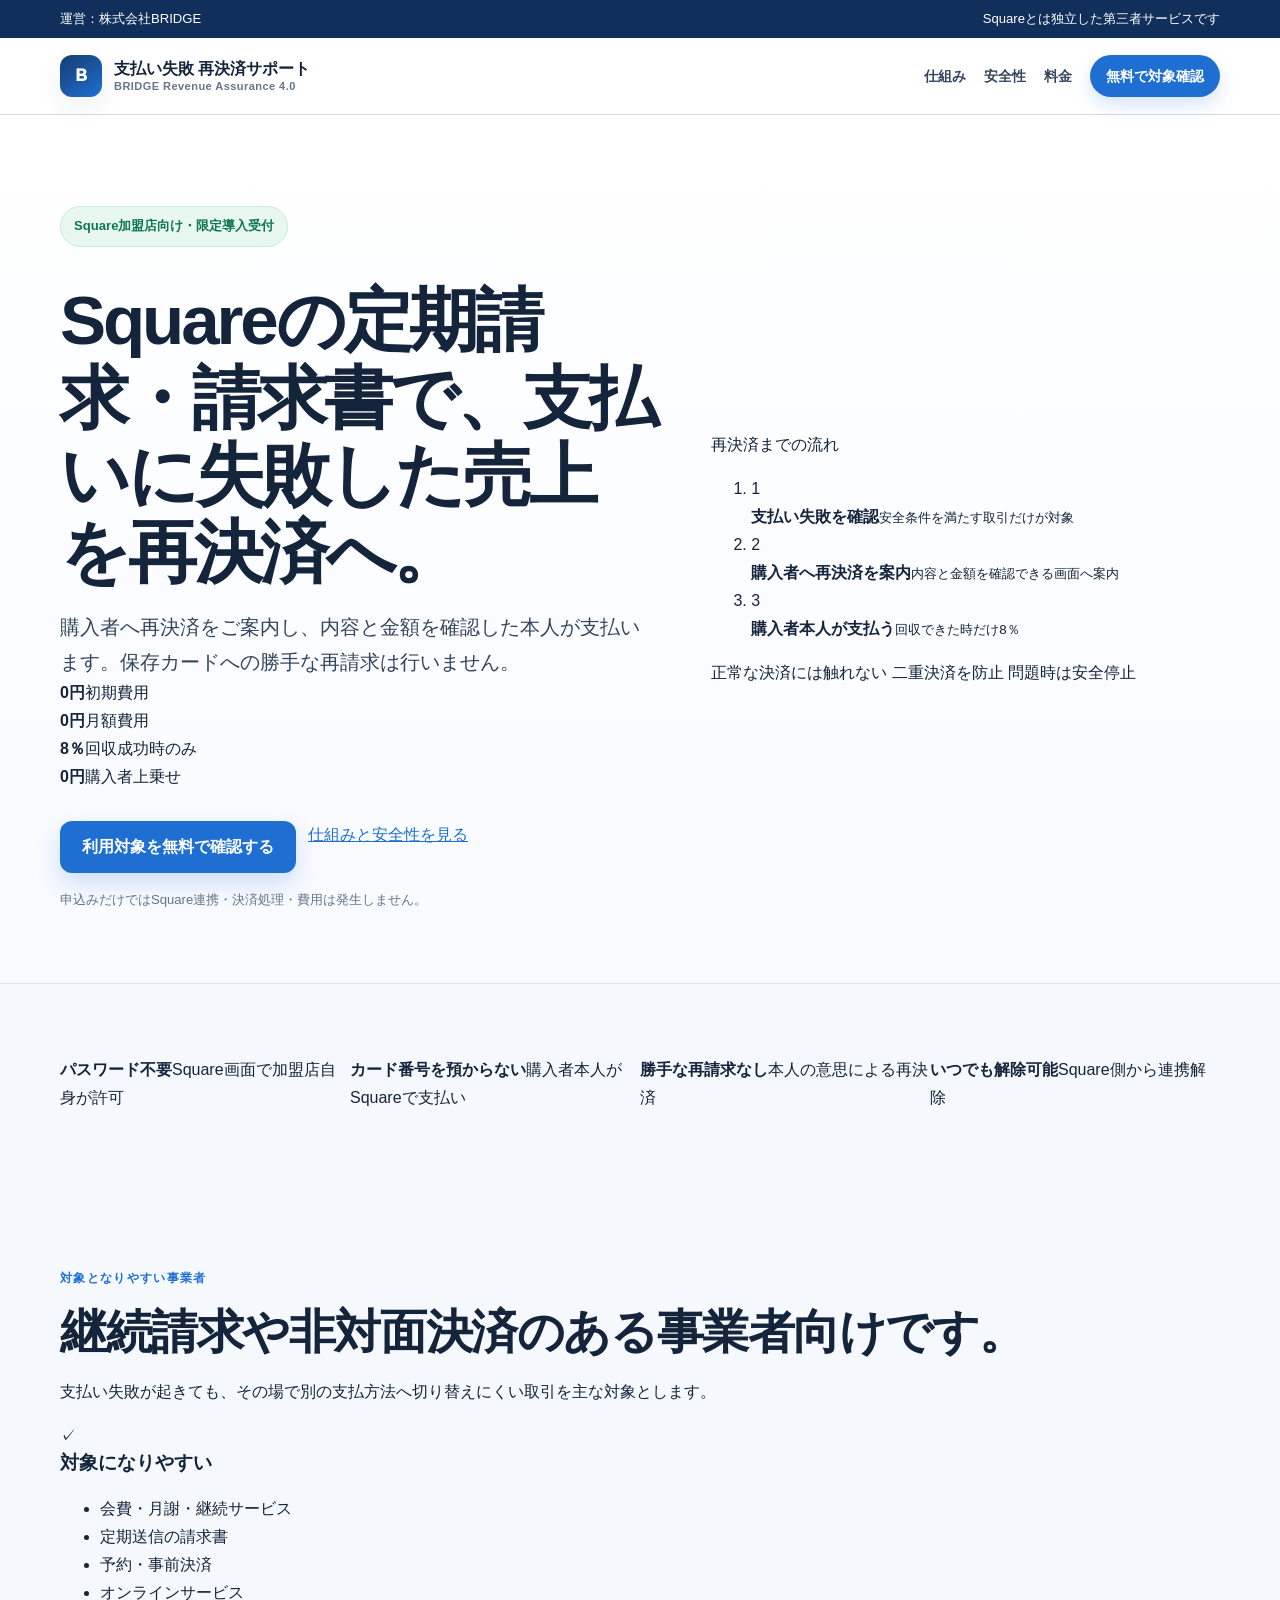
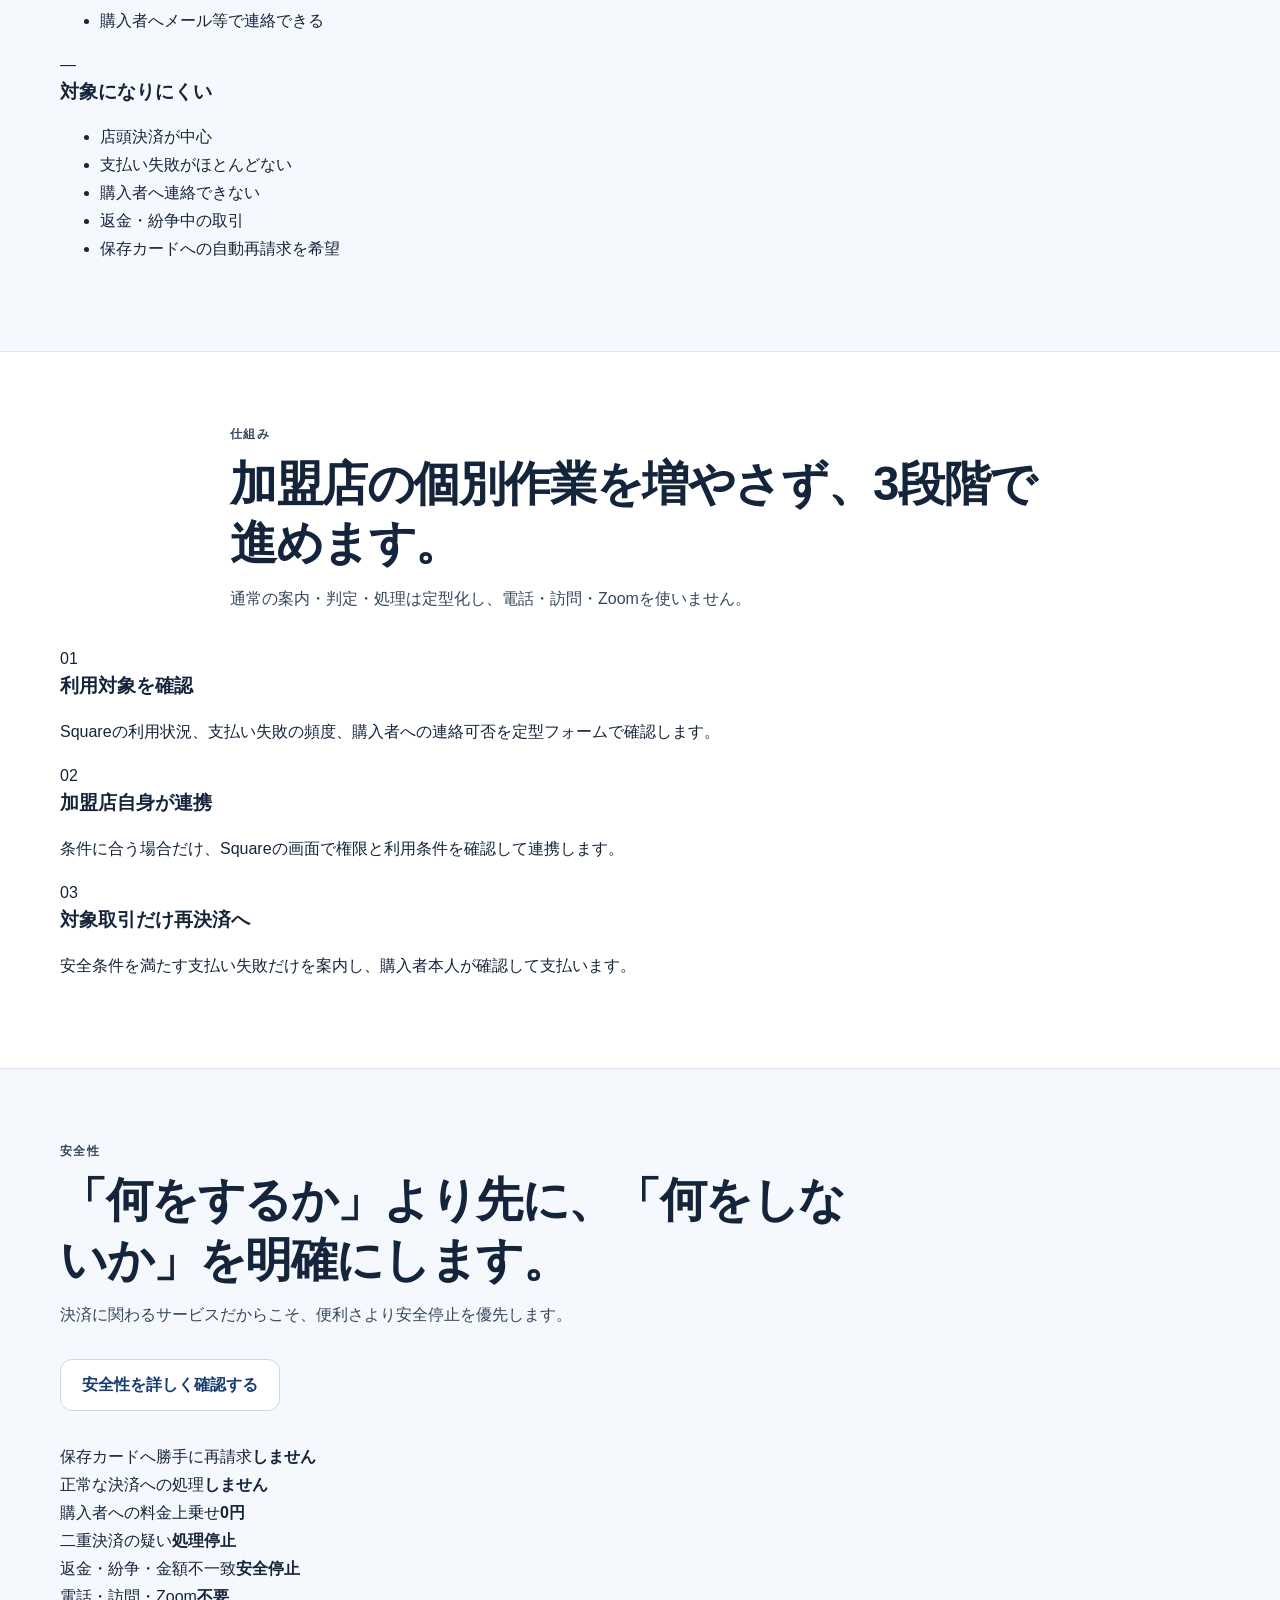
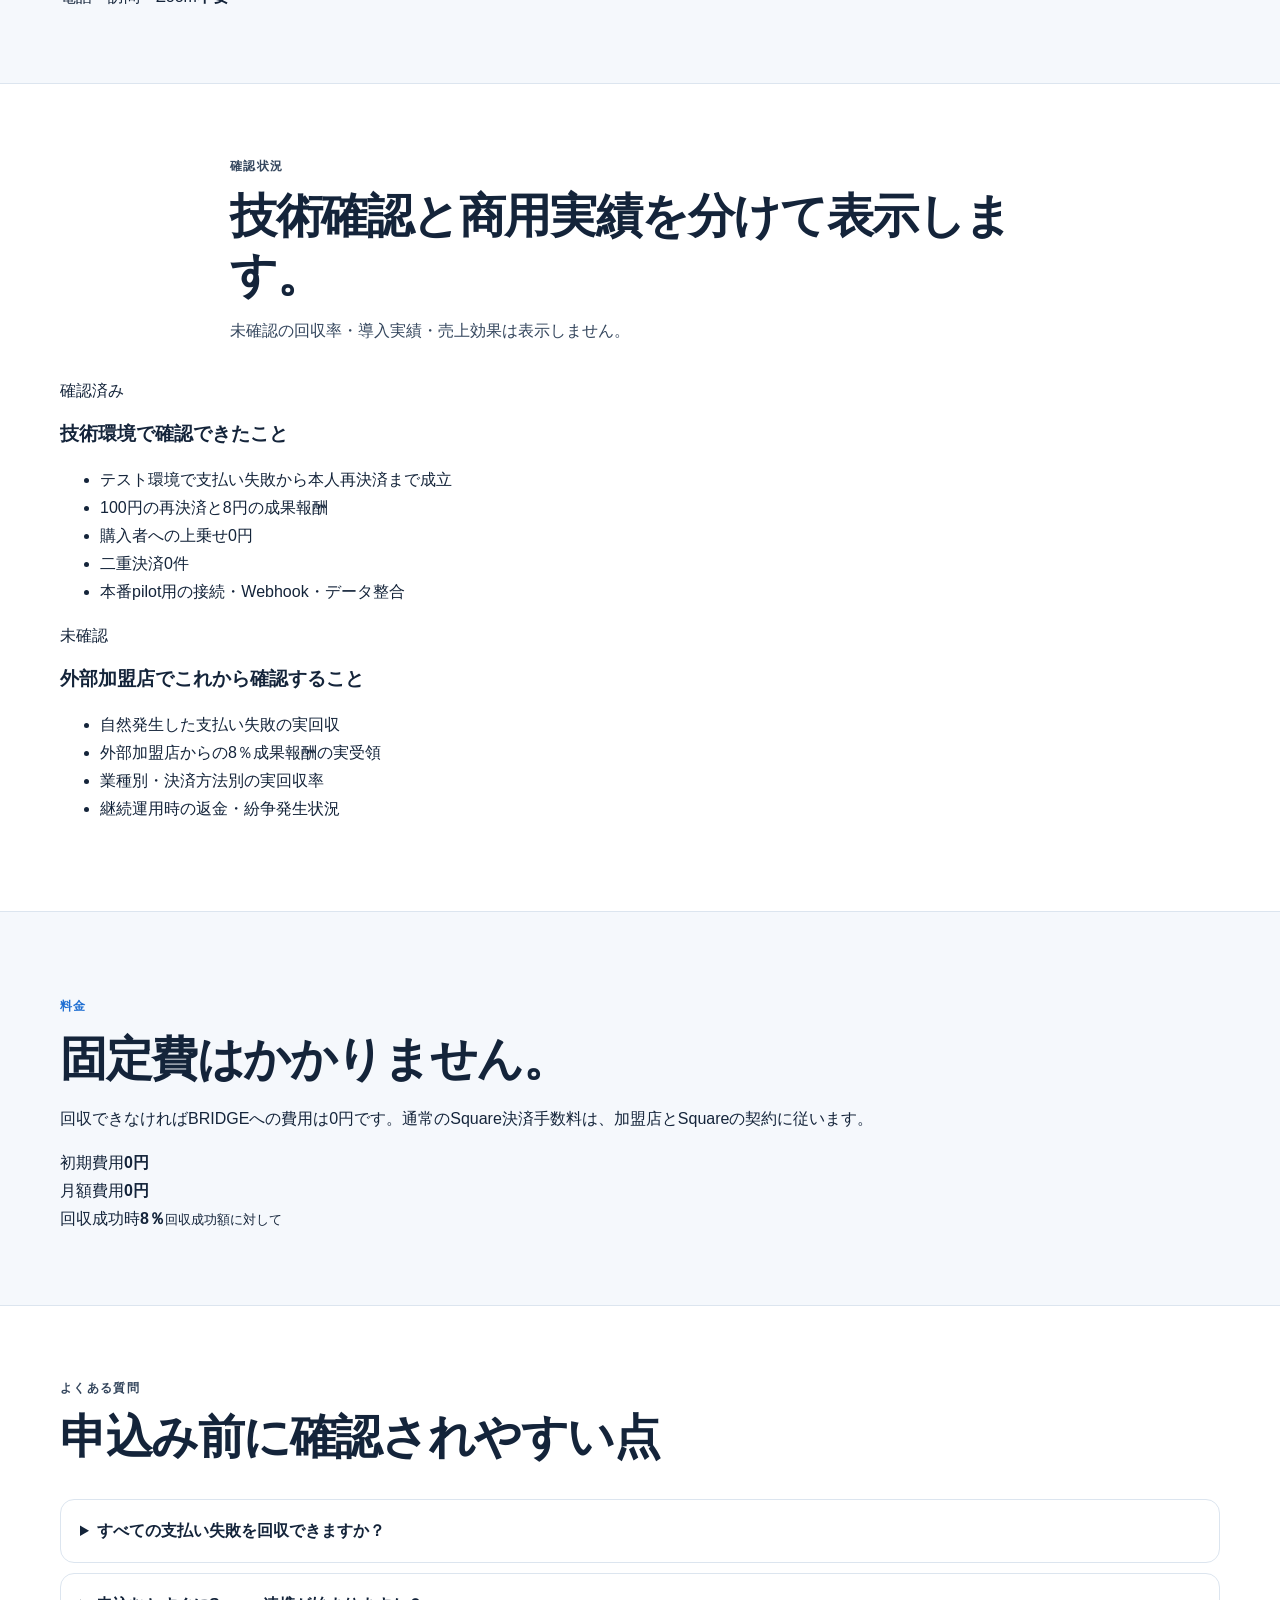
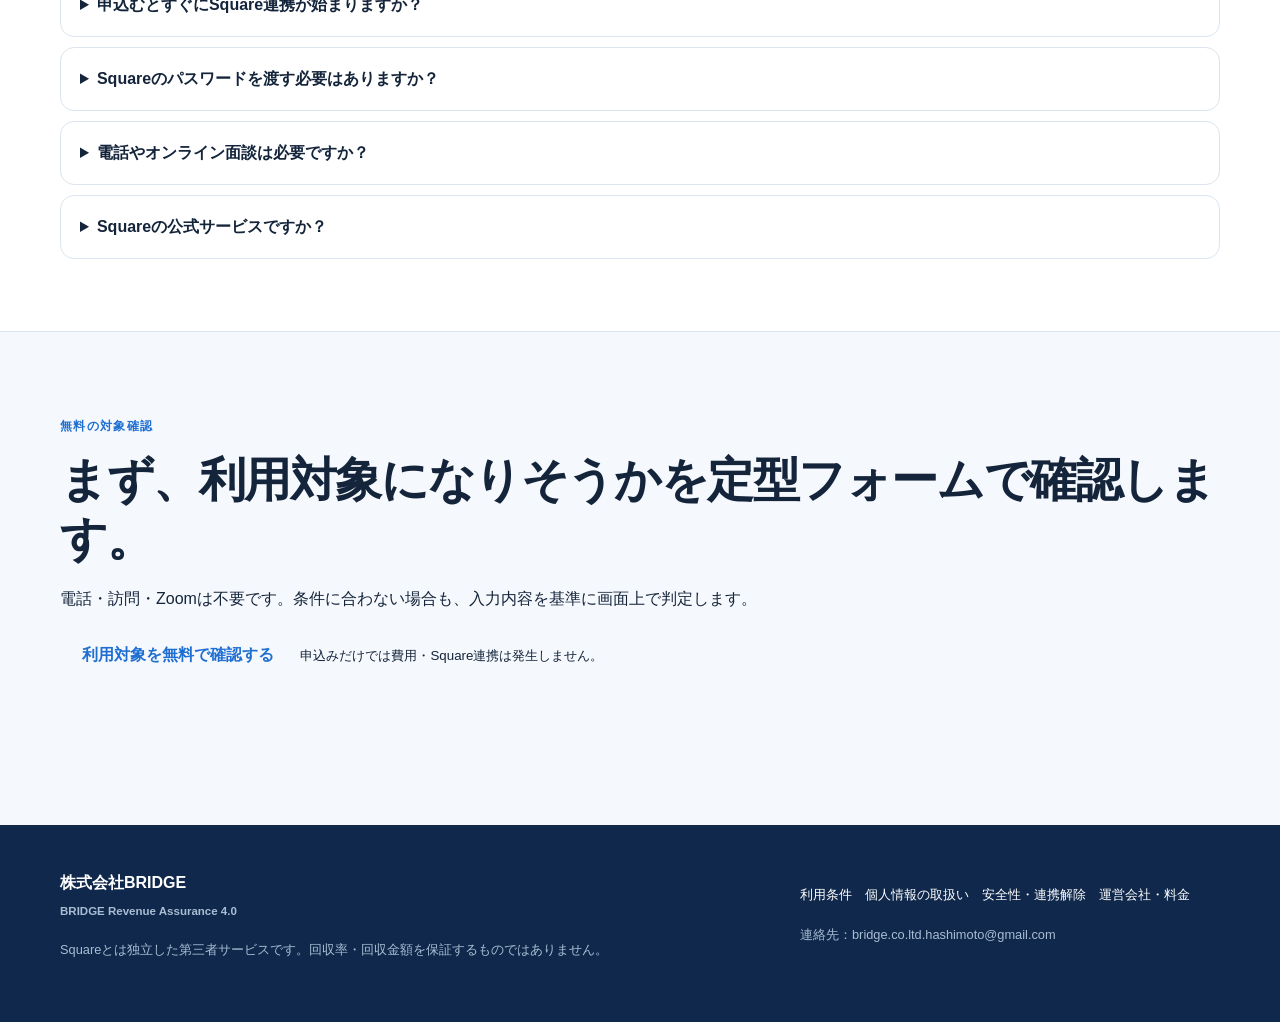
==== index.html @ 00354799 "Redesign revenue-focused landing page" ====
<!doctype html>
<html lang="ja">
<head>
<meta charset="utf-8">
<meta name="viewport" content="width=device-width,initial-scale=1">
<meta name="description" content="Squareの定期請求・請求書などで支払いに失敗した売上を、購入者本人の再決済につなげるサービス。初期費用・月額0円、回収できた時だけ8％。">
<meta name="theme-color" content="#173c70">
<meta property="og:title" content="Squareの支払い失敗を再決済へ｜株式会社BRIDGE">
<meta property="og:description" content="勝手な再請求なし。初期費用・月額0円。回収できた時だけ8％。">
<meta property="og:type" content="website">
<title>Squareの支払い失敗を再決済へ｜株式会社BRIDGE</title>
<link rel="stylesheet" href="style.css">
</head>
<body>
<a class="skip-link" href="#main">本文へ移動</a>

<div class="top-note">
  <div class="wrap top-note-inner">
    <span>運営：株式会社BRIDGE</span>
    <span>Squareとは独立した第三者サービスです</span>
  </div>
</div>

<header class="site-header">
  <div class="wrap nav">
    <a class="brand" href="index.html" aria-label="BRIDGE Revenue Assurance 4.0 トップ">
      <span class="brand-mark" aria-hidden="true">B</span>
      <span class="brand-copy">
        <strong>支払い失敗 再決済サポート</strong>
        <small>BRIDGE Revenue Assurance 4.0</small>
      </span>
    </a>
    <nav class="navlinks" aria-label="メインナビゲーション">
      <a href="#how">仕組み</a>
      <a href="#safety">安全性</a>
      <a href="#price">料金</a>
      <a class="pill" href="apply.html">無料で対象確認</a>
    </nav>
  </div>
</header>

<main id="main">
  <section class="hero">
    <div class="wrap hero-grid">
      <div class="hero-copy">
        <p class="kicker">Square加盟店向け・限定導入受付</p>
        <h1>Squareの定期請求・請求書で、<span>支払いに失敗した売上を再決済へ。</span></h1>
        <p class="lead">購入者へ再決済をご案内し、内容と金額を確認した本人が支払います。保存カードへの勝手な再請求は行いません。</p>

        <div class="price-summary" aria-label="料金概要">
          <div><strong>0円</strong><span>初期費用</span></div>
          <div><strong>0円</strong><span>月額費用</span></div>
          <div class="price-summary-main"><strong>8％</strong><span>回収成功時のみ</span></div>
          <div><strong>0円</strong><span>購入者上乗せ</span></div>
        </div>

        <div class="actions hero-actions">
          <a class="btn btn-primary" href="apply.html">利用対象を無料で確認する</a>
          <a class="text-link" href="#how">仕組みと安全性を見る</a>
        </div>
        <p class="hero-disclaimer">申込みだけではSquare連携・決済処理・費用は発生しません。</p>
      </div>

      <div class="recovery-visual" aria-label="再決済までの3段階">
        <div class="visual-label">再決済までの流れ</div>
        <ol class="recovery-steps">
          <li>
            <span class="step-number">1</span>
            <div><strong>支払い失敗を確認</strong><small>安全条件を満たす取引だけが対象</small></div>
          </li>
          <li>
            <span class="step-number">2</span>
            <div><strong>購入者へ再決済を案内</strong><small>内容と金額を確認できる画面へ案内</small></div>
          </li>
          <li>
            <span class="step-number">3</span>
            <div><strong>購入者本人が支払う</strong><small>回収できた時だけ8％</small></div>
          </li>
        </ol>
        <div class="visual-assurance">
          <span>正常な決済には触れない</span>
          <span>二重決済を防止</span>
          <span>問題時は安全停止</span>
        </div>
      </div>
    </div>
  </section>

  <section class="trust-band" aria-label="サービスの基本方針">
    <div class="wrap trust-grid">
      <div><strong>パスワード不要</strong><span>Square画面で加盟店自身が許可</span></div>
      <div><strong>カード番号を預からない</strong><span>購入者本人がSquareで支払い</span></div>
      <div><strong>勝手な再請求なし</strong><span>本人の意思による再決済</span></div>
      <div><strong>いつでも解除可能</strong><span>Square側から連携解除</span></div>
    </div>
  </section>

  <section id="fit" class="section">
    <div class="wrap split-head">
      <div>
        <p class="eyebrow">対象となりやすい事業者</p>
        <h2>継続請求や非対面決済のある事業者向けです。</h2>
      </div>
      <p>支払い失敗が起きても、その場で別の支払方法へ切り替えにくい取引を主な対象とします。</p>
    </div>
    <div class="wrap audience-grid">
      <article class="audience-card">
        <span class="audience-icon">✓</span>
        <h3>対象になりやすい</h3>
        <ul class="plain-list check-list">
          <li>会費・月謝・継続サービス</li>
          <li>定期送信の請求書</li>
          <li>予約・事前決済</li>
          <li>オンラインサービス</li>
          <li>購入者へメール等で連絡できる</li>
        </ul>
      </article>
      <article class="audience-card audience-card-muted">
        <span class="audience-icon">—</span>
        <h3>対象になりにくい</h3>
        <ul class="plain-list dash-list">
          <li>店頭決済が中心</li>
          <li>支払い失敗がほとんどない</li>
          <li>購入者へ連絡できない</li>
          <li>返金・紛争中の取引</li>
          <li>保存カードへの自動再請求を希望</li>
        </ul>
      </article>
    </div>
  </section>

  <section id="how" class="section section-soft">
    <div class="wrap section-head centered">
      <p class="eyebrow">仕組み</p>
      <h2>加盟店の個別作業を増やさず、3段階で進めます。</h2>
      <p>通常の案内・判定・処理は定型化し、電話・訪問・Zoomを使いません。</p>
    </div>
    <div class="wrap process-grid">
      <article class="process-card">
        <span>01</span>
        <h3>利用対象を確認</h3>
        <p>Squareの利用状況、支払い失敗の頻度、購入者への連絡可否を定型フォームで確認します。</p>
      </article>
      <article class="process-card">
        <span>02</span>
        <h3>加盟店自身が連携</h3>
        <p>条件に合う場合だけ、Squareの画面で権限と利用条件を確認して連携します。</p>
      </article>
      <article class="process-card">
        <span>03</span>
        <h3>対象取引だけ再決済へ</h3>
        <p>安全条件を満たす支払い失敗だけを案内し、購入者本人が確認して支払います。</p>
      </article>
    </div>
  </section>

  <section id="safety" class="section">
    <div class="wrap safety-layout">
      <div class="section-head">
        <p class="eyebrow">安全性</p>
        <h2>「何をするか」より先に、「何をしないか」を明確にします。</h2>
        <p>決済に関わるサービスだからこそ、便利さより安全停止を優先します。</p>
        <div class="actions">
          <a class="btn btn-secondary" href="security.html">安全性を詳しく確認する</a>
        </div>
      </div>
      <div class="safety-table" role="list">
        <div role="listitem"><span>保存カードへ勝手に再請求</span><strong>しません</strong></div>
        <div role="listitem"><span>正常な決済への処理</span><strong>しません</strong></div>
        <div role="listitem"><span>購入者への料金上乗せ</span><strong>0円</strong></div>
        <div role="listitem"><span>二重決済の疑い</span><strong>処理停止</strong></div>
        <div role="listitem"><span>返金・紛争・金額不一致</span><strong>安全停止</strong></div>
        <div role="listitem"><span>電話・訪問・Zoom</span><strong>不要</strong></div>
      </div>
    </div>
  </section>

  <section id="proof" class="section section-soft">
    <div class="wrap section-head centered">
      <p class="eyebrow">確認状況</p>
      <h2>技術確認と商用実績を分けて表示します。</h2>
      <p>未確認の回収率・導入実績・売上効果は表示しません。</p>
    </div>
    <div class="wrap proof-grid">
      <article class="proof-card proof-card-ok">
        <p class="proof-label">確認済み</p>
        <h3>技術環境で確認できたこと</h3>
        <ul class="plain-list check-list">
          <li>テスト環境で支払い失敗から本人再決済まで成立</li>
          <li>100円の再決済と8円の成果報酬</li>
          <li>購入者への上乗せ0円</li>
          <li>二重決済0件</li>
          <li>本番pilot用の接続・Webhook・データ整合</li>
        </ul>
      </article>
      <article class="proof-card">
        <p class="proof-label proof-label-pending">未確認</p>
        <h3>外部加盟店でこれから確認すること</h3>
        <ul class="plain-list dash-list">
          <li>自然発生した支払い失敗の実回収</li>
          <li>外部加盟店からの8％成果報酬の実受領</li>
          <li>業種別・決済方法別の実回収率</li>
          <li>継続運用時の返金・紛争発生状況</li>
        </ul>
      </article>
    </div>
  </section>

  <section id="price" class="section">
    <div class="wrap pricing-panel">
      <div>
        <p class="eyebrow">料金</p>
        <h2>固定費はかかりません。</h2>
        <p>回収できなければBRIDGEへの費用は0円です。通常のSquare決済手数料は、加盟店とSquareの契約に従います。</p>
      </div>
      <div class="pricing-main">
        <div><span>初期費用</span><strong>0円</strong></div>
        <div><span>月額費用</span><strong>0円</strong></div>
        <div class="pricing-success"><span>回収成功時</span><strong>8％</strong><small>回収成功額に対して</small></div>
      </div>
    </div>
  </section>

  <section id="faq" class="section section-soft">
    <div class="wrap faq-layout">
      <div class="section-head">
        <p class="eyebrow">よくある質問</p>
        <h2>申込み前に確認されやすい点</h2>
      </div>
      <div class="faq-list">
        <details><summary>すべての支払い失敗を回収できますか？</summary><p>できません。購入者へ連絡できること、正常決済・返金・紛争等と重複しないことなど、安全条件を満たす取引だけが対象です。</p></details>
        <details><summary>申込むとすぐにSquare連携が始まりますか？</summary><p>始まりません。最初は利用対象の確認だけです。条件に合う場合に限り、Square連携の手順をご案内します。</p></details>
        <details><summary>Squareのパスワードを渡す必要はありますか？</summary><p>ありません。加盟店自身がSquareの画面で権限を確認し、連携を許可します。</p></details>
        <details><summary>電話やオンライン面談は必要ですか？</summary><p>不要です。申込み、確認、同意、連携はオンラインで進めます。通常の個別相談や電話受付は行っていません。</p></details>
        <details><summary>Squareの公式サービスですか？</summary><p>いいえ。株式会社BRIDGEがSquareの仕組みを利用して提供する、Squareとは独立した第三者サービスです。</p></details>
      </div>
    </div>
  </section>

  <section class="section final-section">
    <div class="wrap final-cta">
      <div>
        <p class="eyebrow eyebrow-light">無料の対象確認</p>
        <h2>まず、利用対象になりそうかを定型フォームで確認します。</h2>
        <p>電話・訪問・Zoomは不要です。条件に合わない場合も、入力内容を基準に画面上で判定します。</p>
      </div>
      <div class="final-actions">
        <a class="btn btn-light" href="apply.html">利用対象を無料で確認する</a>
        <small>申込みだけでは費用・Square連携は発生しません。</small>
      </div>
    </div>
  </section>
</main>

<footer class="site-footer">
  <div class="wrap footer-grid">
    <div>
      <div class="footer-title">株式会社BRIDGE<small>BRIDGE Revenue Assurance 4.0</small></div>
      <p class="footer-note">Squareとは独立した第三者サービスです。回収率・回収金額を保証するものではありません。</p>
    </div>
    <div>
      <div class="footerlinks">
        <a href="terms.html">利用条件</a>
        <a href="privacy.html">個人情報の取扱い</a>
        <a href="security.html">安全性・連携解除</a>
        <a href="legal.html">運営会社・料金</a>
      </div>
      <p class="footer-note">連絡先：bridge.co.ltd.hashimoto@gmail.com</p>
    </div>
  </div>
</footer>
</body>
</html>
---- style.css ----
:root{
  --ink:#14243a;
  --ink-2:#34465d;
  --muted:#66758a;
  --navy:#173c70;
  --navy-dark:#102f5a;
  --blue:#1f6fd2;
  --blue-soft:#eaf3ff;
  --green:#15966a;
  --green-soft:#e8f8f1;
  --amber:#b66c00;
  --amber-soft:#fff6e5;
  --red:#b34a45;
  --red-soft:#fff0ef;
  --bg:#f5f8fc;
  --panel:#ffffff;
  --line:#dce5ef;
  --line-strong:#c9d7e6;
  --shadow:0 18px 50px rgba(24,57,93,.10);
  --shadow-sm:0 8px 24px rgba(24,57,93,.08);
  --radius:22px;
  --radius-sm:14px;
  --max:1160px;
}
*{box-sizing:border-box}
html{scroll-behavior:smooth}
body{margin:0;background:var(--bg);color:var(--ink);font-family:-apple-system,BlinkMacSystemFont,"Segoe UI","Hiragino Kaku Gothic ProN","Yu Gothic",Meiryo,sans-serif;line-height:1.75;-webkit-font-smoothing:antialiased}
a{color:var(--blue)}
img,svg{max-width:100%}
button,input,select,textarea{font:inherit}
.wrap{width:min(var(--max),calc(100% - 40px));margin-inline:auto}
.skip-link{position:absolute;left:-9999px;top:8px;background:#fff;padding:10px 14px;border-radius:8px;z-index:100}
.skip-link:focus{left:12px}
.top-note{background:var(--navy-dark);color:#fff;font-size:.82rem}
.top-note .wrap{min-height:38px;display:flex;align-items:center;justify-content:space-between;gap:16px}
.top-note a{color:#fff}
.site-header{position:sticky;top:0;z-index:40;background:rgba(255,255,255,.94);backdrop-filter:blur(14px);border-bottom:1px solid rgba(201,215,230,.9)}
.nav{min-height:76px;display:flex;align-items:center;justify-content:space-between;gap:24px}
.brand{display:flex;align-items:center;gap:12px;text-decoration:none;color:var(--ink);font-weight:900;line-height:1.2}
.brand-mark{width:42px;height:42px;border-radius:12px;background:linear-gradient(145deg,var(--navy),var(--blue));display:grid;place-items:center;color:#fff;font-weight:950;letter-spacing:-.04em;box-shadow:var(--shadow-sm)}
.brand-copy strong{display:block;font-size:1rem}
.brand-copy small{display:block;color:var(--muted);font-size:.69rem;letter-spacing:.04em;margin-top:2px}
.navlinks{display:flex;align-items:center;gap:18px}
.navlinks a{text-decoration:none;color:var(--ink-2);font-weight:800;font-size:.88rem}
.navlinks a:hover{color:var(--blue)}
.pill{display:inline-flex!important;align-items:center;justify-content:center;min-height:42px;padding:0 16px;border-radius:999px;background:var(--blue)!important;color:#fff!important;box-shadow:0 8px 18px rgba(31,111,210,.18)}
.hero{padding:78px 0 58px;background:linear-gradient(180deg,#fff 0%,#f7faff 100%);border-bottom:1px solid var(--line)}
.hero-grid{display:grid;grid-template-columns:minmax(0,1.08fr) minmax(360px,.92fr);gap:54px;align-items:center}
.kicker{display:inline-flex;align-items:center;gap:9px;padding:8px 13px;border-radius:999px;background:var(--green-soft);color:#0e7653;font-size:.82rem;font-weight:900;border:1px solid #c6eadb}
.kicker .dot{width:8px;height:8px;border-radius:50%;background:var(--green);box-shadow:0 0 0 5px rgba(21,150,106,.12)}
h1{font-size:clamp(2.25rem,5.4vw,4.55rem);line-height:1.12;letter-spacing:-.045em;margin:22px 0 18px;color:var(--ink);max-width:820px}
h1 .accent{color:var(--blue)}
.lead{font-size:clamp(1.02rem,1.8vw,1.24rem);color:var(--ink-2);max-width:780px;margin:0}
.hero-points{display:flex;flex-wrap:wrap;gap:10px;margin:25px 0 0;padding:0;list-style:none}
.hero-points li{padding:8px 12px;border:1px solid var(--line);border-radius:999px;background:#fff;color:var(--ink-2);font-weight:800;font-size:.82rem}
.actions{display:flex;flex-wrap:wrap;gap:12px;margin-top:30px}
.btn{display:inline-flex;align-items:center;justify-content:center;gap:8px;min-height:52px;padding:0 21px;border-radius:12px;text-decoration:none;font-weight:900;border:1px solid transparent;cursor:pointer;transition:.18s ease}
.btn:hover{transform:translateY(-1px)}
.btn-primary{background:var(--blue);color:#fff;box-shadow:0 10px 24px rgba(31,111,210,.20)}
.btn-primary:hover{background:#195fb3}
.btn-secondary{background:#fff;color:var(--navy);border-color:var(--line-strong)}
.btn-soft{background:var(--blue-soft);color:var(--navy);border-color:#cfe2fb}
.hero-disclaimer{margin-top:16px;color:var(--muted);font-size:.82rem}
.product-visual{position:relative;background:#fff;border:1px solid var(--line);border-radius:28px;padding:22px;box-shadow:var(--shadow)}
.product-visual::before{content:"";position:absolute;inset:-18px 22px auto auto;width:110px;height:110px;background:var(--blue-soft);border-radius:50%;z-index:-1}
.visual-head{display:flex;justify-content:space-between;align-items:center;gap:16px;padding-bottom:16px;border-bottom:1px solid var(--line)}
.visual-head strong{display:block}
.visual-head span{color:var(--muted);font-size:.8rem}
.status-chip{display:inline-flex;align-items:center;gap:7px;padding:7px 10px;border-radius:999px;background:var(--green-soft);color:#0d7652;font-size:.75rem;font-weight:900;white-space:nowrap}
.status-chip::before{content:"";width:7px;height:7px;background:var(--green);border-radius:50%}
.flow-card{display:grid;gap:12px;margin-top:18px}
.flow-row{display:grid;grid-template-columns:42px 1fr auto;gap:12px;align-items:center;padding:13px;border-radius:14px;background:#f8fbff;border:1px solid #e2ebf5}
.flow-icon{width:42px;height:42px;border-radius:12px;background:#fff;border:1px solid var(--line);display:grid;place-items:center;font-weight:950;color:var(--blue)}
.flow-row strong{display:block;font-size:.9rem}
.flow-row small{display:block;color:var(--muted);font-size:.76rem;margin-top:2px}
.flow-state{font-size:.74rem;font-weight:900;color:var(--green)}
.visual-foot{display:grid;grid-template-columns:repeat(3,1fr);gap:10px;margin-top:16px}
.visual-metric{background:#fff;border:1px solid var(--line);border-radius:13px;padding:12px;text-align:center}
.visual-metric strong{display:block;color:var(--navy);font-size:1.05rem}
.visual-metric span{display:block;color:var(--muted);font-size:.7rem;margin-top:2px}
.trust-strip{background:#fff;border-bottom:1px solid var(--line)}
.trust-grid{display:grid;grid-template-columns:repeat(4,1fr);gap:0}
.trust-item{padding:22px 18px;text-align:center;border-right:1px solid var(--line)}
.trust-item:last-child{border-right:0}
.trust-item strong{display:block;color:var(--navy);font-size:.95rem}
.trust-item span{display:block;color:var(--muted);font-size:.78rem;margin-top:3px}
section{padding:72px 0}
.section-soft{background:#fff;border-top:1px solid var(--line);border-bottom:1px solid var(--line)}
.section-head{max-width:820px;margin-bottom:32px}
.eyebrow{color:var(--blue);font-size:.76rem;font-weight:950;letter-spacing:.11em;text-transform:uppercase}
h2{font-size:clamp(1.75rem,3.7vw,3rem);line-height:1.26;letter-spacing:-.03em;margin:8px 0 12px;color:var(--ink)}
h3{line-height:1.4;margin-top:0}
.section-head p{margin:0;color:var(--ink-2)}
.grid-2,.grid-3,.grid-4{display:grid;gap:20px}
.grid-2{grid-template-columns:repeat(2,minmax(0,1fr))}
.grid-3{grid-template-columns:repeat(3,minmax(0,1fr))}
.grid-4{grid-template-columns:repeat(4,minmax(0,1fr))}
.card{background:#fff;border:1px solid var(--line);border-radius:var(--radius);padding:26px;box-shadow:var(--shadow-sm)}
.card p{color:var(--muted);margin-bottom:0}
.icon-badge{width:46px;height:46px;border-radius:14px;background:var(--blue-soft);color:var(--blue);display:grid;place-items:center;font-weight:950;margin-bottom:17px;border:1px solid #d6e7fb}
.card-green .icon-badge{background:var(--green-soft);color:var(--green);border-color:#ccecdf}
.card-amber .icon-badge{background:var(--amber-soft);color:var(--amber);border-color:#f2dfb9}
.checks,.crosses{list-style:none;padding:0;margin:18px 0 0;display:grid;gap:11px}
.checks li,.crosses li{position:relative;padding-left:29px;color:var(--ink-2)}
.checks li::before,.crosses li::before{position:absolute;left:0;top:.02em;font-weight:950}
.checks li::before{content:"✓";color:var(--green)}
.crosses li::before{content:"—";color:var(--red)}
.steps{counter-reset:step;display:grid;gap:14px}
.step{counter-increment:step;display:grid;grid-template-columns:52px 1fr;gap:16px;align-items:start;padding:20px;border:1px solid var(--line);border-radius:16px;background:#fff}
.step::before{content:counter(step);width:46px;height:46px;border-radius:13px;background:var(--navy);color:#fff;display:grid;place-items:center;font-weight:950}
.step h3{margin:1px 0 4px;font-size:1.05rem}
.step p{margin:0;color:var(--muted)}
.proof-panel{background:linear-gradient(135deg,#f1f7ff,#f9fcff);border:1px solid #cfe0f3;border-radius:var(--radius);padding:28px}
.proof-list{display:grid;gap:12px;margin-top:20px}
.proof-row{display:flex;justify-content:space-between;gap:18px;padding:13px 0;border-bottom:1px solid #d9e6f4}
.proof-row:last-child{border-bottom:0}
.proof-row span{color:var(--muted)}
.proof-row strong{color:var(--navy);text-align:right}
.notice{padding:18px 20px;border-radius:14px;border:1px solid #efd9a9;background:var(--amber-soft);color:#7b500a}
.notice.good{border-color:#c7e8dc;background:var(--green-soft);color:#0b6d4b}
.notice.info{border-color:#cfe2fb;background:var(--blue-soft);color:#1b4d84}
.notice.red{border-color:#efcecb;background:var(--red-soft);color:#8f3f3a}
.pricing-card{display:grid;grid-template-columns:1fr auto;gap:24px;align-items:center;background:#fff;border:1px solid var(--line);border-radius:var(--radius);padding:30px;box-shadow:var(--shadow-sm)}
.price-number{font-size:clamp(3.1rem,6vw,5rem);font-weight:950;color:var(--blue);line-height:1;letter-spacing:-.05em;white-space:nowrap}
.price-number small{font-size:.9rem;color:var(--muted);letter-spacing:0}
details{background:#fff;border:1px solid var(--line);border-radius:14px;padding:0 19px}
details+details{margin-top:10px}
summary{cursor:pointer;padding:17px 0;font-weight:850;color:var(--ink)}
details p{margin:0;padding:0 0 18px;color:var(--muted)}
.cta{background:linear-gradient(135deg,var(--navy-dark),var(--blue));color:#fff;border-radius:28px;padding:46px 34px;box-shadow:var(--shadow);text-align:center}
.cta h2{color:#fff;margin-top:0}
.cta p{color:#dce8f8;max-width:720px;margin:0 auto 24px}
.cta .btn-primary{background:#fff;color:var(--navy);box-shadow:none}
.site-footer{background:#0f284b;color:#d8e4f1;padding:44px 0 48px;margin-top:72px}
.site-footer a{color:#fff}
.footer-grid{display:grid;grid-template-columns:1.25fr .75fr;gap:40px}
.footer-title{font-weight:900;color:#fff}
.footer-title small{display:block;color:#a9bdd3;font-size:.72rem;margin-top:4px}
.footerlinks{display:flex;flex-wrap:wrap;gap:13px;margin-top:14px}
.footerlinks a{text-decoration:none;font-size:.84rem}
.footer-note{color:#a9bdd3;font-size:.8rem;margin-top:18px}
.page{padding:62px 0 20px}
.page-shell{max-width:900px}
.page-hero{margin-bottom:28px}
.page h1{font-size:clamp(2rem,5vw,3.6rem);margin-top:12px}
.prose{background:#fff;border:1px solid var(--line);border-radius:var(--radius);padding:34px;box-shadow:var(--shadow-sm)}
.prose h2{font-size:1.35rem;margin-top:34px}
.prose p,.prose li{color:var(--ink-2)}
.prose table{width:100%;border-collapse:collapse}
.prose th,.prose td{padding:14px 12px;border-bottom:1px solid var(--line);text-align:left;vertical-align:top}
.prose th{width:30%;color:var(--muted);font-weight:800;background:#f8fbff}
.form-shell{display:grid;grid-template-columns:minmax(0,1.2fr) minmax(300px,.8fr);gap:24px;align-items:start}
.form-card{background:#fff;border:1px solid var(--line);border-radius:var(--radius);padding:28px;box-shadow:var(--shadow-sm)}
.form{display:grid;grid-template-columns:repeat(2,minmax(0,1fr));gap:18px}
.form .full{grid-column:1/-1}
label{font-weight:800;color:var(--ink)}
.label-help{display:block;color:var(--muted);font-weight:500;font-size:.76rem;margin-top:2px}
input,select,textarea{width:100%;margin-top:7px;padding:13px 14px;border:1px solid var(--line-strong);border-radius:11px;background:#fff;color:var(--ink);outline:none;transition:.15s ease}
input:focus,select:focus,textarea:focus{border-color:var(--blue);box-shadow:0 0 0 4px rgba(31,111,210,.10)}
textarea{min-height:118px;resize:vertical}
.inline-check{display:flex;align-items:flex-start;gap:10px;font-weight:600;color:var(--ink-2)}
.inline-check input{width:auto;margin-top:6px}
.form-actions{display:flex;flex-wrap:wrap;gap:10px;align-items:center}
.status{min-height:26px;color:var(--green);font-weight:850}
.preview{display:none;margin-top:24px;padding:22px;border:1px solid #cfe0f3;background:#f7fbff;border-radius:16px}
.preview.is-visible{display:block}
.preview pre{white-space:pre-wrap;word-break:break-word;background:#fff;border:1px solid var(--line);border-radius:12px;padding:16px;max-height:340px;overflow:auto;color:var(--ink-2)}
.side-sticky{position:sticky;top:108px}
.mini-steps{display:grid;gap:12px;margin-top:18px}
.mini-step{display:grid;grid-template-columns:34px 1fr;gap:10px;align-items:start}
.mini-step span{width:30px;height:30px;border-radius:50%;background:var(--blue-soft);color:var(--blue);display:grid;place-items:center;font-weight:950}
.mini-step strong{display:block;font-size:.9rem}
.mini-step small{display:block;color:var(--muted);margin-top:2px}
.help{font-size:.8rem;color:var(--muted)}
.mobile-menu{display:none}
@media(max-width:960px){
  .hero-grid{grid-template-columns:1fr;gap:36px}
  .product-visual{max-width:680px}
  .trust-grid{grid-template-columns:repeat(2,1fr)}
  .trust-item:nth-child(2){border-right:0}
  .trust-item:nth-child(-n+2){border-bottom:1px solid var(--line)}
  .grid-4{grid-template-columns:repeat(2,1fr)}
  .form-shell{grid-template-columns:1fr}
  .side-sticky{position:static}
}
@media(max-width:760px){
  .wrap{width:min(100% - 28px,var(--max))}
  .top-note .wrap{min-height:44px;align-items:flex-start;justify-content:center;flex-direction:column;gap:1px;padding:7px 0}
  .nav{min-height:68px}
  .brand-mark{width:38px;height:38px}
  .brand-copy strong{font-size:.9rem}
  .brand-copy small{font-size:.62rem}
  .navlinks a:not(.pill){display:none}
  .pill{min-height:38px;padding:0 12px;font-size:.78rem!important}
  .hero{padding:54px 0 42px}
  h1{font-size:clamp(2.15rem,12vw,3.55rem)}
  .hero-grid{gap:30px}
  .visual-foot{grid-template-columns:1fr}
  .grid-2,.grid-3,.grid-4{grid-template-columns:1fr}
  .trust-grid{grid-template-columns:1fr}
  .trust-item{border-right:0;border-bottom:1px solid var(--line)}
  .trust-item:last-child{border-bottom:0}
  section{padding:56px 0}
  .pricing-card{grid-template-columns:1fr}
  .price-number{font-size:3.4rem}
  .footer-grid{grid-template-columns:1fr}
  .prose{padding:24px 20px}
  .prose th,.prose td{display:block;width:100%}
  .prose th{border-bottom:0;padding-bottom:4px}
  .prose td{padding-top:4px}
  .form{grid-template-columns:1fr}
  .form .full{grid-column:auto}
  .form-card{padding:22px 18px}
  .cta{padding:36px 20px}
}
@media(prefers-reduced-motion:reduce){*{scroll-behavior:auto!important;transition:none!important}}
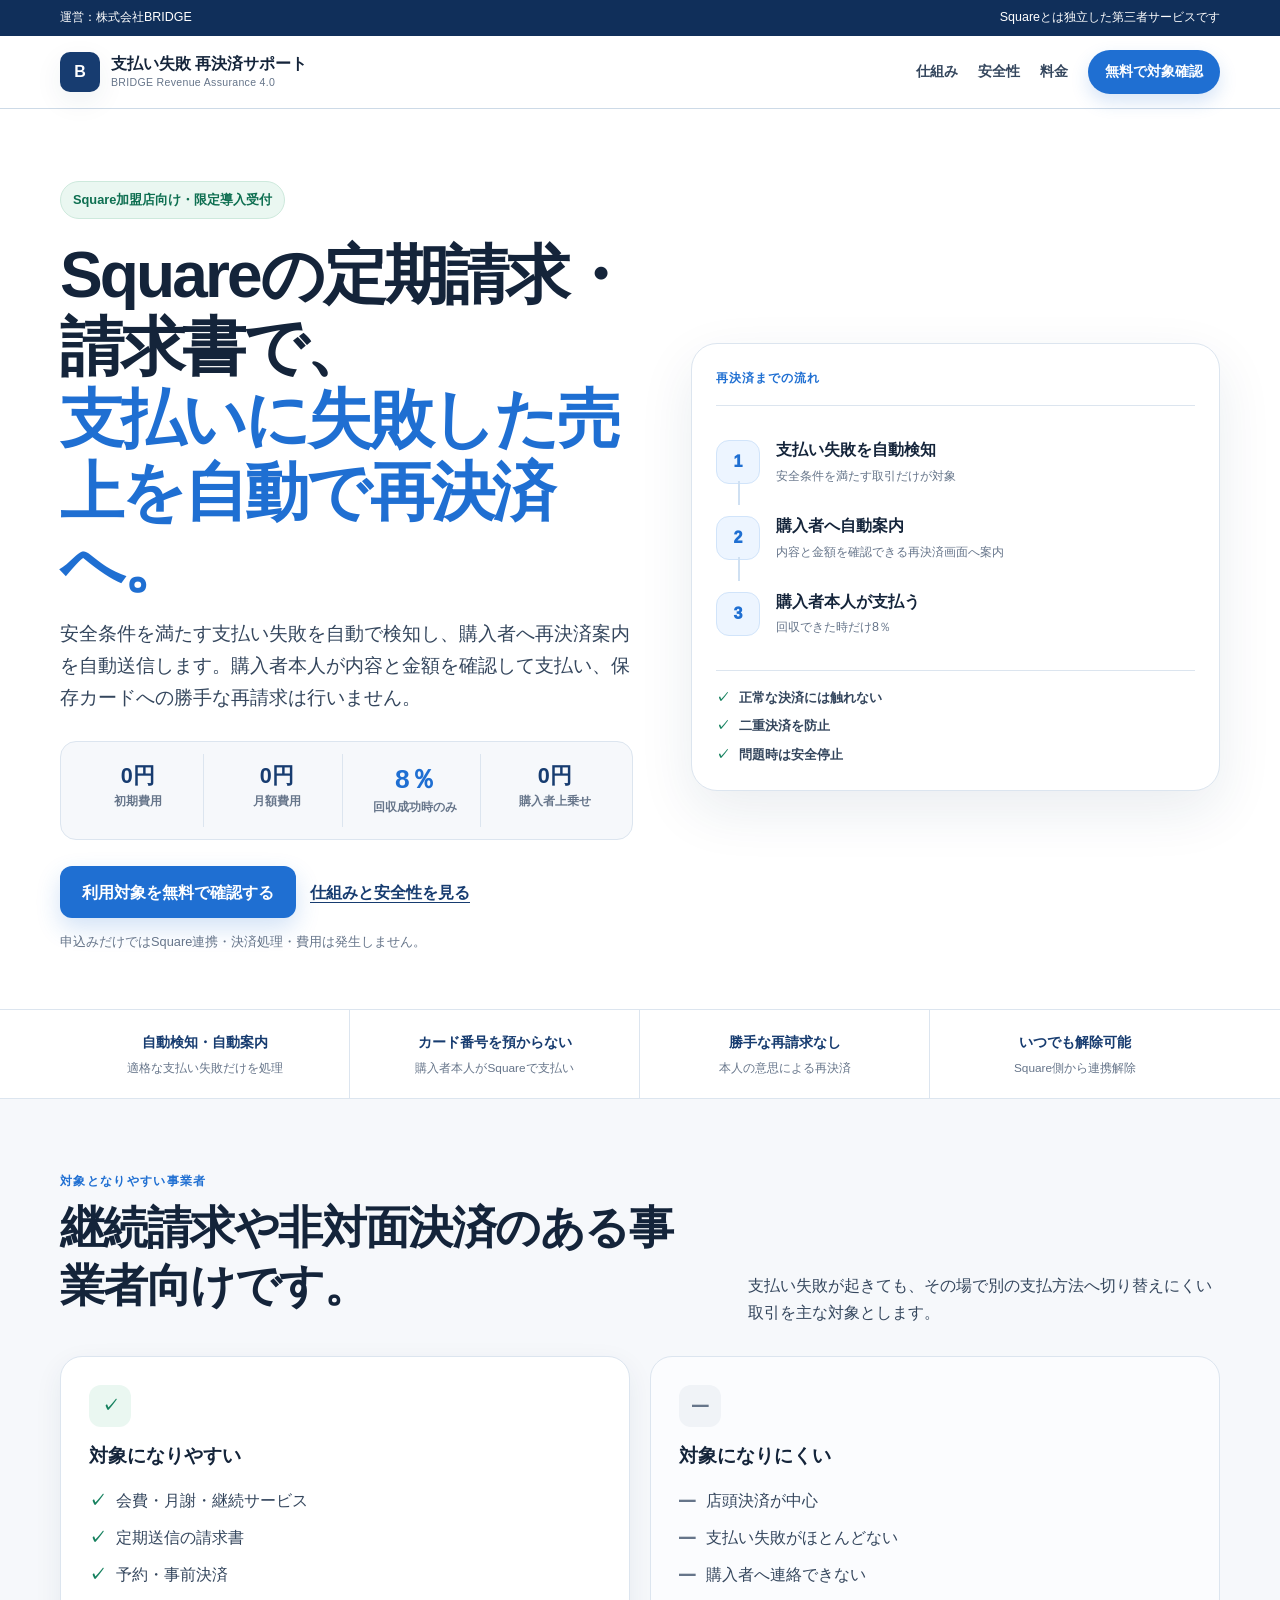
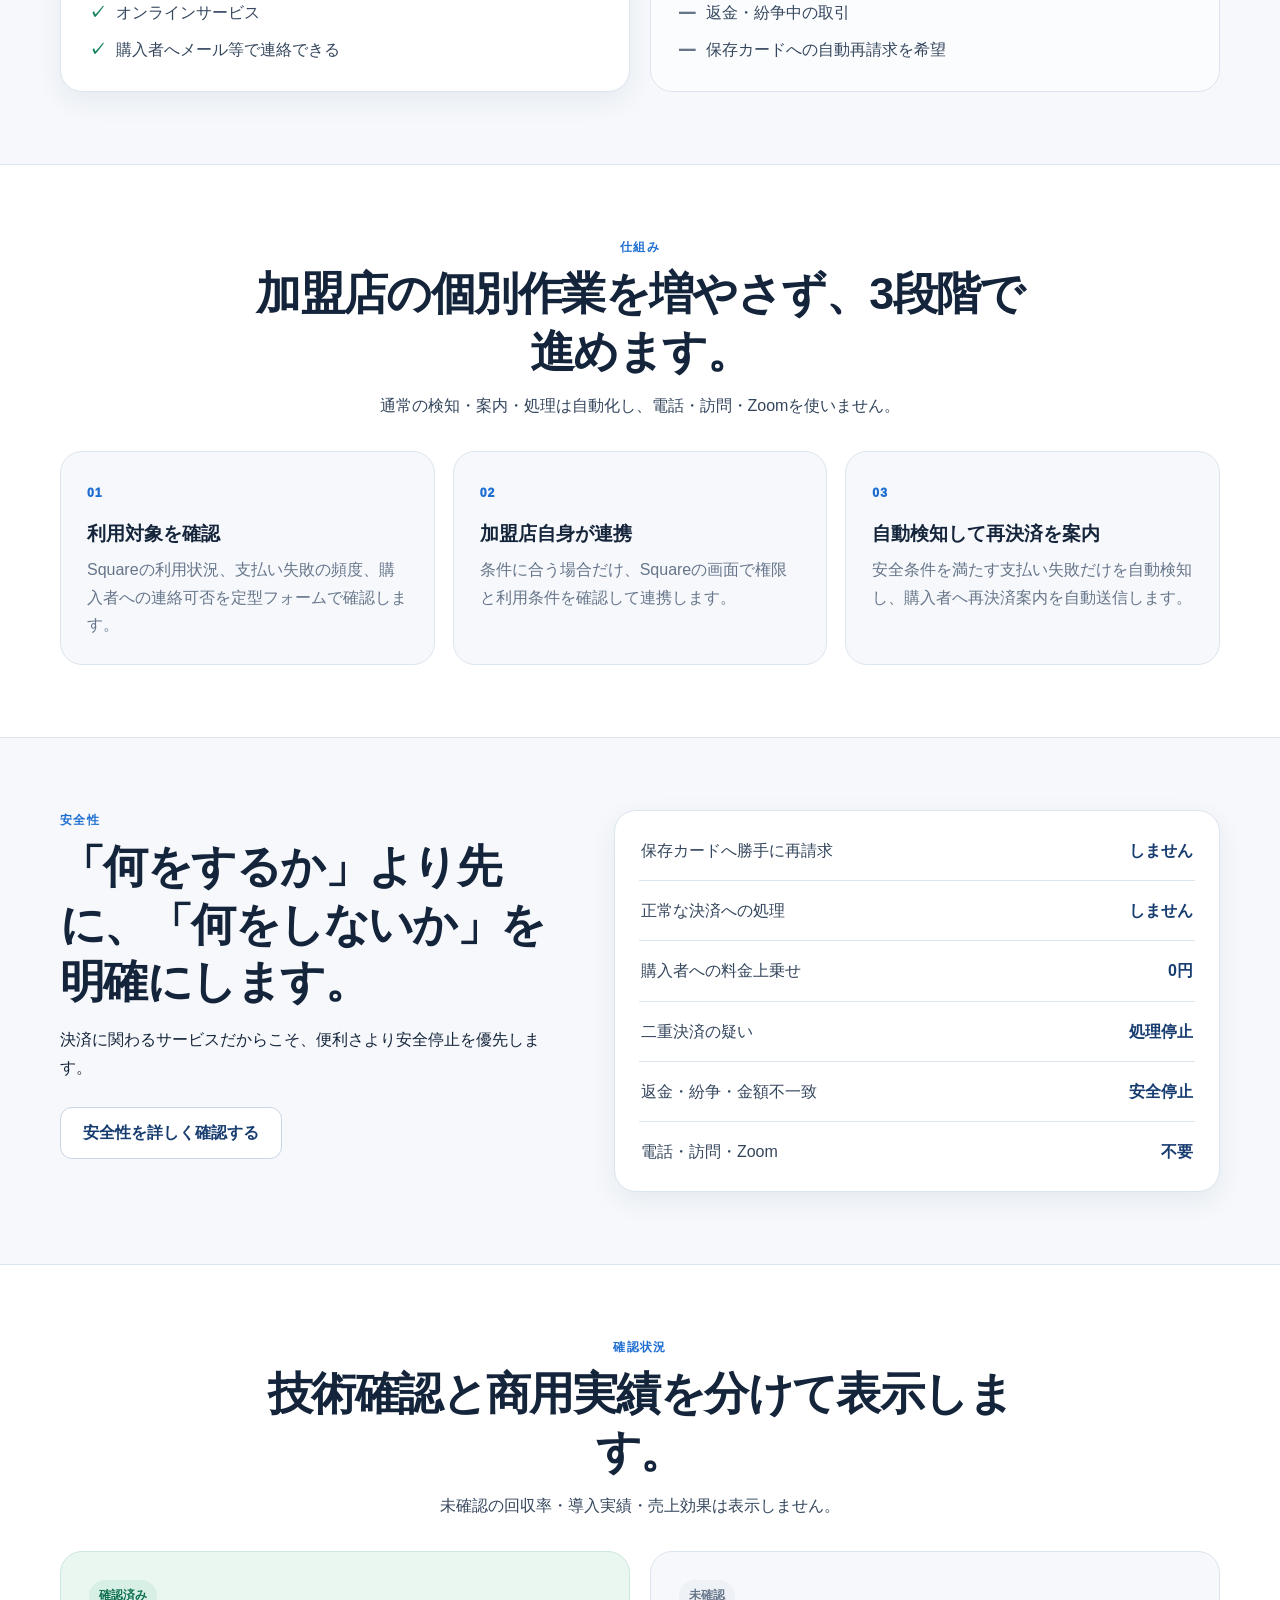
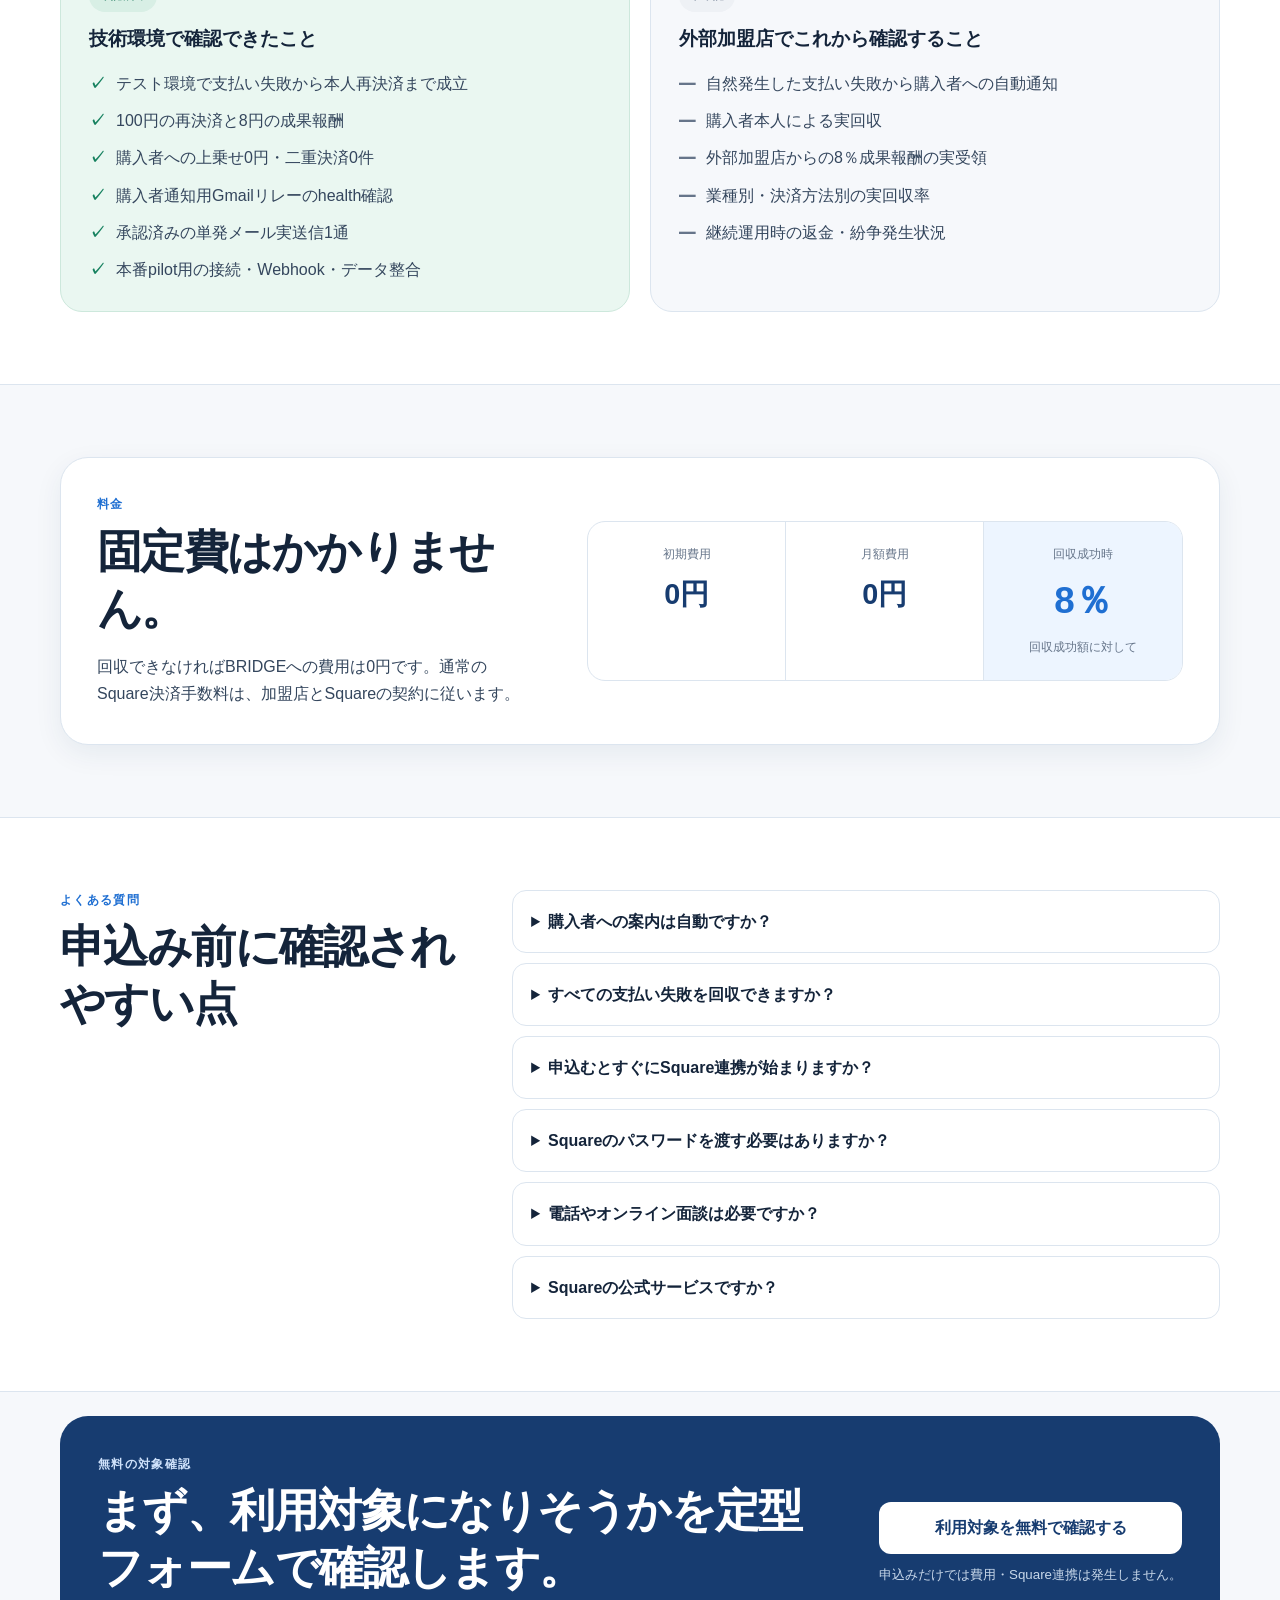
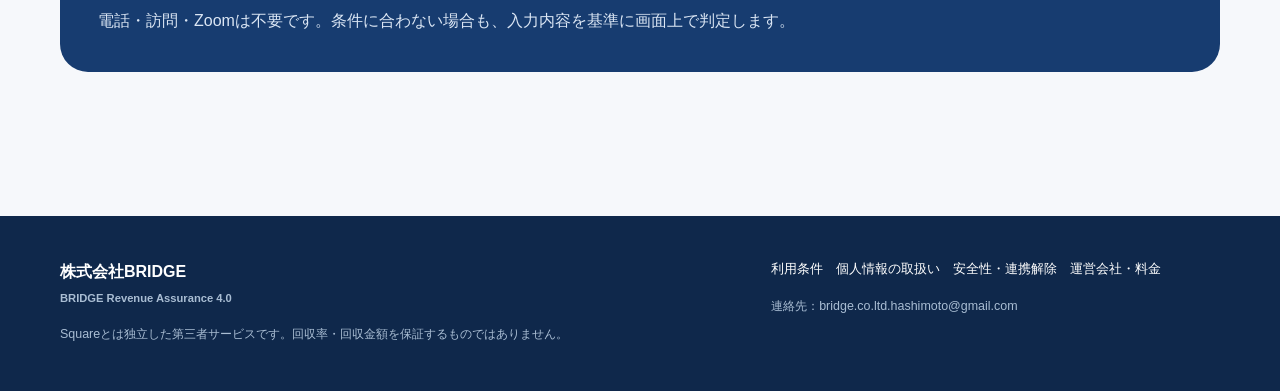
==== commit 4dc5124e: "Clarify automatic failed-payment detection and buyer notification" ====
--- a/index.html
+++ b/index.html
@@ -3,12 +3,12 @@
 <head>
 <meta charset="utf-8">
 <meta name="viewport" content="width=device-width,initial-scale=1">
-<meta name="description" content="Squareの定期請求・請求書などで支払いに失敗した売上を、購入者本人の再決済につなげるサービス。初期費用・月額0円、回収できた時だけ8％。">
+<meta name="description" content="Squareの定期請求・請求書などで発生した適格な支払い失敗を自動検知し、購入者へ再決済案内を自動送信するサービス。初期費用・月額0円、回収できた時だけ8％。">
 <meta name="theme-color" content="#173c70">
-<meta property="og:title" content="Squareの支払い失敗を再決済へ｜株式会社BRIDGE">
-<meta property="og:description" content="勝手な再請求なし。初期費用・月額0円。回収できた時だけ8％。">
+<meta property="og:title" content="Squareの支払い失敗を自動で再決済へ｜株式会社BRIDGE">
+<meta property="og:description" content="適格な支払い失敗を自動検知・自動案内。勝手な再請求なし。初期費用・月額0円、回収できた時だけ8％。">
 <meta property="og:type" content="website">
-<title>Squareの支払い失敗を再決済へ｜株式会社BRIDGE</title>
+<title>Squareの支払い失敗を自動で再決済へ｜株式会社BRIDGE</title>
 <link rel="stylesheet" href="style.css">
 </head>
 <body>
@@ -44,8 +44,8 @@
     <div class="wrap hero-grid">
       <div class="hero-copy">
         <p class="kicker">Square加盟店向け・限定導入受付</p>
-        <h1>Squareの定期請求・請求書で、<span>支払いに失敗した売上を再決済へ。</span></h1>
-        <p class="lead">購入者へ再決済をご案内し、内容と金額を確認した本人が支払います。保存カードへの勝手な再請求は行いません。</p>
+        <h1>Squareの定期請求・請求書で、<span>支払いに失敗した売上を自動で再決済へ。</span></h1>
+        <p class="lead">安全条件を満たす支払い失敗を自動で検知し、購入者へ再決済案内を自動送信します。購入者本人が内容と金額を確認して支払い、保存カードへの勝手な再請求は行いません。</p>
 
         <div class="price-summary" aria-label="料金概要">
           <div><strong>0円</strong><span>初期費用</span></div>
@@ -66,11 +66,11 @@
         <ol class="recovery-steps">
           <li>
             <span class="step-number">1</span>
-            <div><strong>支払い失敗を確認</strong><small>安全条件を満たす取引だけが対象</small></div>
+            <div><strong>支払い失敗を自動検知</strong><small>安全条件を満たす取引だけが対象</small></div>
           </li>
           <li>
             <span class="step-number">2</span>
-            <div><strong>購入者へ再決済を案内</strong><small>内容と金額を確認できる画面へ案内</small></div>
+            <div><strong>購入者へ自動案内</strong><small>内容と金額を確認できる再決済画面へ案内</small></div>
           </li>
           <li>
             <span class="step-number">3</span>
@@ -88,7 +88,7 @@
 
   <section class="trust-band" aria-label="サービスの基本方針">
     <div class="wrap trust-grid">
-      <div><strong>パスワード不要</strong><span>Square画面で加盟店自身が許可</span></div>
+      <div><strong>自動検知・自動案内</strong><span>適格な支払い失敗だけを処理</span></div>
       <div><strong>カード番号を預からない</strong><span>購入者本人がSquareで支払い</span></div>
       <div><strong>勝手な再請求なし</strong><span>本人の意思による再決済</span></div>
       <div><strong>いつでも解除可能</strong><span>Square側から連携解除</span></div>
@@ -133,7 +133,7 @@
     <div class="wrap section-head centered">
       <p class="eyebrow">仕組み</p>
       <h2>加盟店の個別作業を増やさず、3段階で進めます。</h2>
-      <p>通常の案内・判定・処理は定型化し、電話・訪問・Zoomを使いません。</p>
+      <p>通常の検知・案内・処理は自動化し、電話・訪問・Zoomを使いません。</p>
     </div>
     <div class="wrap process-grid">
       <article class="process-card">
@@ -148,8 +148,8 @@
       </article>
       <article class="process-card">
         <span>03</span>
-        <h3>対象取引だけ再決済へ</h3>
-        <p>安全条件を満たす支払い失敗だけを案内し、購入者本人が確認して支払います。</p>
+        <h3>自動検知して再決済を案内</h3>
+        <p>安全条件を満たす支払い失敗だけを自動検知し、購入者へ再決済案内を自動送信します。</p>
       </article>
     </div>
   </section>
@@ -188,8 +188,9 @@
         <ul class="plain-list check-list">
           <li>テスト環境で支払い失敗から本人再決済まで成立</li>
           <li>100円の再決済と8円の成果報酬</li>
-          <li>購入者への上乗せ0円</li>
-          <li>二重決済0件</li>
+          <li>購入者への上乗せ0円・二重決済0件</li>
+          <li>購入者通知用Gmailリレーのhealth確認</li>
+          <li>承認済みの単発メール実送信1通</li>
           <li>本番pilot用の接続・Webhook・データ整合</li>
         </ul>
       </article>
@@ -197,7 +198,8 @@
         <p class="proof-label proof-label-pending">未確認</p>
         <h3>外部加盟店でこれから確認すること</h3>
         <ul class="plain-list dash-list">
-          <li>自然発生した支払い失敗の実回収</li>
+          <li>自然発生した支払い失敗から購入者への自動通知</li>
+          <li>購入者本人による実回収</li>
           <li>外部加盟店からの8％成果報酬の実受領</li>
           <li>業種別・決済方法別の実回収率</li>
           <li>継続運用時の返金・紛争発生状況</li>
@@ -228,6 +230,7 @@
         <h2>申込み前に確認されやすい点</h2>
       </div>
       <div class="faq-list">
+        <details><summary>購入者への案内は自動ですか？</summary><p>はい。安全条件を満たす支払い失敗を自動検知し、購入者へ再決済案内を自動送信する設計です。外部加盟店の自然発生取引での自動通知と実回収は、限定導入でこれから確認します。</p></details>
         <details><summary>すべての支払い失敗を回収できますか？</summary><p>できません。購入者へ連絡できること、正常決済・返金・紛争等と重複しないことなど、安全条件を満たす取引だけが対象です。</p></details>
         <details><summary>申込むとすぐにSquare連携が始まりますか？</summary><p>始まりません。最初は利用対象の確認だけです。条件に合う場合に限り、Square連携の手順をご案内します。</p></details>
         <details><summary>Squareのパスワードを渡す必要はありますか？</summary><p>ありません。加盟店自身がSquareの画面で権限を確認し、連携を許可します。</p></details>
@@ -270,4 +273,4 @@
   </div>
 </footer>
 </body>
-</html>
+</html>
--- a/style.css
+++ b/style.css
@@ -5,212 +5,278 @@
   --navy:#173c70;
   --navy-dark:#102f5a;
   --blue:#1f6fd2;
-  --blue-soft:#eaf3ff;
-  --green:#15966a;
-  --green-soft:#e8f8f1;
-  --amber:#b66c00;
-  --amber-soft:#fff6e5;
-  --red:#b34a45;
-  --red-soft:#fff0ef;
-  --bg:#f5f8fc;
-  --panel:#ffffff;
+  --blue-dark:#195fb3;
+  --blue-soft:#edf5ff;
+  --green:#16815f;
+  --green-soft:#eaf7f1;
+  --amber:#9b6514;
+  --amber-soft:#fff8e9;
+  --bg:#f6f8fb;
+  --panel:#fff;
   --line:#dce5ef;
-  --line-strong:#c9d7e6;
-  --shadow:0 18px 50px rgba(24,57,93,.10);
-  --shadow-sm:0 8px 24px rgba(24,57,93,.08);
+  --line-strong:#c8d6e5;
+  --shadow:0 20px 55px rgba(21,54,91,.09);
+  --shadow-sm:0 9px 28px rgba(21,54,91,.07);
   --radius:22px;
   --radius-sm:14px;
   --max:1160px;
 }
 *{box-sizing:border-box}
 html{scroll-behavior:smooth}
-body{margin:0;background:var(--bg);color:var(--ink);font-family:-apple-system,BlinkMacSystemFont,"Segoe UI","Hiragino Kaku Gothic ProN","Yu Gothic",Meiryo,sans-serif;line-height:1.75;-webkit-font-smoothing:antialiased}
+body{margin:0;background:var(--bg);color:var(--ink);font-family:-apple-system,BlinkMacSystemFont,"Segoe UI","Hiragino Kaku Gothic ProN","Yu Gothic",Meiryo,sans-serif;line-height:1.7;-webkit-font-smoothing:antialiased}
 a{color:var(--blue)}
-img,svg{max-width:100%}
 button,input,select,textarea{font:inherit}
+button{border:0}
 .wrap{width:min(var(--max),calc(100% - 40px));margin-inline:auto}
 .skip-link{position:absolute;left:-9999px;top:8px;background:#fff;padding:10px 14px;border-radius:8px;z-index:100}
 .skip-link:focus{left:12px}
-.top-note{background:var(--navy-dark);color:#fff;font-size:.82rem}
-.top-note .wrap{min-height:38px;display:flex;align-items:center;justify-content:space-between;gap:16px}
-.top-note a{color:#fff}
-.site-header{position:sticky;top:0;z-index:40;background:rgba(255,255,255,.94);backdrop-filter:blur(14px);border-bottom:1px solid rgba(201,215,230,.9)}
-.nav{min-height:76px;display:flex;align-items:center;justify-content:space-between;gap:24px}
-.brand{display:flex;align-items:center;gap:12px;text-decoration:none;color:var(--ink);font-weight:900;line-height:1.2}
-.brand-mark{width:42px;height:42px;border-radius:12px;background:linear-gradient(145deg,var(--navy),var(--blue));display:grid;place-items:center;color:#fff;font-weight:950;letter-spacing:-.04em;box-shadow:var(--shadow-sm)}
-.brand-copy strong{display:block;font-size:1rem}
-.brand-copy small{display:block;color:var(--muted);font-size:.69rem;letter-spacing:.04em;margin-top:2px}
-.navlinks{display:flex;align-items:center;gap:18px}
-.navlinks a{text-decoration:none;color:var(--ink-2);font-weight:800;font-size:.88rem}
+.top-note{background:var(--navy-dark);color:#fff;font-size:.78rem}
+.top-note-inner{min-height:36px;display:flex;align-items:center;justify-content:space-between;gap:18px}
+.site-header{position:sticky;top:0;z-index:40;background:rgba(255,255,255,.96);backdrop-filter:blur(12px);border-bottom:1px solid rgba(200,214,229,.9)}
+.nav{min-height:72px;display:flex;align-items:center;justify-content:space-between;gap:22px}
+.brand{display:flex;align-items:center;gap:11px;color:var(--ink);text-decoration:none;line-height:1.2}
+.brand-mark{width:40px;height:40px;border-radius:10px;background:var(--navy);display:grid;place-items:center;color:#fff;font-weight:900;box-shadow:var(--shadow-sm)}
+.brand-copy strong{display:block;font-size:.98rem;font-weight:900}
+.brand-copy small{display:block;margin-top:2px;color:var(--muted);font-size:.66rem;letter-spacing:.03em}
+.navlinks{display:flex;align-items:center;gap:20px}
+.navlinks a{color:var(--ink-2);text-decoration:none;font-weight:800;font-size:.86rem}
 .navlinks a:hover{color:var(--blue)}
-.pill{display:inline-flex!important;align-items:center;justify-content:center;min-height:42px;padding:0 16px;border-radius:999px;background:var(--blue)!important;color:#fff!important;box-shadow:0 8px 18px rgba(31,111,210,.18)}
-.hero{padding:78px 0 58px;background:linear-gradient(180deg,#fff 0%,#f7faff 100%);border-bottom:1px solid var(--line)}
-.hero-grid{display:grid;grid-template-columns:minmax(0,1.08fr) minmax(360px,.92fr);gap:54px;align-items:center}
-.kicker{display:inline-flex;align-items:center;gap:9px;padding:8px 13px;border-radius:999px;background:var(--green-soft);color:#0e7653;font-size:.82rem;font-weight:900;border:1px solid #c6eadb}
-.kicker .dot{width:8px;height:8px;border-radius:50%;background:var(--green);box-shadow:0 0 0 5px rgba(21,150,106,.12)}
-h1{font-size:clamp(2.25rem,5.4vw,4.55rem);line-height:1.12;letter-spacing:-.045em;margin:22px 0 18px;color:var(--ink);max-width:820px}
-h1 .accent{color:var(--blue)}
-.lead{font-size:clamp(1.02rem,1.8vw,1.24rem);color:var(--ink-2);max-width:780px;margin:0}
-.hero-points{display:flex;flex-wrap:wrap;gap:10px;margin:25px 0 0;padding:0;list-style:none}
-.hero-points li{padding:8px 12px;border:1px solid var(--line);border-radius:999px;background:#fff;color:var(--ink-2);font-weight:800;font-size:.82rem}
-.actions{display:flex;flex-wrap:wrap;gap:12px;margin-top:30px}
-.btn{display:inline-flex;align-items:center;justify-content:center;gap:8px;min-height:52px;padding:0 21px;border-radius:12px;text-decoration:none;font-weight:900;border:1px solid transparent;cursor:pointer;transition:.18s ease}
+.pill{display:inline-flex!important;min-height:44px;padding:0 17px;align-items:center;justify-content:center;border-radius:999px;background:var(--blue);color:#fff!important;box-shadow:0 8px 18px rgba(31,111,210,.18)}
+.pill-secondary{background:#fff;color:var(--navy)!important;border:1px solid var(--line-strong);box-shadow:none}
+.hero{padding:72px 0 56px;background:#fff;border-bottom:1px solid var(--line)}
+.hero-grid{display:grid;grid-template-columns:minmax(0,1.04fr) minmax(360px,.96fr);gap:58px;align-items:center}
+.kicker{display:inline-flex;margin:0;padding:7px 12px;border-radius:999px;background:var(--green-soft);border:1px solid #cde9dc;color:#0e6f51;font-size:.8rem;font-weight:900}
+h1{font-size:clamp(2.35rem,5vw,4.35rem);line-height:1.13;letter-spacing:-.045em;margin:20px 0 18px;max-width:780px}
+h1 span{display:block;color:var(--blue)}
+.lead{font-size:clamp(1.02rem,1.7vw,1.18rem);color:var(--ink-2);margin:0;max-width:760px}
+.price-summary{display:grid;grid-template-columns:repeat(4,minmax(0,1fr));gap:8px;margin-top:26px;padding:12px;background:var(--bg);border:1px solid var(--line);border-radius:16px;max-width:730px}
+.price-summary>div{min-height:72px;padding:10px 8px;text-align:center;border-right:1px solid var(--line)}
+.price-summary>div:last-child{border-right:0}
+.price-summary strong{display:block;color:var(--navy);font-size:1.35rem;line-height:1.15}
+.price-summary span{display:block;margin-top:4px;color:var(--muted);font-size:.72rem;font-weight:700}
+.price-summary .price-summary-main strong{color:var(--blue);font-size:1.65rem}
+.actions{display:flex;align-items:center;flex-wrap:wrap;gap:14px;margin-top:26px}
+.btn{display:inline-flex;align-items:center;justify-content:center;min-height:52px;padding:0 22px;border-radius:12px;text-decoration:none;font-weight:900;cursor:pointer;transition:transform .16s ease,background .16s ease}
 .btn:hover{transform:translateY(-1px)}
-.btn-primary{background:var(--blue);color:#fff;box-shadow:0 10px 24px rgba(31,111,210,.20)}
-.btn-primary:hover{background:#195fb3}
-.btn-secondary{background:#fff;color:var(--navy);border-color:var(--line-strong)}
-.btn-soft{background:var(--blue-soft);color:var(--navy);border-color:#cfe2fb}
-.hero-disclaimer{margin-top:16px;color:var(--muted);font-size:.82rem}
-.product-visual{position:relative;background:#fff;border:1px solid var(--line);border-radius:28px;padding:22px;box-shadow:var(--shadow)}
-.product-visual::before{content:"";position:absolute;inset:-18px 22px auto auto;width:110px;height:110px;background:var(--blue-soft);border-radius:50%;z-index:-1}
-.visual-head{display:flex;justify-content:space-between;align-items:center;gap:16px;padding-bottom:16px;border-bottom:1px solid var(--line)}
-.visual-head strong{display:block}
-.visual-head span{color:var(--muted);font-size:.8rem}
-.status-chip{display:inline-flex;align-items:center;gap:7px;padding:7px 10px;border-radius:999px;background:var(--green-soft);color:#0d7652;font-size:.75rem;font-weight:900;white-space:nowrap}
-.status-chip::before{content:"";width:7px;height:7px;background:var(--green);border-radius:50%}
-.flow-card{display:grid;gap:12px;margin-top:18px}
-.flow-row{display:grid;grid-template-columns:42px 1fr auto;gap:12px;align-items:center;padding:13px;border-radius:14px;background:#f8fbff;border:1px solid #e2ebf5}
-.flow-icon{width:42px;height:42px;border-radius:12px;background:#fff;border:1px solid var(--line);display:grid;place-items:center;font-weight:950;color:var(--blue)}
-.flow-row strong{display:block;font-size:.9rem}
-.flow-row small{display:block;color:var(--muted);font-size:.76rem;margin-top:2px}
-.flow-state{font-size:.74rem;font-weight:900;color:var(--green)}
-.visual-foot{display:grid;grid-template-columns:repeat(3,1fr);gap:10px;margin-top:16px}
-.visual-metric{background:#fff;border:1px solid var(--line);border-radius:13px;padding:12px;text-align:center}
-.visual-metric strong{display:block;color:var(--navy);font-size:1.05rem}
-.visual-metric span{display:block;color:var(--muted);font-size:.7rem;margin-top:2px}
-.trust-strip{background:#fff;border-bottom:1px solid var(--line)}
-.trust-grid{display:grid;grid-template-columns:repeat(4,1fr);gap:0}
-.trust-item{padding:22px 18px;text-align:center;border-right:1px solid var(--line)}
-.trust-item:last-child{border-right:0}
-.trust-item strong{display:block;color:var(--navy);font-size:.95rem}
-.trust-item span{display:block;color:var(--muted);font-size:.78rem;margin-top:3px}
-section{padding:72px 0}
+.btn-primary{background:var(--blue);color:#fff;box-shadow:0 10px 24px rgba(31,111,210,.2)}
+.btn-primary:hover{background:var(--blue-dark)}
+.btn-secondary{background:#fff;color:var(--navy);border:1px solid var(--line-strong)}
+.btn-light{background:#fff;color:var(--navy)}
+.btn-wide{width:100%}
+.text-link{font-weight:850;color:var(--navy);text-underline-offset:4px}
+.hero-disclaimer{margin:13px 0 0;color:var(--muted);font-size:.8rem}
+.recovery-visual{background:#fff;border:1px solid var(--line);border-radius:26px;padding:24px;box-shadow:var(--shadow)}
+.visual-label{font-size:.76rem;font-weight:900;color:var(--blue);letter-spacing:.08em;padding-bottom:16px;border-bottom:1px solid var(--line)}
+.recovery-steps{list-style:none;margin:0;padding:18px 0;display:grid;gap:0}
+.recovery-steps li{position:relative;display:grid;grid-template-columns:46px 1fr;gap:14px;align-items:center;padding:13px 0}
+.recovery-steps li:not(:last-child)::after{content:"";position:absolute;left:22px;top:57px;width:2px;height:24px;background:#cfe0f2}
+.step-number{width:44px;height:44px;border-radius:13px;background:var(--blue-soft);border:1px solid #d1e4fa;color:var(--blue);display:grid;place-items:center;font-weight:950}
+.recovery-steps strong{display:block;font-size:.98rem}
+.recovery-steps small{display:block;color:var(--muted);font-size:.78rem;margin-top:2px}
+.visual-assurance{display:grid;grid-template-columns:1fr;gap:7px;padding-top:16px;border-top:1px solid var(--line)}
+.visual-assurance span{position:relative;padding-left:23px;color:var(--ink-2);font-size:.8rem;font-weight:750}
+.visual-assurance span::before{content:"✓";position:absolute;left:0;color:var(--green);font-weight:950}
+.trust-band{background:#fff;border-bottom:1px solid var(--line)}
+.trust-grid{display:grid;grid-template-columns:repeat(4,1fr)}
+.trust-grid>div{padding:20px 18px;text-align:center;border-right:1px solid var(--line)}
+.trust-grid>div:last-child{border-right:0}
+.trust-grid strong{display:block;color:var(--navy);font-size:.9rem}
+.trust-grid span{display:block;margin-top:3px;color:var(--muted);font-size:.74rem}
+.section{padding:72px 0}
 .section-soft{background:#fff;border-top:1px solid var(--line);border-bottom:1px solid var(--line)}
-.section-head{max-width:820px;margin-bottom:32px}
-.eyebrow{color:var(--blue);font-size:.76rem;font-weight:950;letter-spacing:.11em;text-transform:uppercase}
-h2{font-size:clamp(1.75rem,3.7vw,3rem);line-height:1.26;letter-spacing:-.03em;margin:8px 0 12px;color:var(--ink)}
-h3{line-height:1.4;margin-top:0}
-.section-head p{margin:0;color:var(--ink-2)}
-.grid-2,.grid-3,.grid-4{display:grid;gap:20px}
-.grid-2{grid-template-columns:repeat(2,minmax(0,1fr))}
-.grid-3{grid-template-columns:repeat(3,minmax(0,1fr))}
-.grid-4{grid-template-columns:repeat(4,minmax(0,1fr))}
-.card{background:#fff;border:1px solid var(--line);border-radius:var(--radius);padding:26px;box-shadow:var(--shadow-sm)}
-.card p{color:var(--muted);margin-bottom:0}
-.icon-badge{width:46px;height:46px;border-radius:14px;background:var(--blue-soft);color:var(--blue);display:grid;place-items:center;font-weight:950;margin-bottom:17px;border:1px solid #d6e7fb}
-.card-green .icon-badge{background:var(--green-soft);color:var(--green);border-color:#ccecdf}
-.card-amber .icon-badge{background:var(--amber-soft);color:var(--amber);border-color:#f2dfb9}
-.checks,.crosses{list-style:none;padding:0;margin:18px 0 0;display:grid;gap:11px}
-.checks li,.crosses li{position:relative;padding-left:29px;color:var(--ink-2)}
-.checks li::before,.crosses li::before{position:absolute;left:0;top:.02em;font-weight:950}
-.checks li::before{content:"✓";color:var(--green)}
-.crosses li::before{content:"—";color:var(--red)}
-.steps{counter-reset:step;display:grid;gap:14px}
-.step{counter-increment:step;display:grid;grid-template-columns:52px 1fr;gap:16px;align-items:start;padding:20px;border:1px solid var(--line);border-radius:16px;background:#fff}
-.step::before{content:counter(step);width:46px;height:46px;border-radius:13px;background:var(--navy);color:#fff;display:grid;place-items:center;font-weight:950}
-.step h3{margin:1px 0 4px;font-size:1.05rem}
-.step p{margin:0;color:var(--muted)}
-.proof-panel{background:linear-gradient(135deg,#f1f7ff,#f9fcff);border:1px solid #cfe0f3;border-radius:var(--radius);padding:28px}
-.proof-list{display:grid;gap:12px;margin-top:20px}
-.proof-row{display:flex;justify-content:space-between;gap:18px;padding:13px 0;border-bottom:1px solid #d9e6f4}
-.proof-row:last-child{border-bottom:0}
-.proof-row span{color:var(--muted)}
-.proof-row strong{color:var(--navy);text-align:right}
-.notice{padding:18px 20px;border-radius:14px;border:1px solid #efd9a9;background:var(--amber-soft);color:#7b500a}
-.notice.good{border-color:#c7e8dc;background:var(--green-soft);color:#0b6d4b}
-.notice.info{border-color:#cfe2fb;background:var(--blue-soft);color:#1b4d84}
-.notice.red{border-color:#efcecb;background:var(--red-soft);color:#8f3f3a}
-.pricing-card{display:grid;grid-template-columns:1fr auto;gap:24px;align-items:center;background:#fff;border:1px solid var(--line);border-radius:var(--radius);padding:30px;box-shadow:var(--shadow-sm)}
-.price-number{font-size:clamp(3.1rem,6vw,5rem);font-weight:950;color:var(--blue);line-height:1;letter-spacing:-.05em;white-space:nowrap}
-.price-number small{font-size:.9rem;color:var(--muted);letter-spacing:0}
-details{background:#fff;border:1px solid var(--line);border-radius:14px;padding:0 19px}
-details+details{margin-top:10px}
-summary{cursor:pointer;padding:17px 0;font-weight:850;color:var(--ink)}
-details p{margin:0;padding:0 0 18px;color:var(--muted)}
-.cta{background:linear-gradient(135deg,var(--navy-dark),var(--blue));color:#fff;border-radius:28px;padding:46px 34px;box-shadow:var(--shadow);text-align:center}
-.cta h2{color:#fff;margin-top:0}
-.cta p{color:#dce8f8;max-width:720px;margin:0 auto 24px}
-.cta .btn-primary{background:#fff;color:var(--navy);box-shadow:none}
-.site-footer{background:#0f284b;color:#d8e4f1;padding:44px 0 48px;margin-top:72px}
+.section-head{max-width:790px}
+.section-head.centered{text-align:center;margin:0 auto 32px}
+.eyebrow{margin:0;color:var(--blue);font-size:.75rem;font-weight:950;letter-spacing:.11em;text-transform:uppercase}
+.eyebrow-light{color:#cfe2fb}
+h2{font-size:clamp(1.75rem,3.5vw,2.85rem);line-height:1.28;letter-spacing:-.035em;margin:8px 0 12px}
+h3{margin:0;line-height:1.4}
+.section-head p:last-child,.split-head>p{color:var(--ink-2);margin:0}
+.split-head{display:grid;grid-template-columns:1.15fr .85fr;gap:50px;align-items:end;margin-bottom:30px}
+.audience-grid{display:grid;grid-template-columns:1fr 1fr;gap:20px}
+.audience-card{background:#fff;border:1px solid var(--line);border-radius:var(--radius);padding:28px;box-shadow:var(--shadow-sm)}
+.audience-card-muted{box-shadow:none;background:#fbfcfe}
+.audience-icon{width:42px;height:42px;border-radius:12px;background:var(--green-soft);color:var(--green);display:grid;place-items:center;font-weight:950;margin-bottom:16px}
+.audience-card-muted .audience-icon{background:#f0f3f7;color:var(--muted)}
+.plain-list{list-style:none;margin:18px 0 0;padding:0;display:grid;gap:10px}
+.plain-list li{position:relative;padding-left:27px;color:var(--ink-2)}
+.check-list li::before,.dash-list li::before{position:absolute;left:0;font-weight:950}
+.check-list li::before{content:"✓";color:var(--green)}
+.dash-list li::before{content:"—";color:var(--muted)}
+.process-grid{display:grid;grid-template-columns:repeat(3,1fr);gap:18px}
+.process-card{background:var(--bg);border:1px solid var(--line);border-radius:var(--radius);padding:26px}
+.process-card>span{display:inline-block;color:var(--blue);font-size:.77rem;font-weight:950;letter-spacing:.08em;margin-bottom:17px}
+.process-card p{color:var(--muted);margin:9px 0 0}
+.safety-layout{display:grid;grid-template-columns:.9fr 1.1fr;gap:58px;align-items:start}
+.safety-table{background:#fff;border:1px solid var(--line);border-radius:var(--radius);padding:10px 24px;box-shadow:var(--shadow-sm)}
+.safety-table>div{display:flex;justify-content:space-between;gap:24px;padding:16px 2px;border-bottom:1px solid var(--line)}
+.safety-table>div:last-child{border-bottom:0}
+.safety-table span{color:var(--ink-2)}
+.safety-table strong{color:var(--navy);white-space:nowrap}
+.proof-grid{display:grid;grid-template-columns:1fr 1fr;gap:20px}
+.proof-card{background:var(--bg);border:1px solid var(--line);border-radius:var(--radius);padding:28px}
+.proof-card-ok{background:var(--green-soft);border-color:#cde8dc}
+.proof-label{display:inline-flex;margin:0 0 14px;padding:6px 10px;border-radius:999px;background:#d8efe5;color:#0d6e50;font-size:.72rem;font-weight:950}
+.proof-label-pending{background:#eef1f5;color:var(--muted)}
+.pricing-panel{display:grid;grid-template-columns:.85fr 1.15fr;gap:50px;align-items:center;background:#fff;border:1px solid var(--line);border-radius:28px;padding:36px;box-shadow:var(--shadow-sm)}
+.pricing-panel p:last-child{color:var(--ink-2);margin-bottom:0}
+.pricing-main{display:grid;grid-template-columns:repeat(3,1fr);border:1px solid var(--line);border-radius:18px;overflow:hidden}
+.pricing-main>div{padding:22px 14px;text-align:center;border-right:1px solid var(--line)}
+.pricing-main>div:last-child{border-right:0}
+.pricing-main span,.pricing-main small{display:block;color:var(--muted);font-size:.75rem}
+.pricing-main strong{display:block;margin:5px 0;color:var(--navy);font-size:1.8rem}
+.pricing-main .pricing-success{background:var(--blue-soft)}
+.pricing-main .pricing-success strong{color:var(--blue);font-size:2.3rem}
+.faq-layout{display:grid;grid-template-columns:.72fr 1.28fr;gap:54px;align-items:start}
+.faq-list details{background:#fff;border:1px solid var(--line);border-radius:14px;padding:0 18px}
+.faq-list details+details{margin-top:10px}
+.faq-list summary{cursor:pointer;padding:17px 0;font-weight:850}
+.faq-list details p{margin:0;padding:0 0 18px;color:var(--muted)}
+.final-section{padding-top:24px}
+.final-cta{display:grid;grid-template-columns:1fr auto;gap:42px;align-items:center;background:var(--navy);color:#fff;border-radius:28px;padding:38px}
+.final-cta h2{margin-bottom:10px}
+.final-cta p:last-child{color:#dbe6f4;margin:0}
+.final-actions{display:flex;flex-direction:column;align-items:stretch;gap:10px;min-width:300px;text-align:center}
+.final-actions small{color:#c8d8ea}
+.site-footer{background:#0f284b;color:#d8e4f1;padding:42px 0 46px;margin-top:72px}
+.compact-footer{margin-top:0}
 .site-footer a{color:#fff}
-.footer-grid{display:grid;grid-template-columns:1.25fr .75fr;gap:40px}
+.footer-grid{display:grid;grid-template-columns:1.2fr .8fr;gap:38px}
 .footer-title{font-weight:900;color:#fff}
-.footer-title small{display:block;color:#a9bdd3;font-size:.72rem;margin-top:4px}
-.footerlinks{display:flex;flex-wrap:wrap;gap:13px;margin-top:14px}
-.footerlinks a{text-decoration:none;font-size:.84rem}
-.footer-note{color:#a9bdd3;font-size:.8rem;margin-top:18px}
-.page{padding:62px 0 20px}
+.footer-title small{display:block;color:#a9bdd3;font-size:.7rem;margin-top:4px}
+.footerlinks{display:flex;flex-wrap:wrap;gap:13px}
+.footerlinks a{text-decoration:none;font-size:.82rem}
+.footer-note{color:#a9bdd3;font-size:.78rem;margin:16px 0 0}
+
+.application-page{background:var(--bg)}
+.application-hero{padding:52px 0 36px;background:#fff;border-bottom:1px solid var(--line)}
+.application-hero-inner{display:grid;grid-template-columns:1fr auto;gap:40px;align-items:end}
+.application-hero h1{font-size:clamp(2rem,4.6vw,3.7rem);margin:10px 0 14px;max-width:800px}
+.application-promise{display:grid;grid-template-columns:repeat(2,auto);gap:8px;min-width:310px;padding:18px;background:var(--bg);border:1px solid var(--line);border-radius:16px}
+.application-promise strong{grid-column:1/-1;color:var(--navy);font-size:.82rem;margin-bottom:3px}
+.application-promise span{padding:7px 9px;border-radius:9px;background:#fff;border:1px solid var(--line);text-align:center;color:var(--muted);font-size:.72rem;font-weight:800}
+.application-section{padding:40px 0 72px}
+.application-layout{display:grid;grid-template-columns:minmax(0,1.22fr) minmax(300px,.78fr);gap:24px;align-items:start}
+.form-card,.side-card{background:#fff;border:1px solid var(--line);border-radius:var(--radius);box-shadow:var(--shadow-sm)}
+.form-card{padding:28px}
+.form-intro{display:flex;justify-content:space-between;gap:20px;align-items:flex-start;margin-bottom:22px}
+.form-intro h2{font-size:1.55rem;margin:5px 0 0}
+.form-time{padding:6px 10px;border-radius:999px;background:var(--green-soft);color:var(--green);font-size:.72rem;font-weight:900;white-space:nowrap}
+.form{display:grid;grid-template-columns:repeat(2,minmax(0,1fr));gap:18px}
+.form .full{grid-column:1/-1}
+label{font-weight:800;color:var(--ink)}
+.label-help{display:block;color:var(--muted);font-weight:500;font-size:.75rem;margin-top:2px}
+input,select,textarea{width:100%;margin-top:7px;padding:13px 14px;border:1px solid var(--line-strong);border-radius:11px;background:#fff;color:var(--ink);outline:none;transition:border-color .15s ease,box-shadow .15s ease}
+input:focus,select:focus,textarea:focus{border-color:var(--blue);box-shadow:0 0 0 4px rgba(31,111,210,.1)}
+.inline-check{display:flex;align-items:flex-start;gap:10px;font-weight:600;color:var(--ink-2);font-size:.86rem}
+.inline-check input{width:auto;margin-top:5px;flex:0 0 auto}
+.form-actions{display:flex;flex-direction:column;align-items:stretch;gap:9px}
+.form-note{margin:0;color:var(--muted);font-size:.76rem;text-align:center}
+.status{min-height:22px;color:#a24b42;font-weight:850;font-size:.86rem}
+.application-side{position:sticky;top:104px;display:grid;gap:14px}
+.side-card{padding:24px}
+.side-card h2{font-size:1.35rem;margin-top:6px}
+.side-card-soft{background:var(--blue-soft);box-shadow:none;border-color:#cfe2f8}
+.side-card-soft p{color:var(--ink-2);margin-bottom:0}
+.side-links{display:flex;flex-wrap:wrap;gap:12px;padding:2px 4px}
+.side-links a{font-size:.8rem;font-weight:800}
+.eligibility-result{display:none;margin-top:26px;padding:25px;border:1px solid var(--line);border-radius:18px;background:var(--bg);outline:none}
+.eligibility-result.is-visible{display:block}
+.eligibility-result.grade-a{background:var(--green-soft);border-color:#bfe2d3}
+.eligibility-result.grade-b{background:var(--amber-soft);border-color:#ecd9ad}
+.eligibility-result.grade-c{background:#f3f5f8;border-color:#d8e0e9}
+.result-badge{display:inline-flex;margin:0 0 10px;padding:6px 10px;border-radius:999px;background:#fff;font-size:.72rem;font-weight:950;color:var(--navy)}
+.eligibility-result h2{font-size:1.65rem;margin:0 0 8px}
+.eligibility-result>p:not(.result-badge){color:var(--ink-2)}
+.result-reasons{margin-bottom:20px}
+.result-reasons li::before{position:absolute;left:0;font-weight:950}
+.reason-positive::before{content:"✓";color:var(--green)}
+.reason-concern::before{content:"—";color:var(--amber)}
+.result-actions{display:flex;flex-wrap:wrap;gap:10px;margin-top:19px}
+.result-actions[hidden]{display:none}
+
+.page{padding:58px 0 20px}
 .page-shell{max-width:900px}
-.page-hero{margin-bottom:28px}
-.page h1{font-size:clamp(2rem,5vw,3.6rem);margin-top:12px}
+.page-hero{margin-bottom:26px}
+.page h1{font-size:clamp(2rem,5vw,3.5rem);margin-top:10px}
 .prose{background:#fff;border:1px solid var(--line);border-radius:var(--radius);padding:34px;box-shadow:var(--shadow-sm)}
-.prose h2{font-size:1.35rem;margin-top:34px}
+.prose h2{font-size:1.3rem;margin-top:32px}
 .prose p,.prose li{color:var(--ink-2)}
 .prose table{width:100%;border-collapse:collapse}
 .prose th,.prose td{padding:14px 12px;border-bottom:1px solid var(--line);text-align:left;vertical-align:top}
 .prose th{width:30%;color:var(--muted);font-weight:800;background:#f8fbff}
-.form-shell{display:grid;grid-template-columns:minmax(0,1.2fr) minmax(300px,.8fr);gap:24px;align-items:start}
-.form-card{background:#fff;border:1px solid var(--line);border-radius:var(--radius);padding:28px;box-shadow:var(--shadow-sm)}
-.form{display:grid;grid-template-columns:repeat(2,minmax(0,1fr));gap:18px}
-.form .full{grid-column:1/-1}
-label{font-weight:800;color:var(--ink)}
-.label-help{display:block;color:var(--muted);font-weight:500;font-size:.76rem;margin-top:2px}
-input,select,textarea{width:100%;margin-top:7px;padding:13px 14px;border:1px solid var(--line-strong);border-radius:11px;background:#fff;color:var(--ink);outline:none;transition:.15s ease}
-input:focus,select:focus,textarea:focus{border-color:var(--blue);box-shadow:0 0 0 4px rgba(31,111,210,.10)}
-textarea{min-height:118px;resize:vertical}
-.inline-check{display:flex;align-items:flex-start;gap:10px;font-weight:600;color:var(--ink-2)}
-.inline-check input{width:auto;margin-top:6px}
-.form-actions{display:flex;flex-wrap:wrap;gap:10px;align-items:center}
-.status{min-height:26px;color:var(--green);font-weight:850}
-.preview{display:none;margin-top:24px;padding:22px;border:1px solid #cfe0f3;background:#f7fbff;border-radius:16px}
-.preview.is-visible{display:block}
-.preview pre{white-space:pre-wrap;word-break:break-word;background:#fff;border:1px solid var(--line);border-radius:12px;padding:16px;max-height:340px;overflow:auto;color:var(--ink-2)}
-.side-sticky{position:sticky;top:108px}
-.mini-steps{display:grid;gap:12px;margin-top:18px}
-.mini-step{display:grid;grid-template-columns:34px 1fr;gap:10px;align-items:start}
-.mini-step span{width:30px;height:30px;border-radius:50%;background:var(--blue-soft);color:var(--blue);display:grid;place-items:center;font-weight:950}
-.mini-step strong{display:block;font-size:.9rem}
-.mini-step small{display:block;color:var(--muted);margin-top:2px}
-.help{font-size:.8rem;color:var(--muted)}
-.mobile-menu{display:none}
+.notice{padding:17px 19px;border-radius:14px;border:1px solid #ecd9ad;background:var(--amber-soft);color:#74500f}
+.notice.good{border-color:#c7e8dc;background:var(--green-soft);color:#0b6d4b}
+.notice.info{border-color:#cfe2fb;background:var(--blue-soft);color:#1b4d84}
+.help{font-size:.78rem;color:var(--muted)}
+
 @media(max-width:960px){
-  .hero-grid{grid-template-columns:1fr;gap:36px}
-  .product-visual{max-width:680px}
-  .trust-grid{grid-template-columns:repeat(2,1fr)}
-  .trust-item:nth-child(2){border-right:0}
-  .trust-item:nth-child(-n+2){border-bottom:1px solid var(--line)}
-  .grid-4{grid-template-columns:repeat(2,1fr)}
-  .form-shell{grid-template-columns:1fr}
-  .side-sticky{position:static}
+  .hero-grid,.safety-layout,.pricing-panel,.faq-layout,.application-layout{grid-template-columns:1fr}
+  .hero-grid{gap:38px}
+  .recovery-visual{max-width:700px}
+  .process-grid{grid-template-columns:1fr}
+  .application-side{position:static;grid-template-columns:1fr 1fr}
+  .side-links{grid-column:1/-1}
+  .application-hero-inner{grid-template-columns:1fr}
+  .application-promise{max-width:540px}
 }
 @media(max-width:760px){
   .wrap{width:min(100% - 28px,var(--max))}
-  .top-note .wrap{min-height:44px;align-items:flex-start;justify-content:center;flex-direction:column;gap:1px;padding:7px 0}
-  .nav{min-height:68px}
-  .brand-mark{width:38px;height:38px}
-  .brand-copy strong{font-size:.9rem}
-  .brand-copy small{font-size:.62rem}
+  .top-note-inner{min-height:38px;justify-content:center}
+  .top-note-inner span:last-child{display:none}
+  .nav{min-height:66px;gap:10px}
+  .brand-mark{width:36px;height:36px}
+  .brand-copy strong{font-size:.82rem}
+  .brand-copy small{font-size:.56rem}
   .navlinks a:not(.pill){display:none}
-  .pill{min-height:38px;padding:0 12px;font-size:.78rem!important}
-  .hero{padding:54px 0 42px}
-  h1{font-size:clamp(2.15rem,12vw,3.55rem)}
-  .hero-grid{gap:30px}
-  .visual-foot{grid-template-columns:1fr}
-  .grid-2,.grid-3,.grid-4{grid-template-columns:1fr}
-  .trust-grid{grid-template-columns:1fr}
-  .trust-item{border-right:0;border-bottom:1px solid var(--line)}
-  .trust-item:last-child{border-bottom:0}
-  section{padding:56px 0}
-  .pricing-card{grid-template-columns:1fr}
-  .price-number{font-size:3.4rem}
-  .footer-grid{grid-template-columns:1fr}
+  .pill{min-height:44px;padding:0 13px;font-size:.76rem!important}
+  .hero{padding:46px 0 38px}
+  h1{font-size:clamp(2rem,10.6vw,3.2rem);margin-top:16px}
+  .lead{font-size:1rem}
+  .price-summary{grid-template-columns:repeat(2,1fr)}
+  .price-summary>div{border-right:0;border-bottom:1px solid var(--line)}
+  .price-summary>div:nth-last-child(-n+2){border-bottom:0}
+  .hero-actions{align-items:stretch;flex-direction:column}
+  .hero-actions .btn{width:100%}
+  .hero-actions .text-link{text-align:center;padding:7px 0}
+  .recovery-visual{padding:20px 18px}
+  .trust-grid{grid-template-columns:1fr 1fr}
+  .trust-grid>div{border-bottom:1px solid var(--line)}
+  .trust-grid>div:nth-child(2n){border-right:0}
+  .trust-grid>div:nth-last-child(-n+2){border-bottom:0}
+  .section{padding:54px 0}
+  .split-head,.audience-grid,.proof-grid,.pricing-main,.final-cta,.footer-grid{grid-template-columns:1fr}
+  .split-head{gap:12px;align-items:start}
+  .pricing-panel{padding:25px 20px;gap:28px}
+  .pricing-main>div{border-right:0;border-bottom:1px solid var(--line)}
+  .pricing-main>div:last-child{border-bottom:0}
+  .safety-table{padding:8px 18px}
+  .safety-table>div{gap:16px}
+  .final-cta{padding:30px 22px;gap:24px}
+  .final-actions{min-width:0}
+  .site-footer{margin-top:54px}
+  .application-hero{padding:38px 0 28px}
+  .application-hero h1{font-size:clamp(1.9rem,9.5vw,2.8rem)}
+  .application-promise{grid-template-columns:1fr 1fr;min-width:0}
+  .application-section{padding:28px 0 54px}
+  .form-card{padding:22px 18px}
+  .form{grid-template-columns:1fr}
+  .form .full{grid-column:auto}
+  .application-side{grid-template-columns:1fr}
+  .side-links{grid-column:auto}
+  .result-actions{flex-direction:column}
+  .result-actions .btn{width:100%}
   .prose{padding:24px 20px}
   .prose th,.prose td{display:block;width:100%}
   .prose th{border-bottom:0;padding-bottom:4px}
   .prose td{padding-top:4px}
-  .form{grid-template-columns:1fr}
-  .form .full{grid-column:auto}
-  .form-card{padding:22px 18px}
-  .cta{padding:36px 20px}
+}
+@media(max-width:390px){
+  .brand-copy small{display:none}
+  .pill{padding:0 11px;font-size:.72rem!important}
+  .trust-grid{grid-template-columns:1fr}
+  .trust-grid>div{border-right:0!important;border-bottom:1px solid var(--line)!important}
+  .trust-grid>div:last-child{border-bottom:0!important}
+  .price-summary{grid-template-columns:1fr 1fr}
+  .safety-table>div{align-items:flex-start;flex-direction:column;gap:3px}
 }
 @media(prefers-reduced-motion:reduce){*{scroll-behavior:auto!important;transition:none!important}}
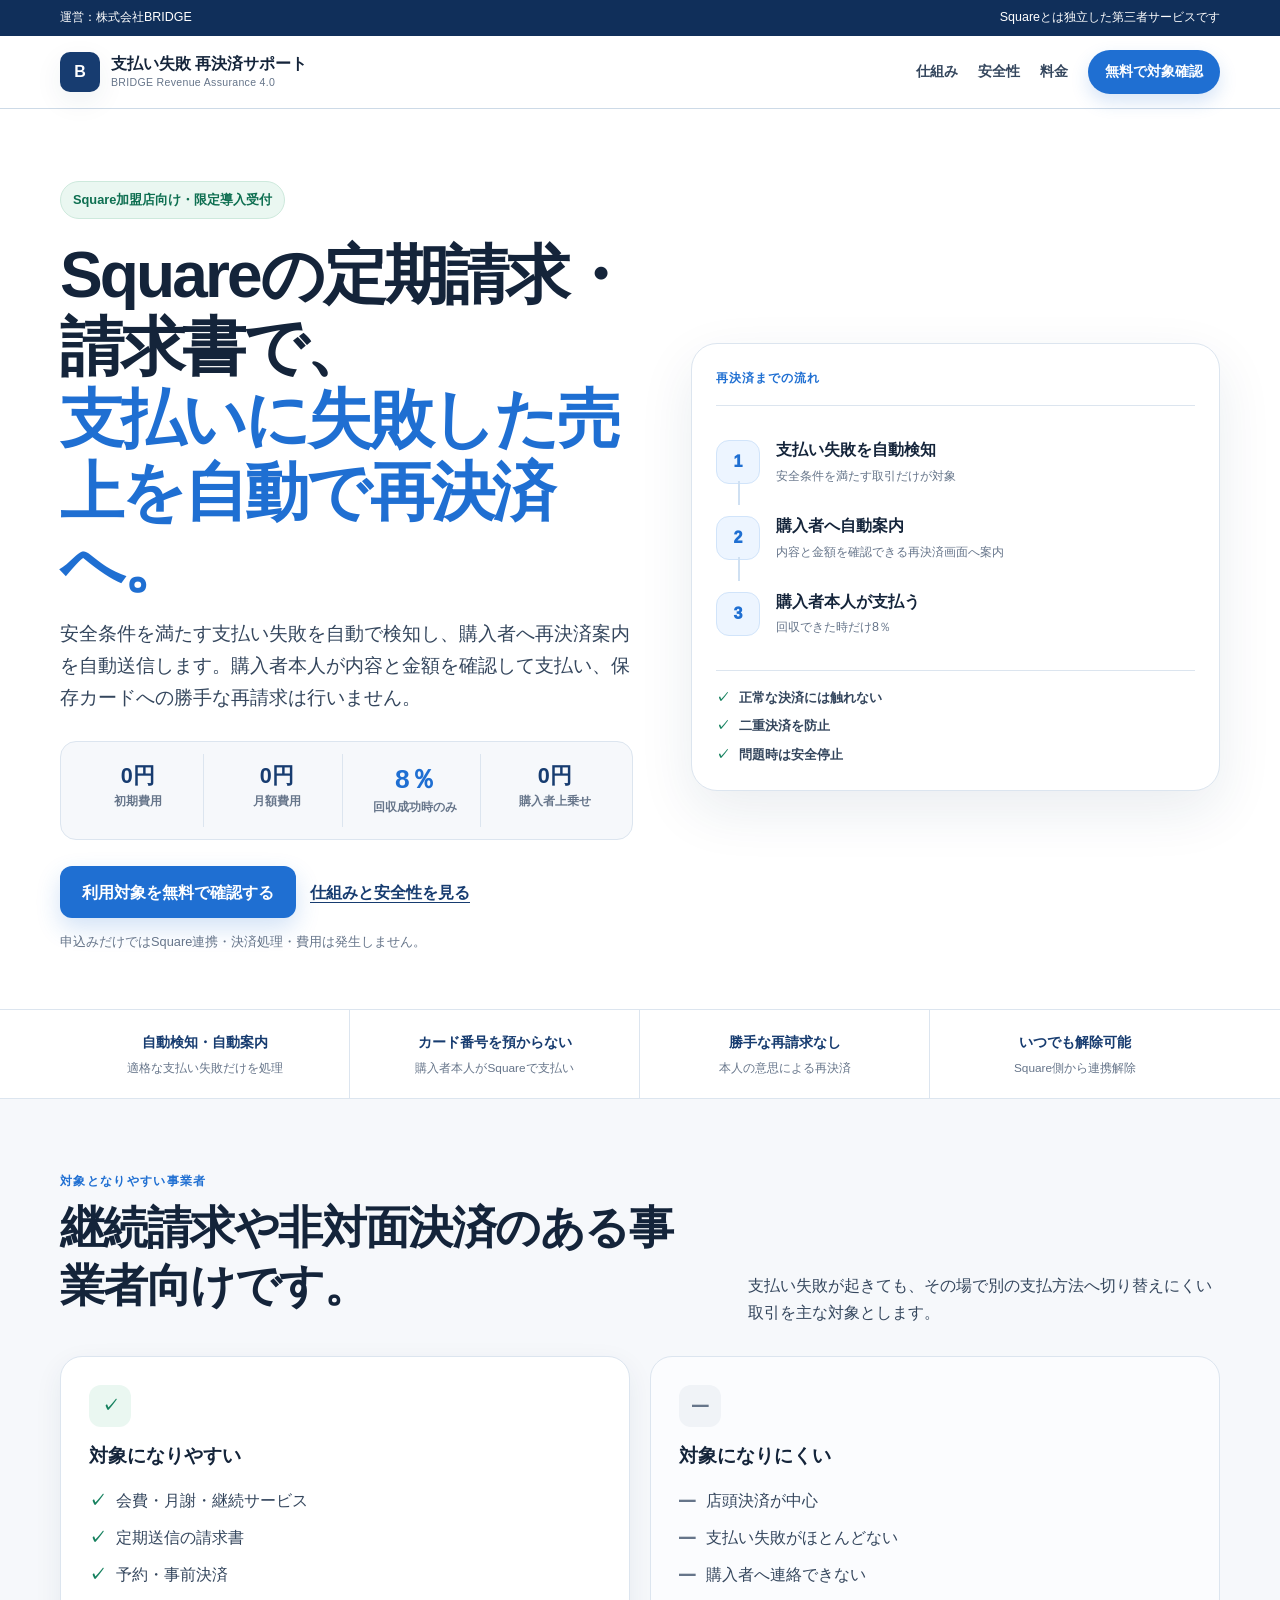
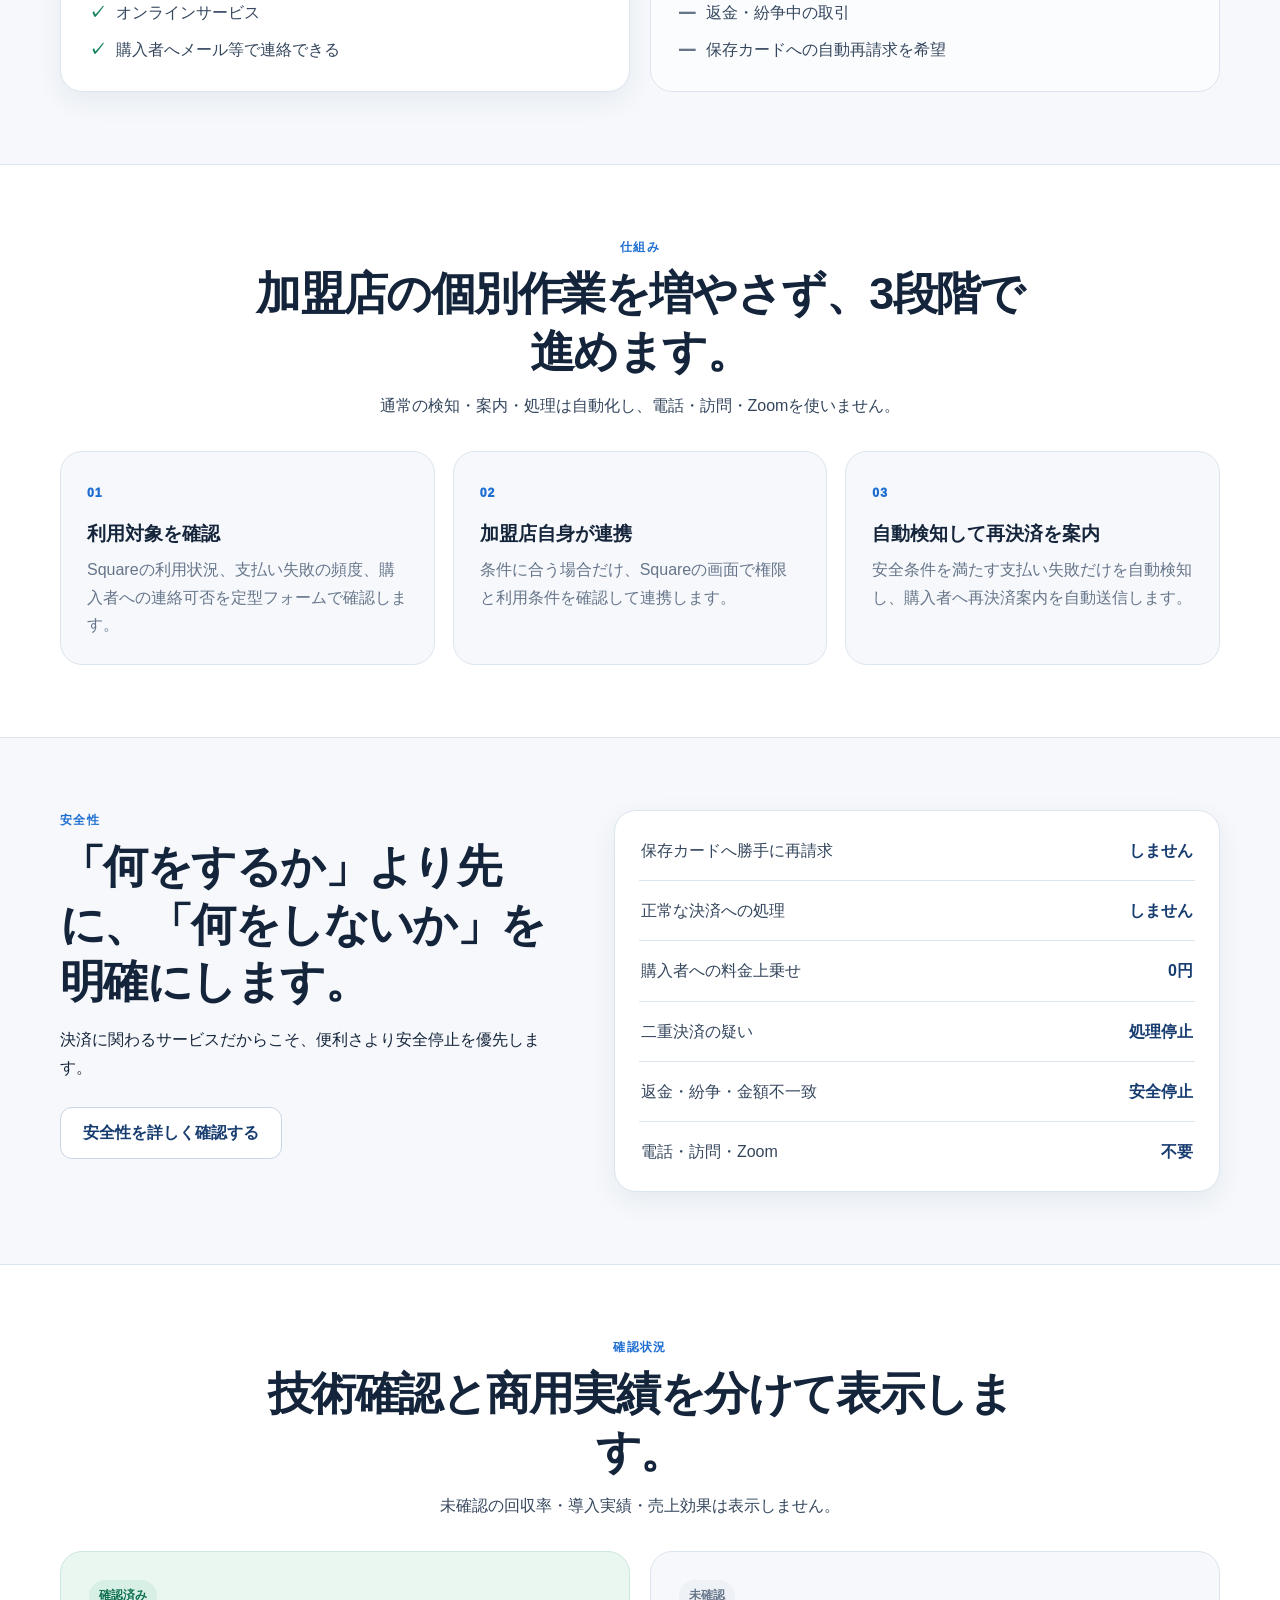
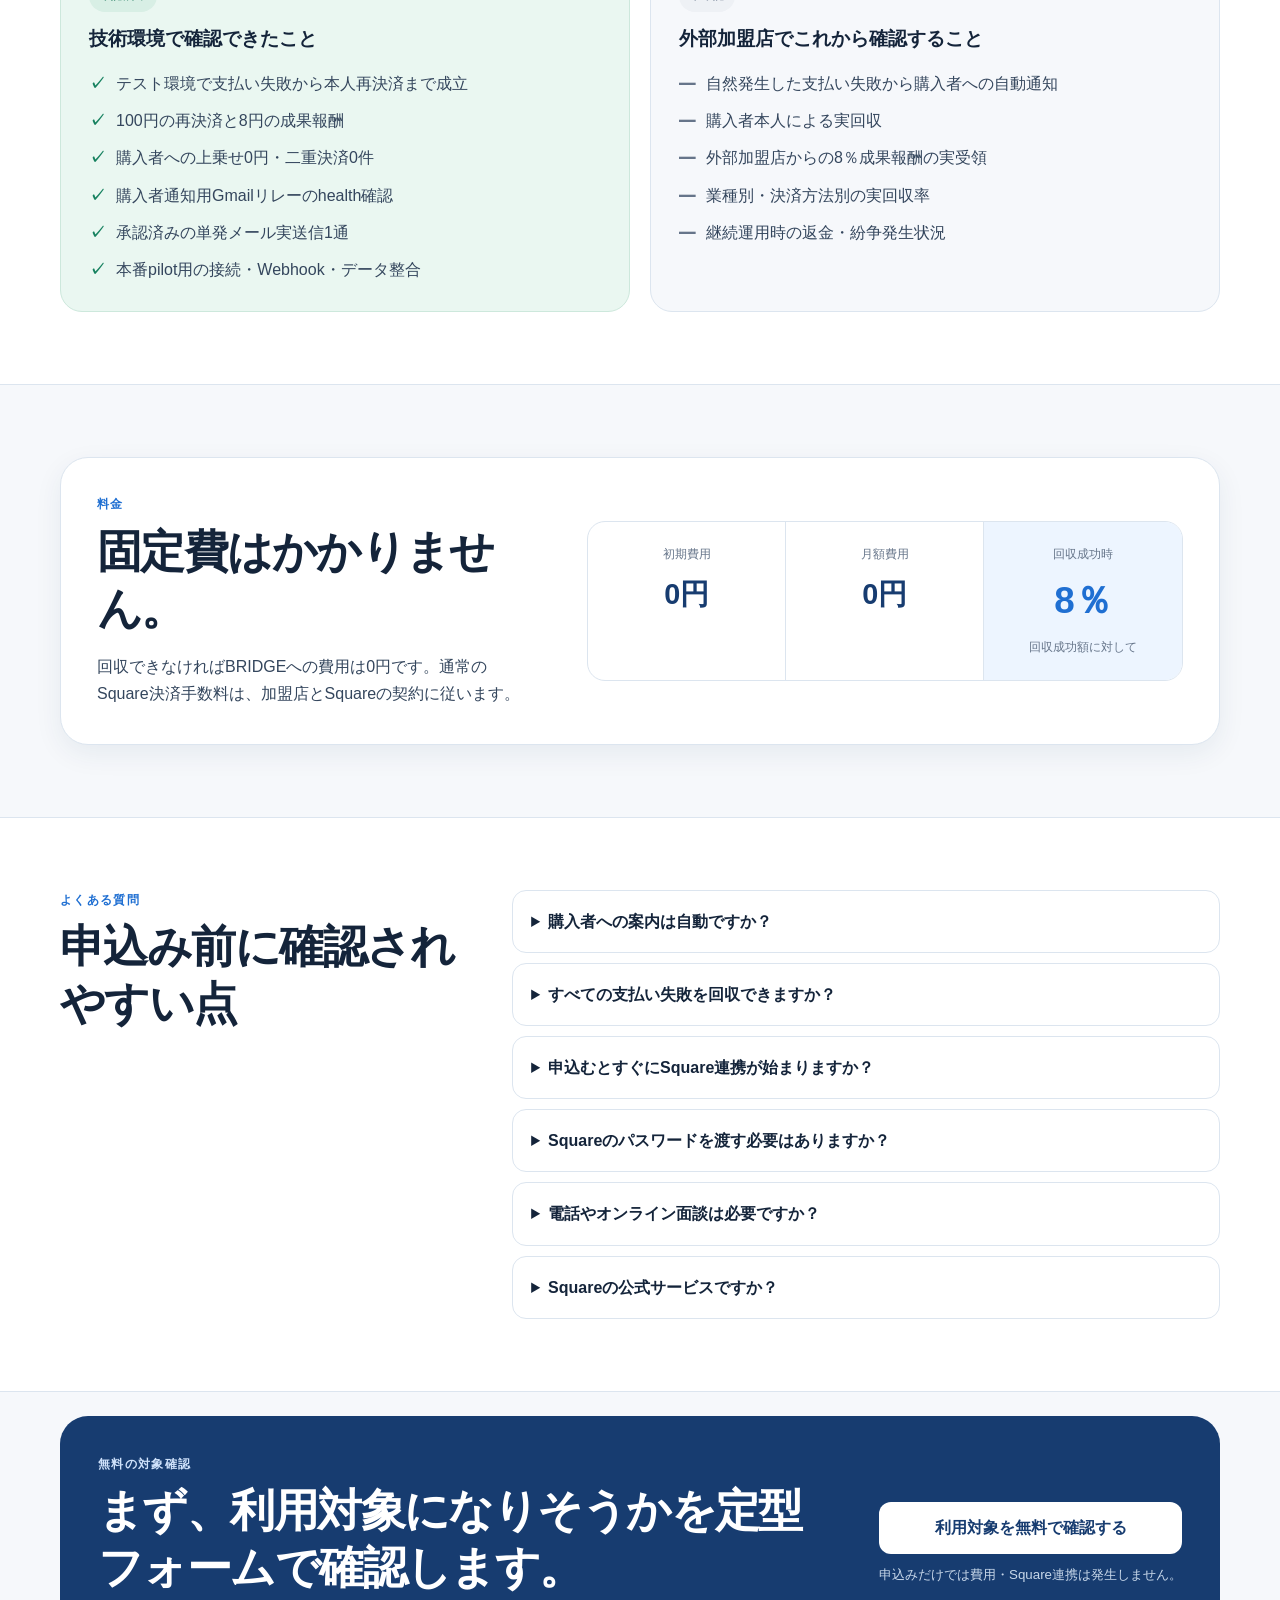
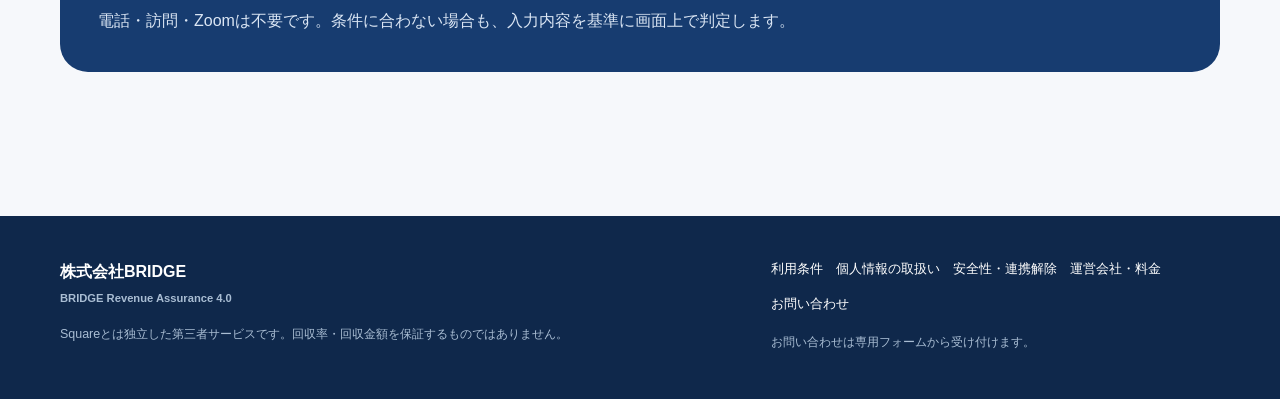
==== commit 8c0ffd6f: "Replace public email in site footer with contact form" ====
--- a/index.html
+++ b/index.html
@@ -267,8 +267,9 @@
         <a href="privacy.html">個人情報の取扱い</a>
         <a href="security.html">安全性・連携解除</a>
         <a href="legal.html">運営会社・料金</a>
-      </div>
-      <p class="footer-note">連絡先：bridge.co.ltd.hashimoto@gmail.com</p>
+        <a href="contact.html">お問い合わせ</a>
+      </div>
+      <p class="footer-note">お問い合わせは専用フォームから受け付けます。</p>
     </div>
   </div>
 </footer>
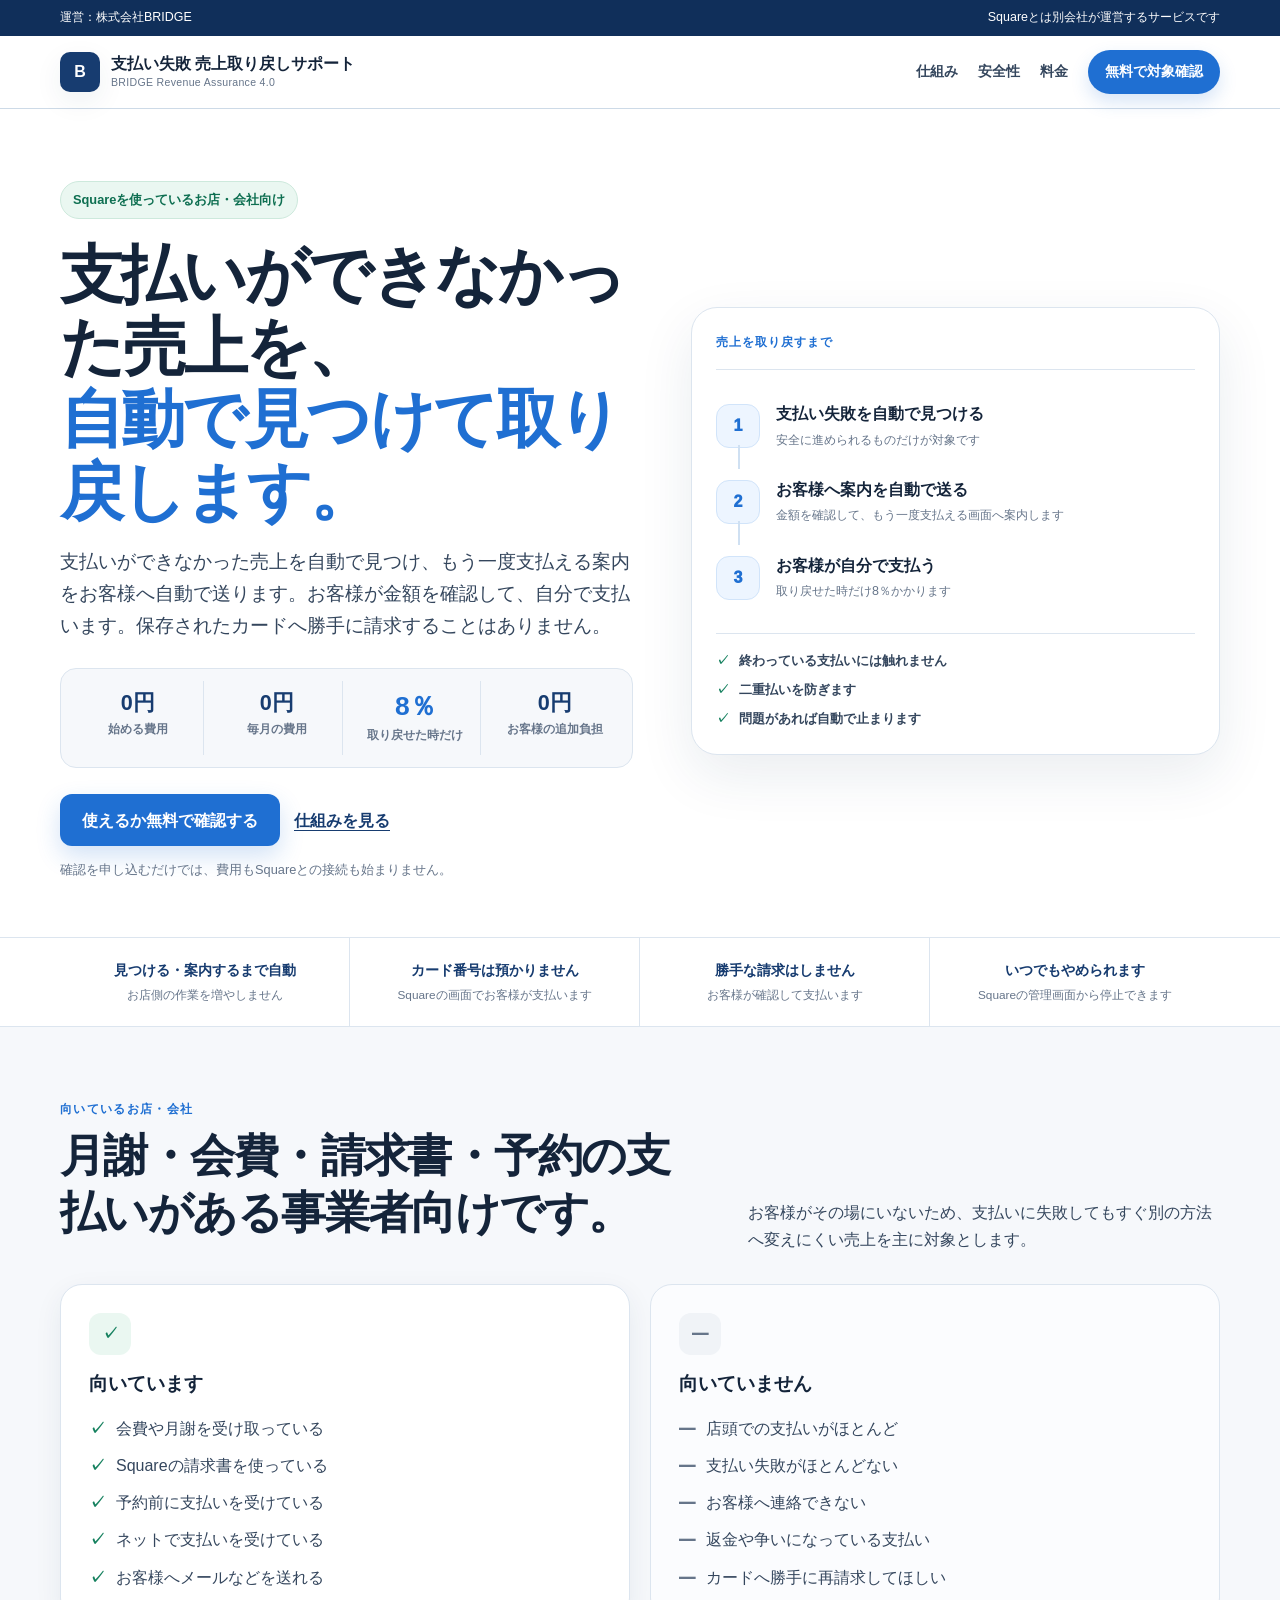
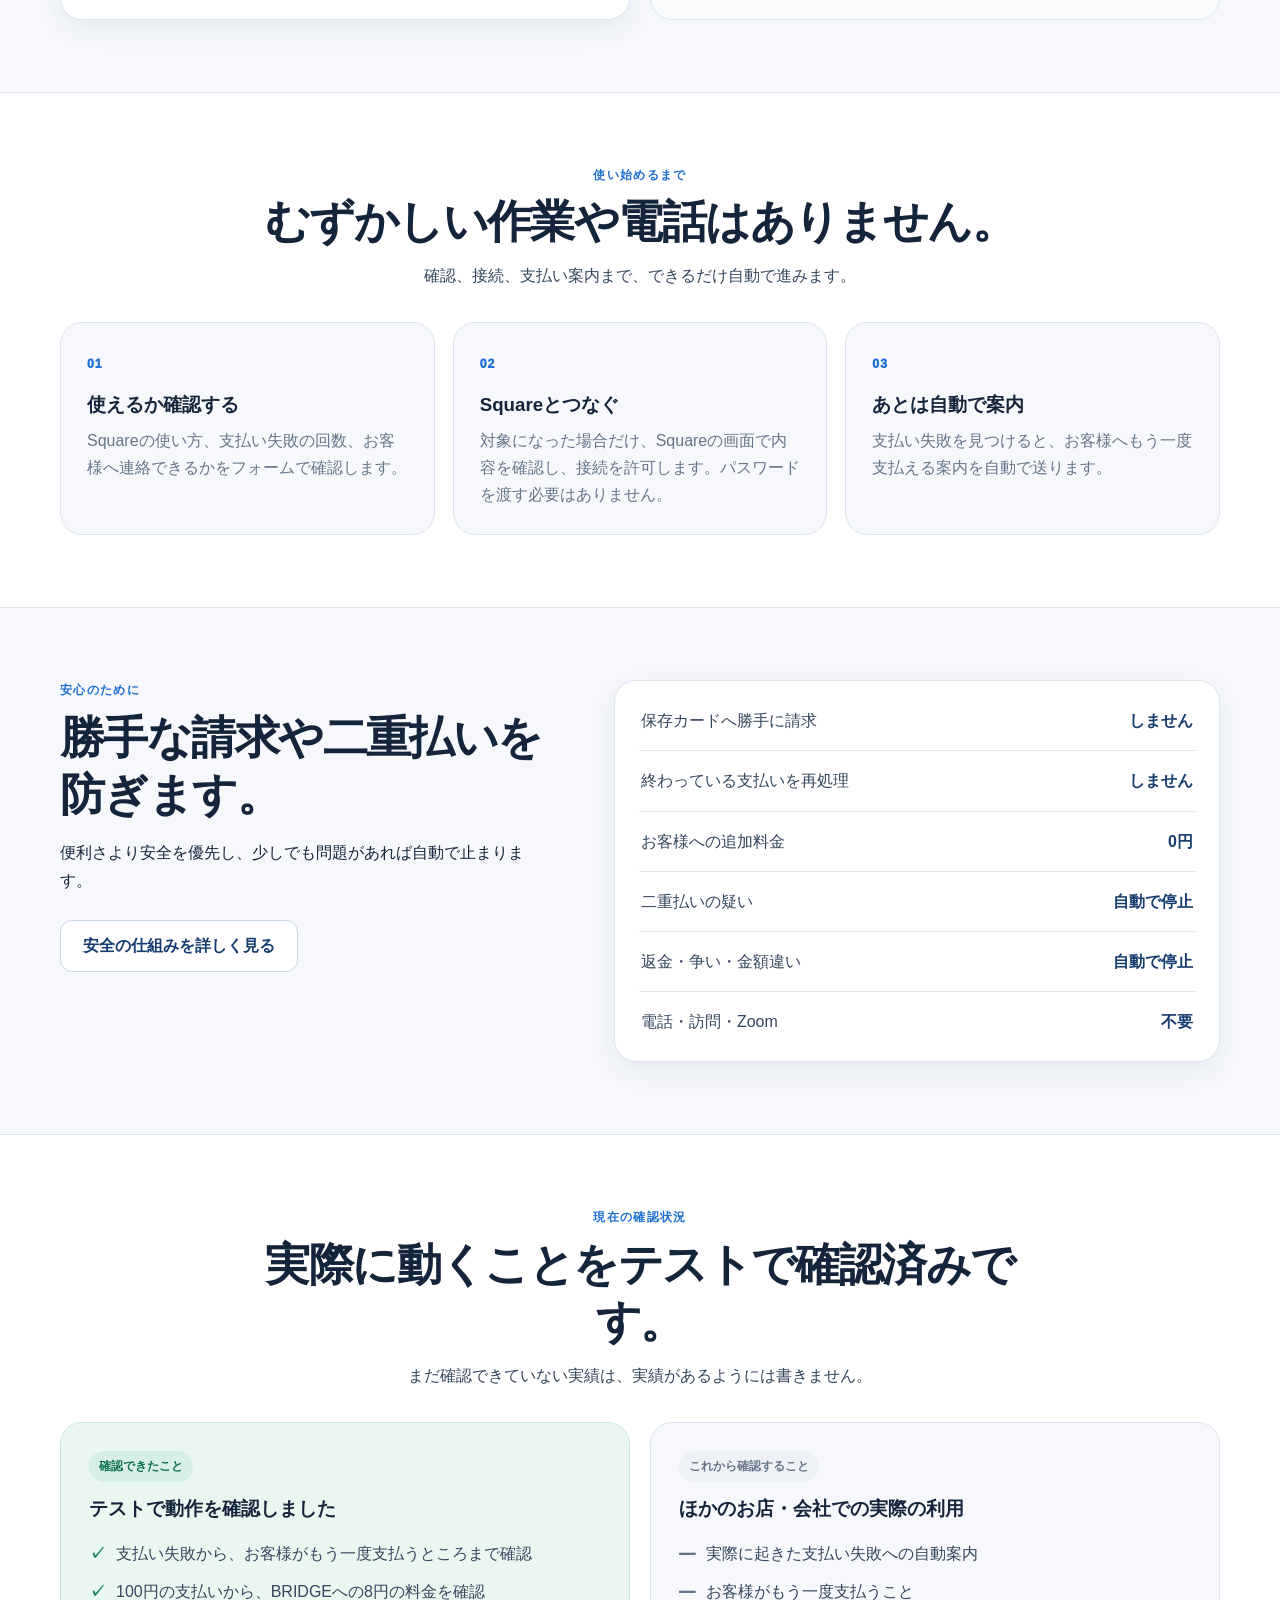
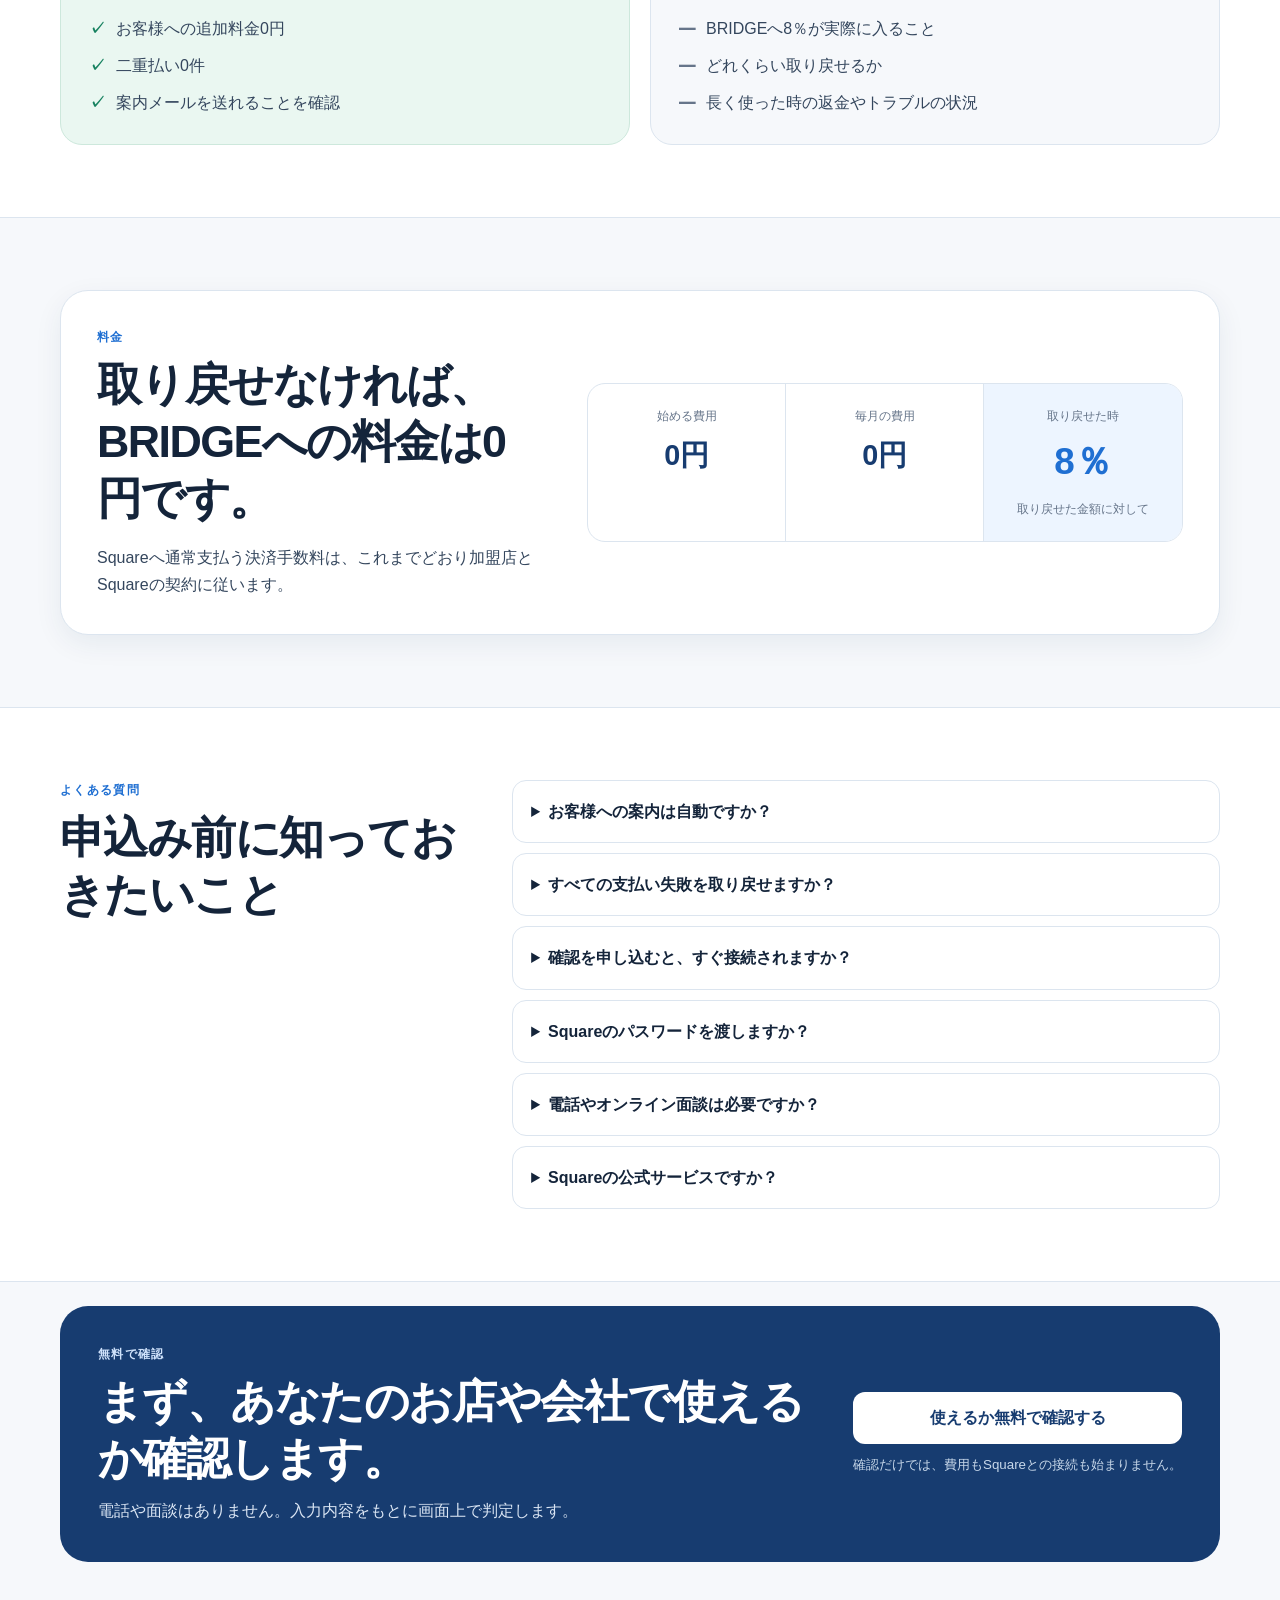
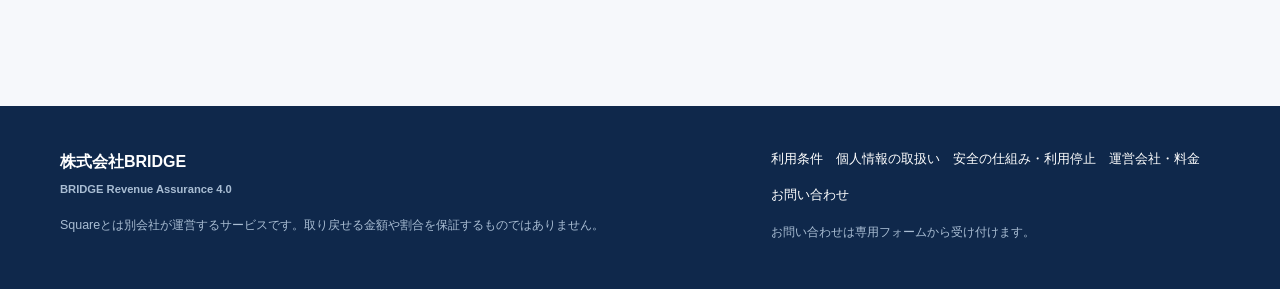
==== commit df6ba0bd: "Rewrite public copy in plain Japanese" ====
--- a/index.html
+++ b/index.html
@@ -3,275 +3,29 @@
 <head>
 <meta charset="utf-8">
 <meta name="viewport" content="width=device-width,initial-scale=1">
-<meta name="description" content="Squareの定期請求・請求書などで発生した適格な支払い失敗を自動検知し、購入者へ再決済案内を自動送信するサービス。初期費用・月額0円、回収できた時だけ8％。">
+<meta name="description" content="Squareで支払いができなかった売上を自動で見つけ、もう一度支払える案内をお客様へ自動で送るサービスです。初期費用・月額0円、取り戻せた時だけ8％。">
 <meta name="theme-color" content="#173c70">
-<meta property="og:title" content="Squareの支払い失敗を自動で再決済へ｜株式会社BRIDGE">
-<meta property="og:description" content="適格な支払い失敗を自動検知・自動案内。勝手な再請求なし。初期費用・月額0円、回収できた時だけ8％。">
+<meta property="og:title" content="Squareで支払いができなかった売上を取り戻す｜株式会社BRIDGE">
+<meta property="og:description" content="支払いができなかった売上を自動で見つけ、お客様へ支払い案内を自動送信。初期費用・月額0円、取り戻せた時だけ8％。">
 <meta property="og:type" content="website">
-<title>Squareの支払い失敗を自動で再決済へ｜株式会社BRIDGE</title>
+<title>Squareで支払いができなかった売上を取り戻す｜株式会社BRIDGE</title>
 <link rel="stylesheet" href="style.css">
 </head>
 <body>
 <a class="skip-link" href="#main">本文へ移動</a>
-
-<div class="top-note">
-  <div class="wrap top-note-inner">
-    <span>運営：株式会社BRIDGE</span>
-    <span>Squareとは独立した第三者サービスです</span>
-  </div>
-</div>
-
-<header class="site-header">
-  <div class="wrap nav">
-    <a class="brand" href="index.html" aria-label="BRIDGE Revenue Assurance 4.0 トップ">
-      <span class="brand-mark" aria-hidden="true">B</span>
-      <span class="brand-copy">
-        <strong>支払い失敗 再決済サポート</strong>
-        <small>BRIDGE Revenue Assurance 4.0</small>
-      </span>
-    </a>
-    <nav class="navlinks" aria-label="メインナビゲーション">
-      <a href="#how">仕組み</a>
-      <a href="#safety">安全性</a>
-      <a href="#price">料金</a>
-      <a class="pill" href="apply.html">無料で対象確認</a>
-    </nav>
-  </div>
-</header>
-
+<div class="top-note"><div class="wrap top-note-inner"><span>運営：株式会社BRIDGE</span><span>Squareとは別会社が運営するサービスです</span></div></div>
+<header class="site-header"><div class="wrap nav"><a class="brand" href="index.html" aria-label="トップページ"><span class="brand-mark" aria-hidden="true">B</span><span class="brand-copy"><strong>支払い失敗 売上取り戻しサポート</strong><small>BRIDGE Revenue Assurance 4.0</small></span></a><nav class="navlinks" aria-label="メインメニュー"><a href="#how">仕組み</a><a href="#safety">安全性</a><a href="#price">料金</a><a class="pill" href="apply.html">無料で対象確認</a></nav></div></header>
 <main id="main">
-  <section class="hero">
-    <div class="wrap hero-grid">
-      <div class="hero-copy">
-        <p class="kicker">Square加盟店向け・限定導入受付</p>
-        <h1>Squareの定期請求・請求書で、<span>支払いに失敗した売上を自動で再決済へ。</span></h1>
-        <p class="lead">安全条件を満たす支払い失敗を自動で検知し、購入者へ再決済案内を自動送信します。購入者本人が内容と金額を確認して支払い、保存カードへの勝手な再請求は行いません。</p>
-
-        <div class="price-summary" aria-label="料金概要">
-          <div><strong>0円</strong><span>初期費用</span></div>
-          <div><strong>0円</strong><span>月額費用</span></div>
-          <div class="price-summary-main"><strong>8％</strong><span>回収成功時のみ</span></div>
-          <div><strong>0円</strong><span>購入者上乗せ</span></div>
-        </div>
-
-        <div class="actions hero-actions">
-          <a class="btn btn-primary" href="apply.html">利用対象を無料で確認する</a>
-          <a class="text-link" href="#how">仕組みと安全性を見る</a>
-        </div>
-        <p class="hero-disclaimer">申込みだけではSquare連携・決済処理・費用は発生しません。</p>
-      </div>
-
-      <div class="recovery-visual" aria-label="再決済までの3段階">
-        <div class="visual-label">再決済までの流れ</div>
-        <ol class="recovery-steps">
-          <li>
-            <span class="step-number">1</span>
-            <div><strong>支払い失敗を自動検知</strong><small>安全条件を満たす取引だけが対象</small></div>
-          </li>
-          <li>
-            <span class="step-number">2</span>
-            <div><strong>購入者へ自動案内</strong><small>内容と金額を確認できる再決済画面へ案内</small></div>
-          </li>
-          <li>
-            <span class="step-number">3</span>
-            <div><strong>購入者本人が支払う</strong><small>回収できた時だけ8％</small></div>
-          </li>
-        </ol>
-        <div class="visual-assurance">
-          <span>正常な決済には触れない</span>
-          <span>二重決済を防止</span>
-          <span>問題時は安全停止</span>
-        </div>
-      </div>
-    </div>
-  </section>
-
-  <section class="trust-band" aria-label="サービスの基本方針">
-    <div class="wrap trust-grid">
-      <div><strong>自動検知・自動案内</strong><span>適格な支払い失敗だけを処理</span></div>
-      <div><strong>カード番号を預からない</strong><span>購入者本人がSquareで支払い</span></div>
-      <div><strong>勝手な再請求なし</strong><span>本人の意思による再決済</span></div>
-      <div><strong>いつでも解除可能</strong><span>Square側から連携解除</span></div>
-    </div>
-  </section>
-
-  <section id="fit" class="section">
-    <div class="wrap split-head">
-      <div>
-        <p class="eyebrow">対象となりやすい事業者</p>
-        <h2>継続請求や非対面決済のある事業者向けです。</h2>
-      </div>
-      <p>支払い失敗が起きても、その場で別の支払方法へ切り替えにくい取引を主な対象とします。</p>
-    </div>
-    <div class="wrap audience-grid">
-      <article class="audience-card">
-        <span class="audience-icon">✓</span>
-        <h3>対象になりやすい</h3>
-        <ul class="plain-list check-list">
-          <li>会費・月謝・継続サービス</li>
-          <li>定期送信の請求書</li>
-          <li>予約・事前決済</li>
-          <li>オンラインサービス</li>
-          <li>購入者へメール等で連絡できる</li>
-        </ul>
-      </article>
-      <article class="audience-card audience-card-muted">
-        <span class="audience-icon">—</span>
-        <h3>対象になりにくい</h3>
-        <ul class="plain-list dash-list">
-          <li>店頭決済が中心</li>
-          <li>支払い失敗がほとんどない</li>
-          <li>購入者へ連絡できない</li>
-          <li>返金・紛争中の取引</li>
-          <li>保存カードへの自動再請求を希望</li>
-        </ul>
-      </article>
-    </div>
-  </section>
-
-  <section id="how" class="section section-soft">
-    <div class="wrap section-head centered">
-      <p class="eyebrow">仕組み</p>
-      <h2>加盟店の個別作業を増やさず、3段階で進めます。</h2>
-      <p>通常の検知・案内・処理は自動化し、電話・訪問・Zoomを使いません。</p>
-    </div>
-    <div class="wrap process-grid">
-      <article class="process-card">
-        <span>01</span>
-        <h3>利用対象を確認</h3>
-        <p>Squareの利用状況、支払い失敗の頻度、購入者への連絡可否を定型フォームで確認します。</p>
-      </article>
-      <article class="process-card">
-        <span>02</span>
-        <h3>加盟店自身が連携</h3>
-        <p>条件に合う場合だけ、Squareの画面で権限と利用条件を確認して連携します。</p>
-      </article>
-      <article class="process-card">
-        <span>03</span>
-        <h3>自動検知して再決済を案内</h3>
-        <p>安全条件を満たす支払い失敗だけを自動検知し、購入者へ再決済案内を自動送信します。</p>
-      </article>
-    </div>
-  </section>
-
-  <section id="safety" class="section">
-    <div class="wrap safety-layout">
-      <div class="section-head">
-        <p class="eyebrow">安全性</p>
-        <h2>「何をするか」より先に、「何をしないか」を明確にします。</h2>
-        <p>決済に関わるサービスだからこそ、便利さより安全停止を優先します。</p>
-        <div class="actions">
-          <a class="btn btn-secondary" href="security.html">安全性を詳しく確認する</a>
-        </div>
-      </div>
-      <div class="safety-table" role="list">
-        <div role="listitem"><span>保存カードへ勝手に再請求</span><strong>しません</strong></div>
-        <div role="listitem"><span>正常な決済への処理</span><strong>しません</strong></div>
-        <div role="listitem"><span>購入者への料金上乗せ</span><strong>0円</strong></div>
-        <div role="listitem"><span>二重決済の疑い</span><strong>処理停止</strong></div>
-        <div role="listitem"><span>返金・紛争・金額不一致</span><strong>安全停止</strong></div>
-        <div role="listitem"><span>電話・訪問・Zoom</span><strong>不要</strong></div>
-      </div>
-    </div>
-  </section>
-
-  <section id="proof" class="section section-soft">
-    <div class="wrap section-head centered">
-      <p class="eyebrow">確認状況</p>
-      <h2>技術確認と商用実績を分けて表示します。</h2>
-      <p>未確認の回収率・導入実績・売上効果は表示しません。</p>
-    </div>
-    <div class="wrap proof-grid">
-      <article class="proof-card proof-card-ok">
-        <p class="proof-label">確認済み</p>
-        <h3>技術環境で確認できたこと</h3>
-        <ul class="plain-list check-list">
-          <li>テスト環境で支払い失敗から本人再決済まで成立</li>
-          <li>100円の再決済と8円の成果報酬</li>
-          <li>購入者への上乗せ0円・二重決済0件</li>
-          <li>購入者通知用Gmailリレーのhealth確認</li>
-          <li>承認済みの単発メール実送信1通</li>
-          <li>本番pilot用の接続・Webhook・データ整合</li>
-        </ul>
-      </article>
-      <article class="proof-card">
-        <p class="proof-label proof-label-pending">未確認</p>
-        <h3>外部加盟店でこれから確認すること</h3>
-        <ul class="plain-list dash-list">
-          <li>自然発生した支払い失敗から購入者への自動通知</li>
-          <li>購入者本人による実回収</li>
-          <li>外部加盟店からの8％成果報酬の実受領</li>
-          <li>業種別・決済方法別の実回収率</li>
-          <li>継続運用時の返金・紛争発生状況</li>
-        </ul>
-      </article>
-    </div>
-  </section>
-
-  <section id="price" class="section">
-    <div class="wrap pricing-panel">
-      <div>
-        <p class="eyebrow">料金</p>
-        <h2>固定費はかかりません。</h2>
-        <p>回収できなければBRIDGEへの費用は0円です。通常のSquare決済手数料は、加盟店とSquareの契約に従います。</p>
-      </div>
-      <div class="pricing-main">
-        <div><span>初期費用</span><strong>0円</strong></div>
-        <div><span>月額費用</span><strong>0円</strong></div>
-        <div class="pricing-success"><span>回収成功時</span><strong>8％</strong><small>回収成功額に対して</small></div>
-      </div>
-    </div>
-  </section>
-
-  <section id="faq" class="section section-soft">
-    <div class="wrap faq-layout">
-      <div class="section-head">
-        <p class="eyebrow">よくある質問</p>
-        <h2>申込み前に確認されやすい点</h2>
-      </div>
-      <div class="faq-list">
-        <details><summary>購入者への案内は自動ですか？</summary><p>はい。安全条件を満たす支払い失敗を自動検知し、購入者へ再決済案内を自動送信する設計です。外部加盟店の自然発生取引での自動通知と実回収は、限定導入でこれから確認します。</p></details>
-        <details><summary>すべての支払い失敗を回収できますか？</summary><p>できません。購入者へ連絡できること、正常決済・返金・紛争等と重複しないことなど、安全条件を満たす取引だけが対象です。</p></details>
-        <details><summary>申込むとすぐにSquare連携が始まりますか？</summary><p>始まりません。最初は利用対象の確認だけです。条件に合う場合に限り、Square連携の手順をご案内します。</p></details>
-        <details><summary>Squareのパスワードを渡す必要はありますか？</summary><p>ありません。加盟店自身がSquareの画面で権限を確認し、連携を許可します。</p></details>
-        <details><summary>電話やオンライン面談は必要ですか？</summary><p>不要です。申込み、確認、同意、連携はオンラインで進めます。通常の個別相談や電話受付は行っていません。</p></details>
-        <details><summary>Squareの公式サービスですか？</summary><p>いいえ。株式会社BRIDGEがSquareの仕組みを利用して提供する、Squareとは独立した第三者サービスです。</p></details>
-      </div>
-    </div>
-  </section>
-
-  <section class="section final-section">
-    <div class="wrap final-cta">
-      <div>
-        <p class="eyebrow eyebrow-light">無料の対象確認</p>
-        <h2>まず、利用対象になりそうかを定型フォームで確認します。</h2>
-        <p>電話・訪問・Zoomは不要です。条件に合わない場合も、入力内容を基準に画面上で判定します。</p>
-      </div>
-      <div class="final-actions">
-        <a class="btn btn-light" href="apply.html">利用対象を無料で確認する</a>
-        <small>申込みだけでは費用・Square連携は発生しません。</small>
-      </div>
-    </div>
-  </section>
+<section class="hero"><div class="wrap hero-grid"><div class="hero-copy"><p class="kicker">Squareを使っているお店・会社向け</p><h1>支払いができなかった売上を、<span>自動で見つけて取り戻します。</span></h1><p class="lead">支払いができなかった売上を自動で見つけ、もう一度支払える案内をお客様へ自動で送ります。お客様が金額を確認して、自分で支払います。保存されたカードへ勝手に請求することはありません。</p><div class="price-summary" aria-label="料金"><div><strong>0円</strong><span>始める費用</span></div><div><strong>0円</strong><span>毎月の費用</span></div><div class="price-summary-main"><strong>8％</strong><span>取り戻せた時だけ</span></div><div><strong>0円</strong><span>お客様の追加負担</span></div></div><div class="actions hero-actions"><a class="btn btn-primary" href="apply.html">使えるか無料で確認する</a><a class="text-link" href="#how">仕組みを見る</a></div><p class="hero-disclaimer">確認を申し込むだけでは、費用もSquareとの接続も始まりません。</p></div><div class="recovery-visual" aria-label="売上を取り戻すまでの流れ"><div class="visual-label">売上を取り戻すまで</div><ol class="recovery-steps"><li><span class="step-number">1</span><div><strong>支払い失敗を自動で見つける</strong><small>安全に進められるものだけが対象です</small></div></li><li><span class="step-number">2</span><div><strong>お客様へ案内を自動で送る</strong><small>金額を確認して、もう一度支払える画面へ案内します</small></div></li><li><span class="step-number">3</span><div><strong>お客様が自分で支払う</strong><small>取り戻せた時だけ8％かかります</small></div></li></ol><div class="visual-assurance"><span>終わっている支払いには触れません</span><span>二重払いを防ぎます</span><span>問題があれば自動で止まります</span></div></div></div></section>
+<section class="trust-band" aria-label="安心のための約束"><div class="wrap trust-grid"><div><strong>見つける・案内するまで自動</strong><span>お店側の作業を増やしません</span></div><div><strong>カード番号は預かりません</strong><span>Squareの画面でお客様が支払います</span></div><div><strong>勝手な請求はしません</strong><span>お客様が確認して支払います</span></div><div><strong>いつでもやめられます</strong><span>Squareの管理画面から停止できます</span></div></div></section>
+<section id="fit" class="section"><div class="wrap split-head"><div><p class="eyebrow">向いているお店・会社</p><h2>月謝・会費・請求書・予約の支払いがある事業者向けです。</h2></div><p>お客様がその場にいないため、支払いに失敗してもすぐ別の方法へ変えにくい売上を主に対象とします。</p></div><div class="wrap audience-grid"><article class="audience-card"><span class="audience-icon">✓</span><h3>向いています</h3><ul class="plain-list check-list"><li>会費や月謝を受け取っている</li><li>Squareの請求書を使っている</li><li>予約前に支払いを受けている</li><li>ネットで支払いを受けている</li><li>お客様へメールなどを送れる</li></ul></article><article class="audience-card audience-card-muted"><span class="audience-icon">—</span><h3>向いていません</h3><ul class="plain-list dash-list"><li>店頭での支払いがほとんど</li><li>支払い失敗がほとんどない</li><li>お客様へ連絡できない</li><li>返金や争いになっている支払い</li><li>カードへ勝手に再請求してほしい</li></ul></article></div></section>
+<section id="how" class="section section-soft"><div class="wrap section-head centered"><p class="eyebrow">使い始めるまで</p><h2>むずかしい作業や電話はありません。</h2><p>確認、接続、支払い案内まで、できるだけ自動で進みます。</p></div><div class="wrap process-grid"><article class="process-card"><span>01</span><h3>使えるか確認する</h3><p>Squareの使い方、支払い失敗の回数、お客様へ連絡できるかをフォームで確認します。</p></article><article class="process-card"><span>02</span><h3>Squareとつなぐ</h3><p>対象になった場合だけ、Squareの画面で内容を確認し、接続を許可します。パスワードを渡す必要はありません。</p></article><article class="process-card"><span>03</span><h3>あとは自動で案内</h3><p>支払い失敗を見つけると、お客様へもう一度支払える案内を自動で送ります。</p></article></div></section>
+<section id="safety" class="section"><div class="wrap safety-layout"><div class="section-head"><p class="eyebrow">安心のために</p><h2>勝手な請求や二重払いを防ぎます。</h2><p>便利さより安全を優先し、少しでも問題があれば自動で止まります。</p><div class="actions"><a class="btn btn-secondary" href="security.html">安全の仕組みを詳しく見る</a></div></div><div class="safety-table" role="list"><div role="listitem"><span>保存カードへ勝手に請求</span><strong>しません</strong></div><div role="listitem"><span>終わっている支払いを再処理</span><strong>しません</strong></div><div role="listitem"><span>お客様への追加料金</span><strong>0円</strong></div><div role="listitem"><span>二重払いの疑い</span><strong>自動で停止</strong></div><div role="listitem"><span>返金・争い・金額違い</span><strong>自動で停止</strong></div><div role="listitem"><span>電話・訪問・Zoom</span><strong>不要</strong></div></div></div></section>
+<section id="proof" class="section section-soft"><div class="wrap section-head centered"><p class="eyebrow">現在の確認状況</p><h2>実際に動くことをテストで確認済みです。</h2><p>まだ確認できていない実績は、実績があるようには書きません。</p></div><div class="wrap proof-grid"><article class="proof-card proof-card-ok"><p class="proof-label">確認できたこと</p><h3>テストで動作を確認しました</h3><ul class="plain-list check-list"><li>支払い失敗から、お客様がもう一度支払うところまで確認</li><li>100円の支払いから、BRIDGEへの8円の料金を確認</li><li>お客様への追加料金0円</li><li>二重払い0件</li><li>案内メールを送れることを確認</li></ul></article><article class="proof-card"><p class="proof-label proof-label-pending">これから確認すること</p><h3>ほかのお店・会社での実際の利用</h3><ul class="plain-list dash-list"><li>実際に起きた支払い失敗への自動案内</li><li>お客様がもう一度支払うこと</li><li>BRIDGEへ8％が実際に入ること</li><li>どれくらい取り戻せるか</li><li>長く使った時の返金やトラブルの状況</li></ul></article></div></section>
+<section id="price" class="section"><div class="wrap pricing-panel"><div><p class="eyebrow">料金</p><h2>取り戻せなければ、BRIDGEへの料金は0円です。</h2><p>Squareへ通常支払う決済手数料は、これまでどおり加盟店とSquareの契約に従います。</p></div><div class="pricing-main"><div><span>始める費用</span><strong>0円</strong></div><div><span>毎月の費用</span><strong>0円</strong></div><div class="pricing-success"><span>取り戻せた時</span><strong>8％</strong><small>取り戻せた金額に対して</small></div></div></div></section>
+<section id="faq" class="section section-soft"><div class="wrap faq-layout"><div class="section-head"><p class="eyebrow">よくある質問</p><h2>申込み前に知っておきたいこと</h2></div><div class="faq-list"><details><summary>お客様への案内は自動ですか？</summary><p>はい。支払いができなかった売上を自動で見つけ、もう一度支払える案内を自動で送ります。</p></details><details><summary>すべての支払い失敗を取り戻せますか？</summary><p>いいえ。お客様へ連絡できること、すでに支払い済み・返金済み・争いになっている支払いではないことなど、安全に進められるものだけが対象です。</p></details><details><summary>確認を申し込むと、すぐ接続されますか？</summary><p>いいえ。最初は使えるかを確認するだけです。対象になった場合だけ、Squareとの接続方法をご案内します。</p></details><details><summary>Squareのパスワードを渡しますか？</summary><p>渡しません。加盟店自身がSquareの画面で内容を確認し、接続を許可します。</p></details><details><summary>電話やオンライン面談は必要ですか？</summary><p>不要です。申込みから接続までオンラインで進めます。</p></details><details><summary>Squareの公式サービスですか？</summary><p>いいえ。株式会社BRIDGEが運営する、Squareとは別のサービスです。</p></details></div></div></section>
+<section class="section final-section"><div class="wrap final-cta"><div><p class="eyebrow eyebrow-light">無料で確認</p><h2>まず、あなたのお店や会社で使えるか確認します。</h2><p>電話や面談はありません。入力内容をもとに画面上で判定します。</p></div><div class="final-actions"><a class="btn btn-light" href="apply.html">使えるか無料で確認する</a><small>確認だけでは、費用もSquareとの接続も始まりません。</small></div></div></section>
 </main>
-
-<footer class="site-footer">
-  <div class="wrap footer-grid">
-    <div>
-      <div class="footer-title">株式会社BRIDGE<small>BRIDGE Revenue Assurance 4.0</small></div>
-      <p class="footer-note">Squareとは独立した第三者サービスです。回収率・回収金額を保証するものではありません。</p>
-    </div>
-    <div>
-      <div class="footerlinks">
-        <a href="terms.html">利用条件</a>
-        <a href="privacy.html">個人情報の取扱い</a>
-        <a href="security.html">安全性・連携解除</a>
-        <a href="legal.html">運営会社・料金</a>
-        <a href="contact.html">お問い合わせ</a>
-      </div>
-      <p class="footer-note">お問い合わせは専用フォームから受け付けます。</p>
-    </div>
-  </div>
-</footer>
+<footer class="site-footer"><div class="wrap footer-grid"><div><div class="footer-title">株式会社BRIDGE<small>BRIDGE Revenue Assurance 4.0</small></div><p class="footer-note">Squareとは別会社が運営するサービスです。取り戻せる金額や割合を保証するものではありません。</p></div><div><div class="footerlinks"><a href="terms.html">利用条件</a><a href="privacy.html">個人情報の取扱い</a><a href="security.html">安全の仕組み・利用停止</a><a href="legal.html">運営会社・料金</a><a href="contact.html">お問い合わせ</a></div><p class="footer-note">お問い合わせは専用フォームから受け付けます。</p></div></div></footer>
 </body>
 </html>
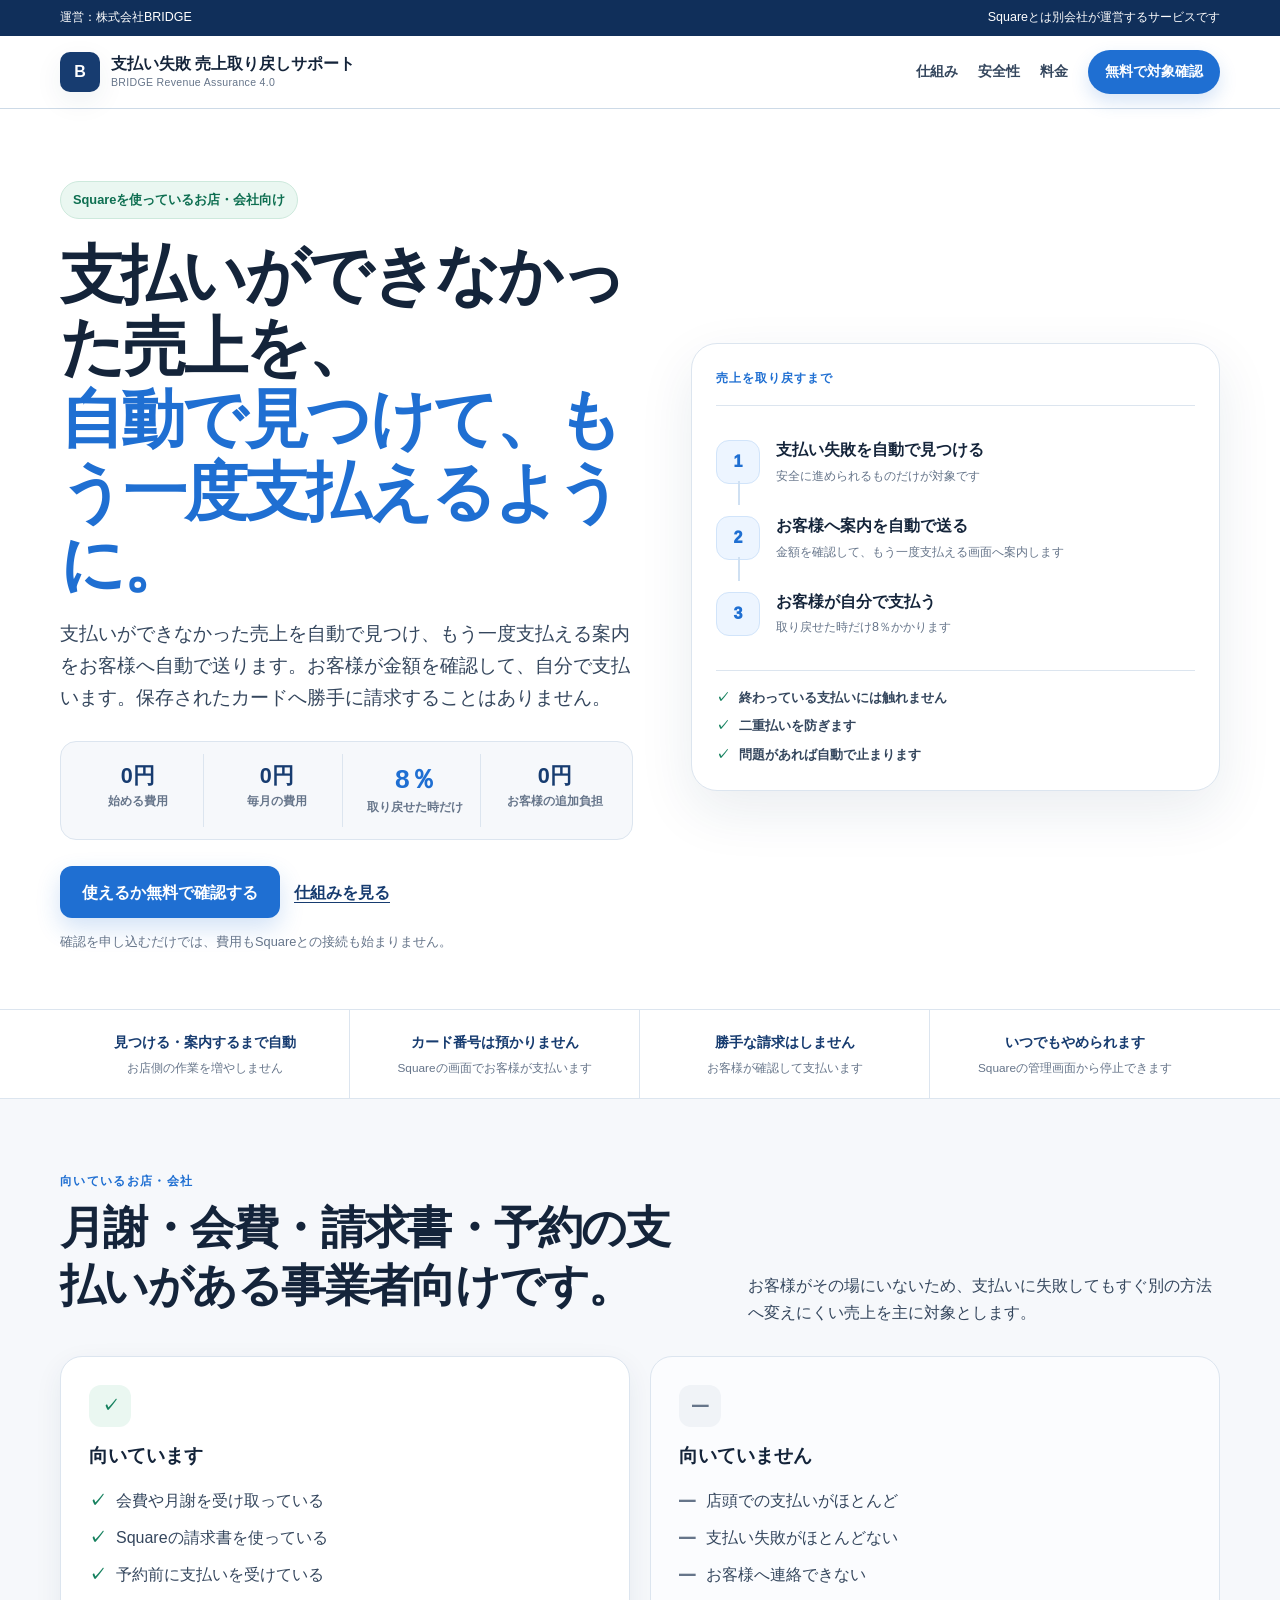
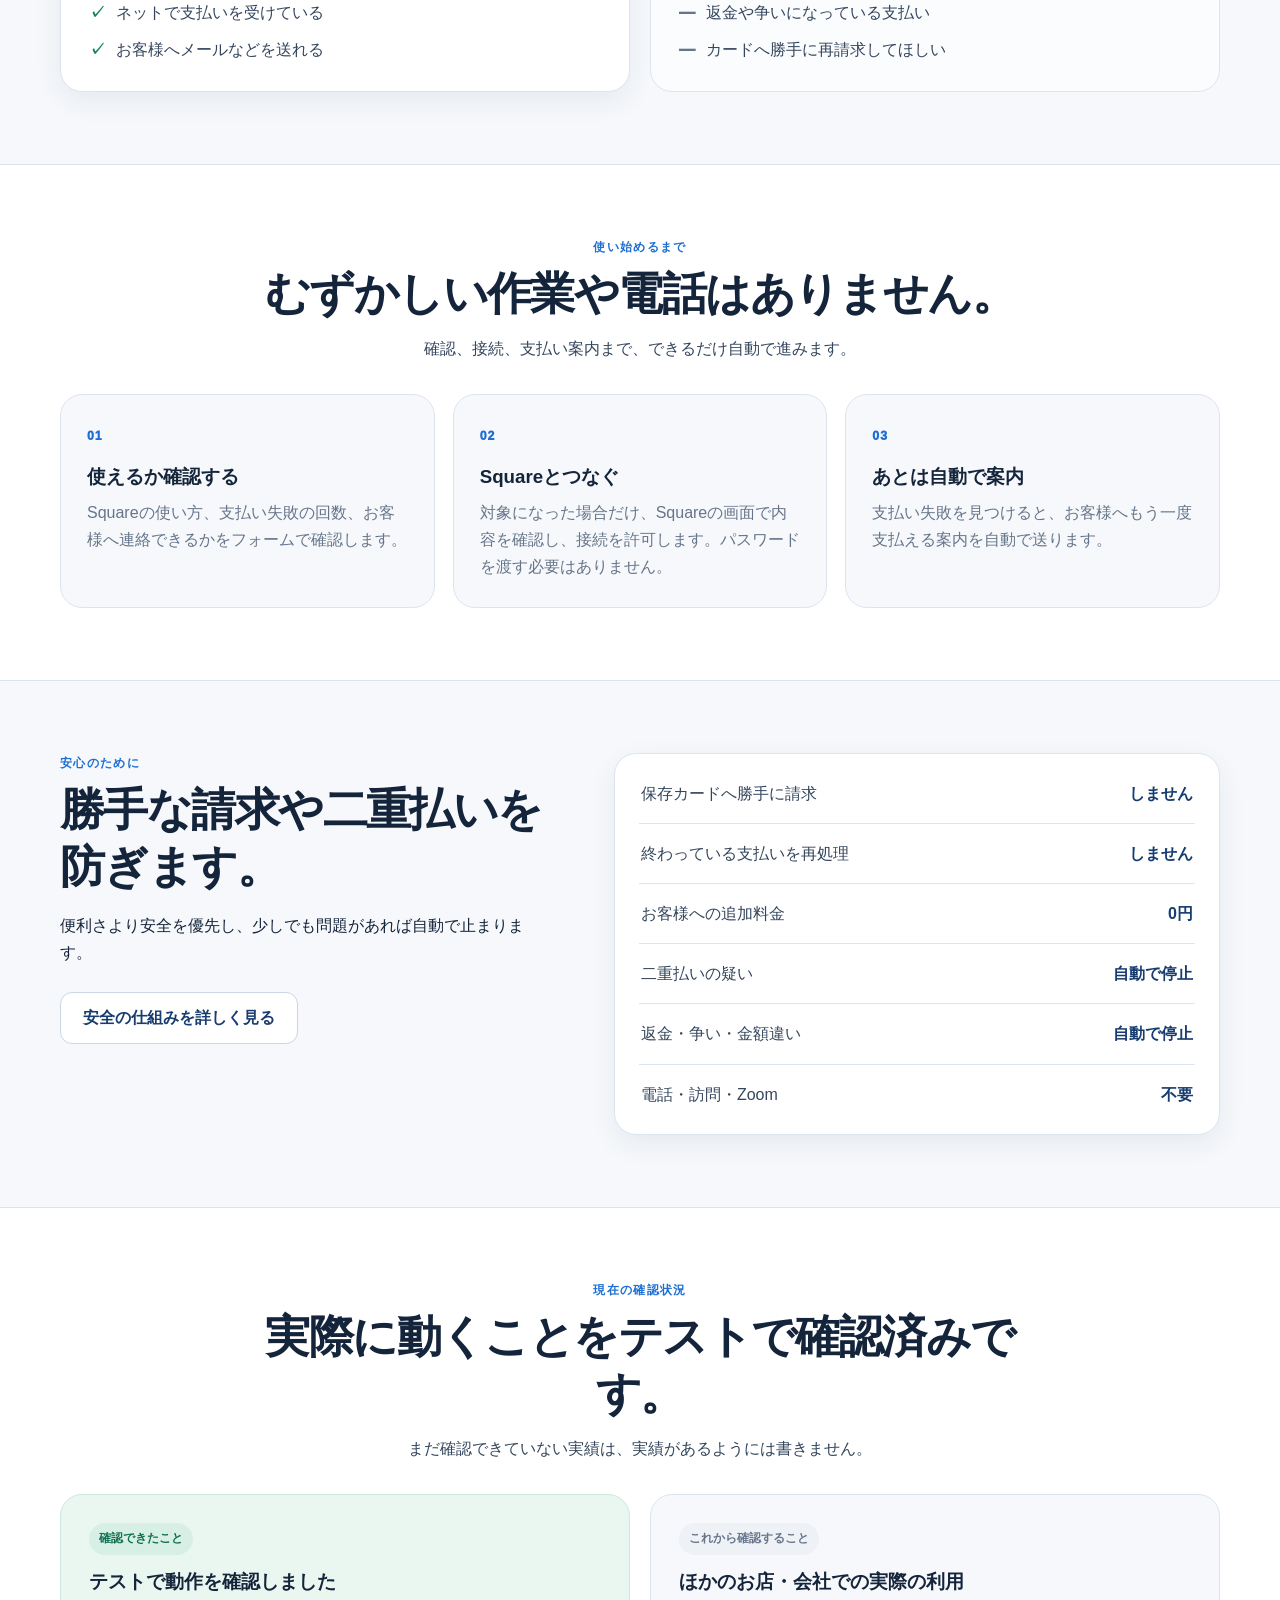
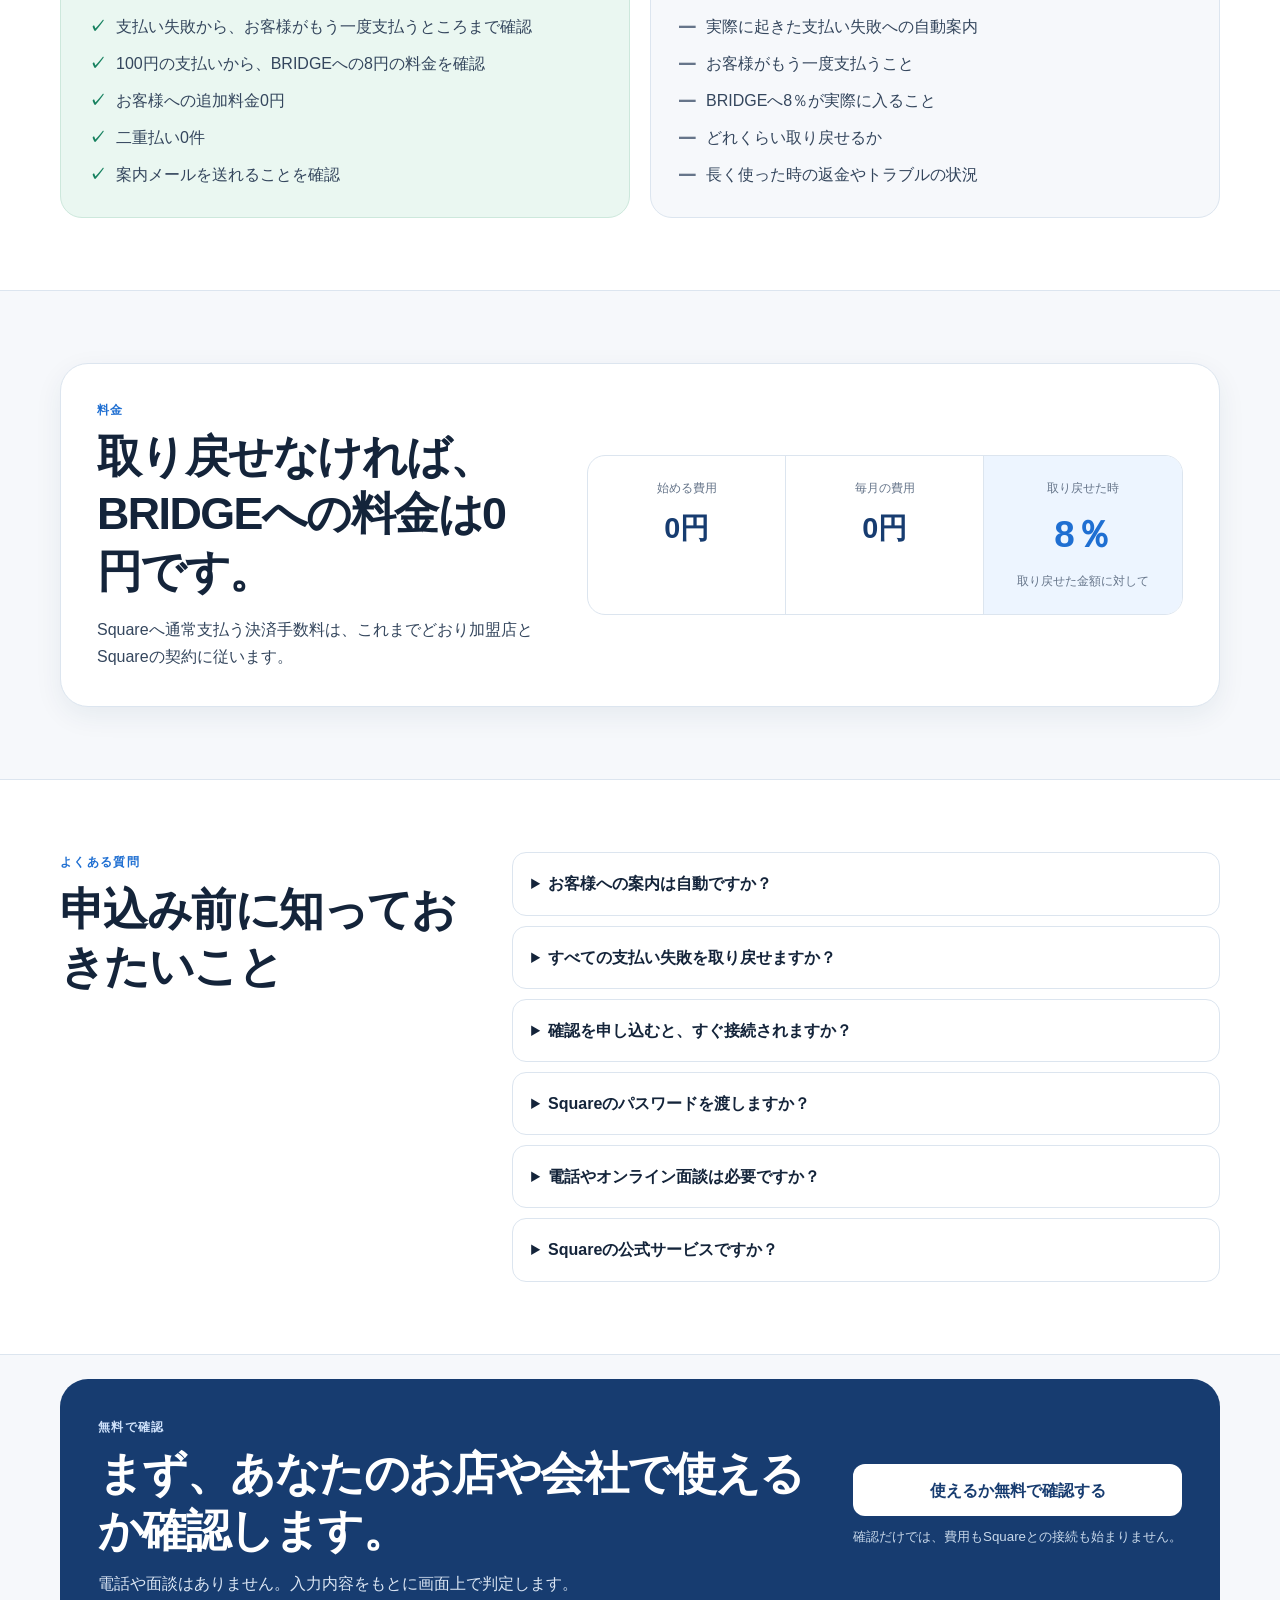
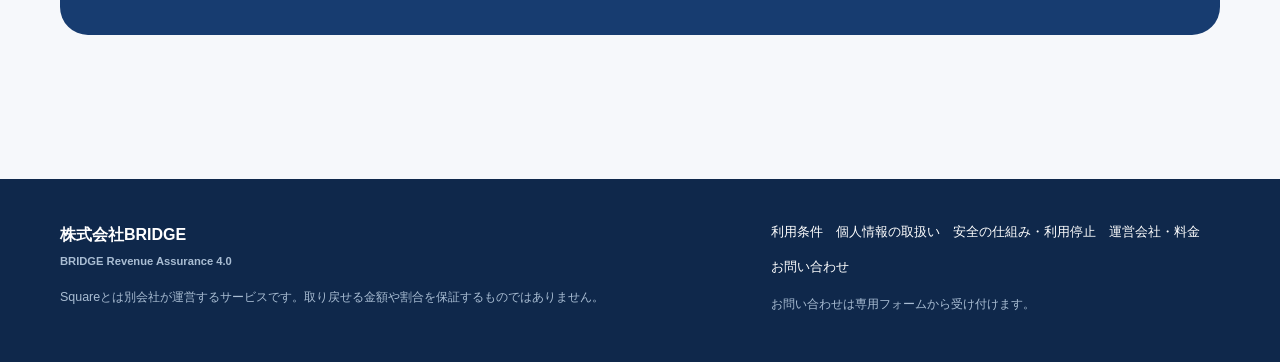
==== commit e95491f1: "Avoid implying guaranteed recovery in hero" ====
--- a/index.html
+++ b/index.html
@@ -5,10 +5,10 @@
 <meta name="viewport" content="width=device-width,initial-scale=1">
 <meta name="description" content="Squareで支払いができなかった売上を自動で見つけ、もう一度支払える案内をお客様へ自動で送るサービスです。初期費用・月額0円、取り戻せた時だけ8％。">
 <meta name="theme-color" content="#173c70">
-<meta property="og:title" content="Squareで支払いができなかった売上を取り戻す｜株式会社BRIDGE">
+<meta property="og:title" content="Squareで支払いができなかった売上の取り戻しを支援｜株式会社BRIDGE">
 <meta property="og:description" content="支払いができなかった売上を自動で見つけ、お客様へ支払い案内を自動送信。初期費用・月額0円、取り戻せた時だけ8％。">
 <meta property="og:type" content="website">
-<title>Squareで支払いができなかった売上を取り戻す｜株式会社BRIDGE</title>
+<title>Squareで支払いができなかった売上の取り戻しを支援｜株式会社BRIDGE</title>
 <link rel="stylesheet" href="style.css">
 </head>
 <body>
@@ -16,7 +16,7 @@
 <div class="top-note"><div class="wrap top-note-inner"><span>運営：株式会社BRIDGE</span><span>Squareとは別会社が運営するサービスです</span></div></div>
 <header class="site-header"><div class="wrap nav"><a class="brand" href="index.html" aria-label="トップページ"><span class="brand-mark" aria-hidden="true">B</span><span class="brand-copy"><strong>支払い失敗 売上取り戻しサポート</strong><small>BRIDGE Revenue Assurance 4.0</small></span></a><nav class="navlinks" aria-label="メインメニュー"><a href="#how">仕組み</a><a href="#safety">安全性</a><a href="#price">料金</a><a class="pill" href="apply.html">無料で対象確認</a></nav></div></header>
 <main id="main">
-<section class="hero"><div class="wrap hero-grid"><div class="hero-copy"><p class="kicker">Squareを使っているお店・会社向け</p><h1>支払いができなかった売上を、<span>自動で見つけて取り戻します。</span></h1><p class="lead">支払いができなかった売上を自動で見つけ、もう一度支払える案内をお客様へ自動で送ります。お客様が金額を確認して、自分で支払います。保存されたカードへ勝手に請求することはありません。</p><div class="price-summary" aria-label="料金"><div><strong>0円</strong><span>始める費用</span></div><div><strong>0円</strong><span>毎月の費用</span></div><div class="price-summary-main"><strong>8％</strong><span>取り戻せた時だけ</span></div><div><strong>0円</strong><span>お客様の追加負担</span></div></div><div class="actions hero-actions"><a class="btn btn-primary" href="apply.html">使えるか無料で確認する</a><a class="text-link" href="#how">仕組みを見る</a></div><p class="hero-disclaimer">確認を申し込むだけでは、費用もSquareとの接続も始まりません。</p></div><div class="recovery-visual" aria-label="売上を取り戻すまでの流れ"><div class="visual-label">売上を取り戻すまで</div><ol class="recovery-steps"><li><span class="step-number">1</span><div><strong>支払い失敗を自動で見つける</strong><small>安全に進められるものだけが対象です</small></div></li><li><span class="step-number">2</span><div><strong>お客様へ案内を自動で送る</strong><small>金額を確認して、もう一度支払える画面へ案内します</small></div></li><li><span class="step-number">3</span><div><strong>お客様が自分で支払う</strong><small>取り戻せた時だけ8％かかります</small></div></li></ol><div class="visual-assurance"><span>終わっている支払いには触れません</span><span>二重払いを防ぎます</span><span>問題があれば自動で止まります</span></div></div></div></section>
+<section class="hero"><div class="wrap hero-grid"><div class="hero-copy"><p class="kicker">Squareを使っているお店・会社向け</p><h1>支払いができなかった売上を、<span>自動で見つけて、もう一度支払えるように。</span></h1><p class="lead">支払いができなかった売上を自動で見つけ、もう一度支払える案内をお客様へ自動で送ります。お客様が金額を確認して、自分で支払います。保存されたカードへ勝手に請求することはありません。</p><div class="price-summary" aria-label="料金"><div><strong>0円</strong><span>始める費用</span></div><div><strong>0円</strong><span>毎月の費用</span></div><div class="price-summary-main"><strong>8％</strong><span>取り戻せた時だけ</span></div><div><strong>0円</strong><span>お客様の追加負担</span></div></div><div class="actions hero-actions"><a class="btn btn-primary" href="apply.html">使えるか無料で確認する</a><a class="text-link" href="#how">仕組みを見る</a></div><p class="hero-disclaimer">確認を申し込むだけでは、費用もSquareとの接続も始まりません。</p></div><div class="recovery-visual" aria-label="売上を取り戻すまでの流れ"><div class="visual-label">売上を取り戻すまで</div><ol class="recovery-steps"><li><span class="step-number">1</span><div><strong>支払い失敗を自動で見つける</strong><small>安全に進められるものだけが対象です</small></div></li><li><span class="step-number">2</span><div><strong>お客様へ案内を自動で送る</strong><small>金額を確認して、もう一度支払える画面へ案内します</small></div></li><li><span class="step-number">3</span><div><strong>お客様が自分で支払う</strong><small>取り戻せた時だけ8％かかります</small></div></li></ol><div class="visual-assurance"><span>終わっている支払いには触れません</span><span>二重払いを防ぎます</span><span>問題があれば自動で止まります</span></div></div></div></section>
 <section class="trust-band" aria-label="安心のための約束"><div class="wrap trust-grid"><div><strong>見つける・案内するまで自動</strong><span>お店側の作業を増やしません</span></div><div><strong>カード番号は預かりません</strong><span>Squareの画面でお客様が支払います</span></div><div><strong>勝手な請求はしません</strong><span>お客様が確認して支払います</span></div><div><strong>いつでもやめられます</strong><span>Squareの管理画面から停止できます</span></div></div></section>
 <section id="fit" class="section"><div class="wrap split-head"><div><p class="eyebrow">向いているお店・会社</p><h2>月謝・会費・請求書・予約の支払いがある事業者向けです。</h2></div><p>お客様がその場にいないため、支払いに失敗してもすぐ別の方法へ変えにくい売上を主に対象とします。</p></div><div class="wrap audience-grid"><article class="audience-card"><span class="audience-icon">✓</span><h3>向いています</h3><ul class="plain-list check-list"><li>会費や月謝を受け取っている</li><li>Squareの請求書を使っている</li><li>予約前に支払いを受けている</li><li>ネットで支払いを受けている</li><li>お客様へメールなどを送れる</li></ul></article><article class="audience-card audience-card-muted"><span class="audience-icon">—</span><h3>向いていません</h3><ul class="plain-list dash-list"><li>店頭での支払いがほとんど</li><li>支払い失敗がほとんどない</li><li>お客様へ連絡できない</li><li>返金や争いになっている支払い</li><li>カードへ勝手に再請求してほしい</li></ul></article></div></section>
 <section id="how" class="section section-soft"><div class="wrap section-head centered"><p class="eyebrow">使い始めるまで</p><h2>むずかしい作業や電話はありません。</h2><p>確認、接続、支払い案内まで、できるだけ自動で進みます。</p></div><div class="wrap process-grid"><article class="process-card"><span>01</span><h3>使えるか確認する</h3><p>Squareの使い方、支払い失敗の回数、お客様へ連絡できるかをフォームで確認します。</p></article><article class="process-card"><span>02</span><h3>Squareとつなぐ</h3><p>対象になった場合だけ、Squareの画面で内容を確認し、接続を許可します。パスワードを渡す必要はありません。</p></article><article class="process-card"><span>03</span><h3>あとは自動で案内</h3><p>支払い失敗を見つけると、お客様へもう一度支払える案内を自動で送ります。</p></article></div></section>
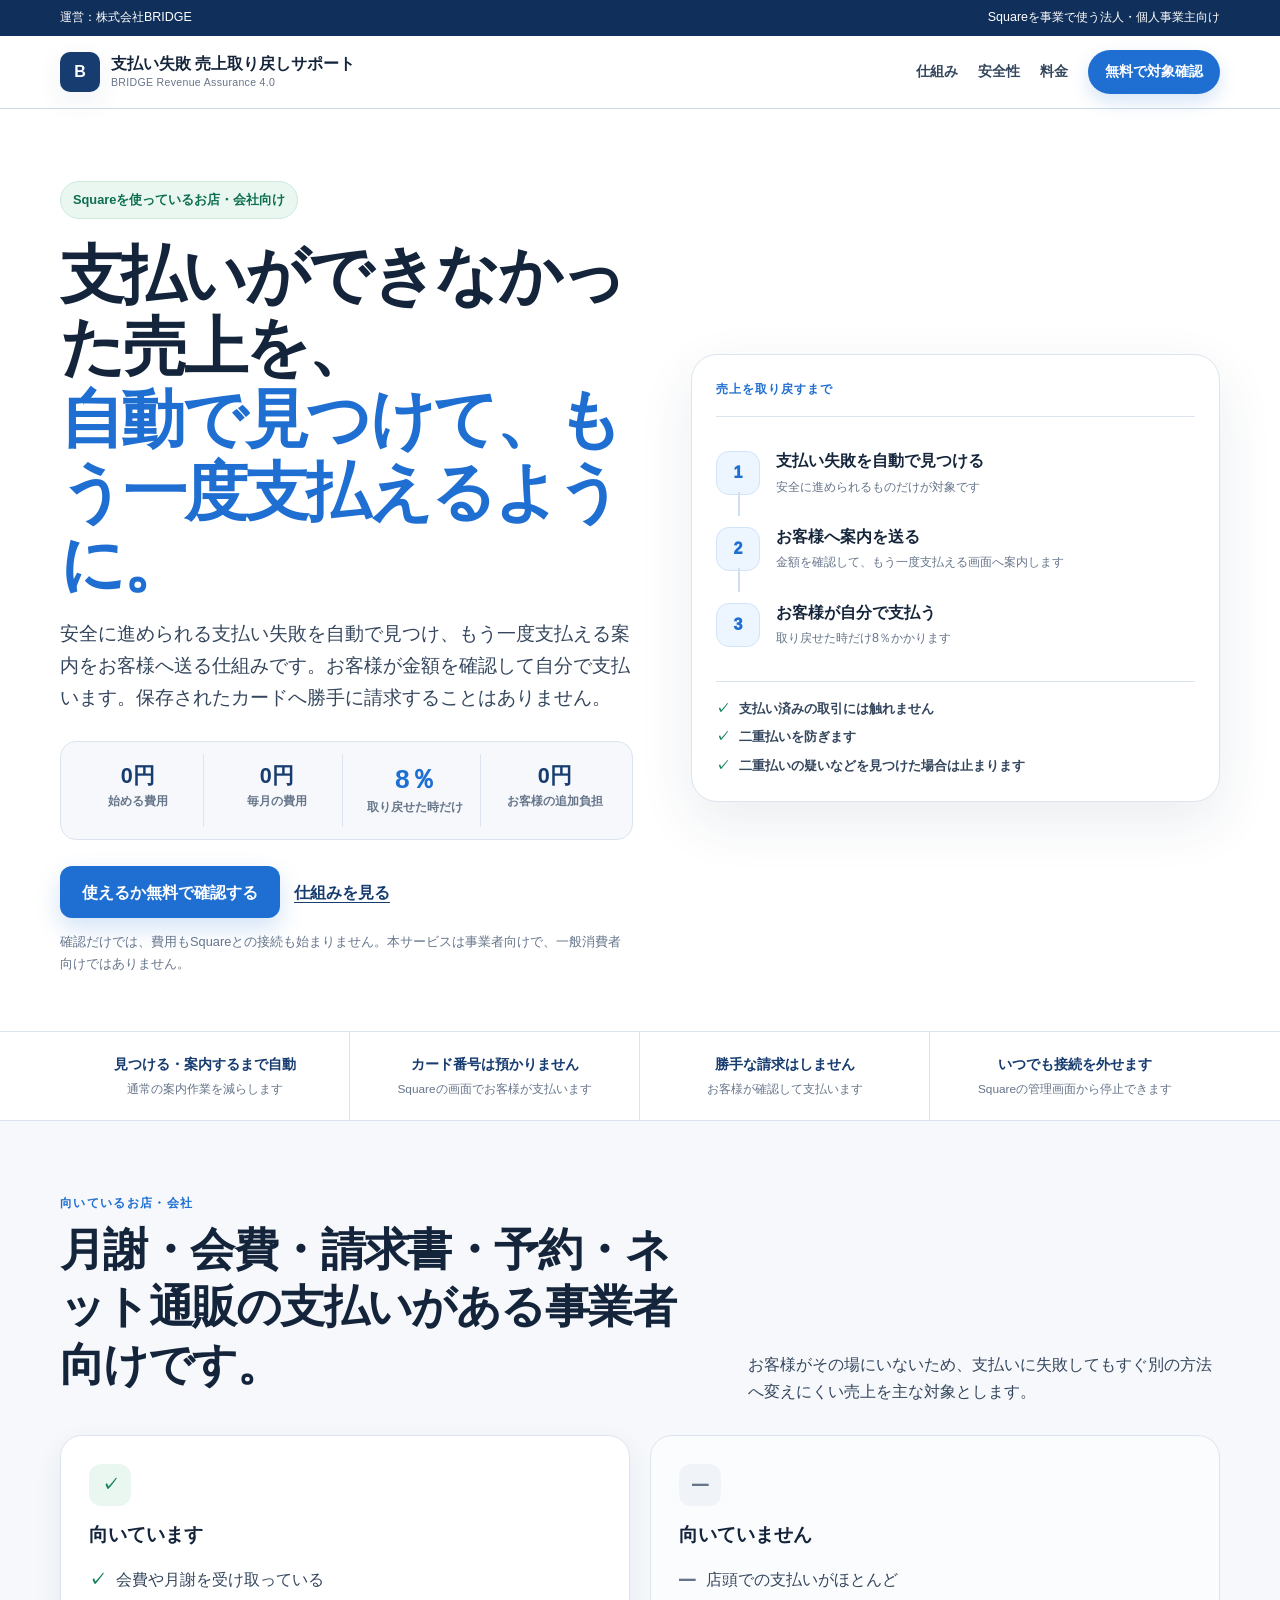
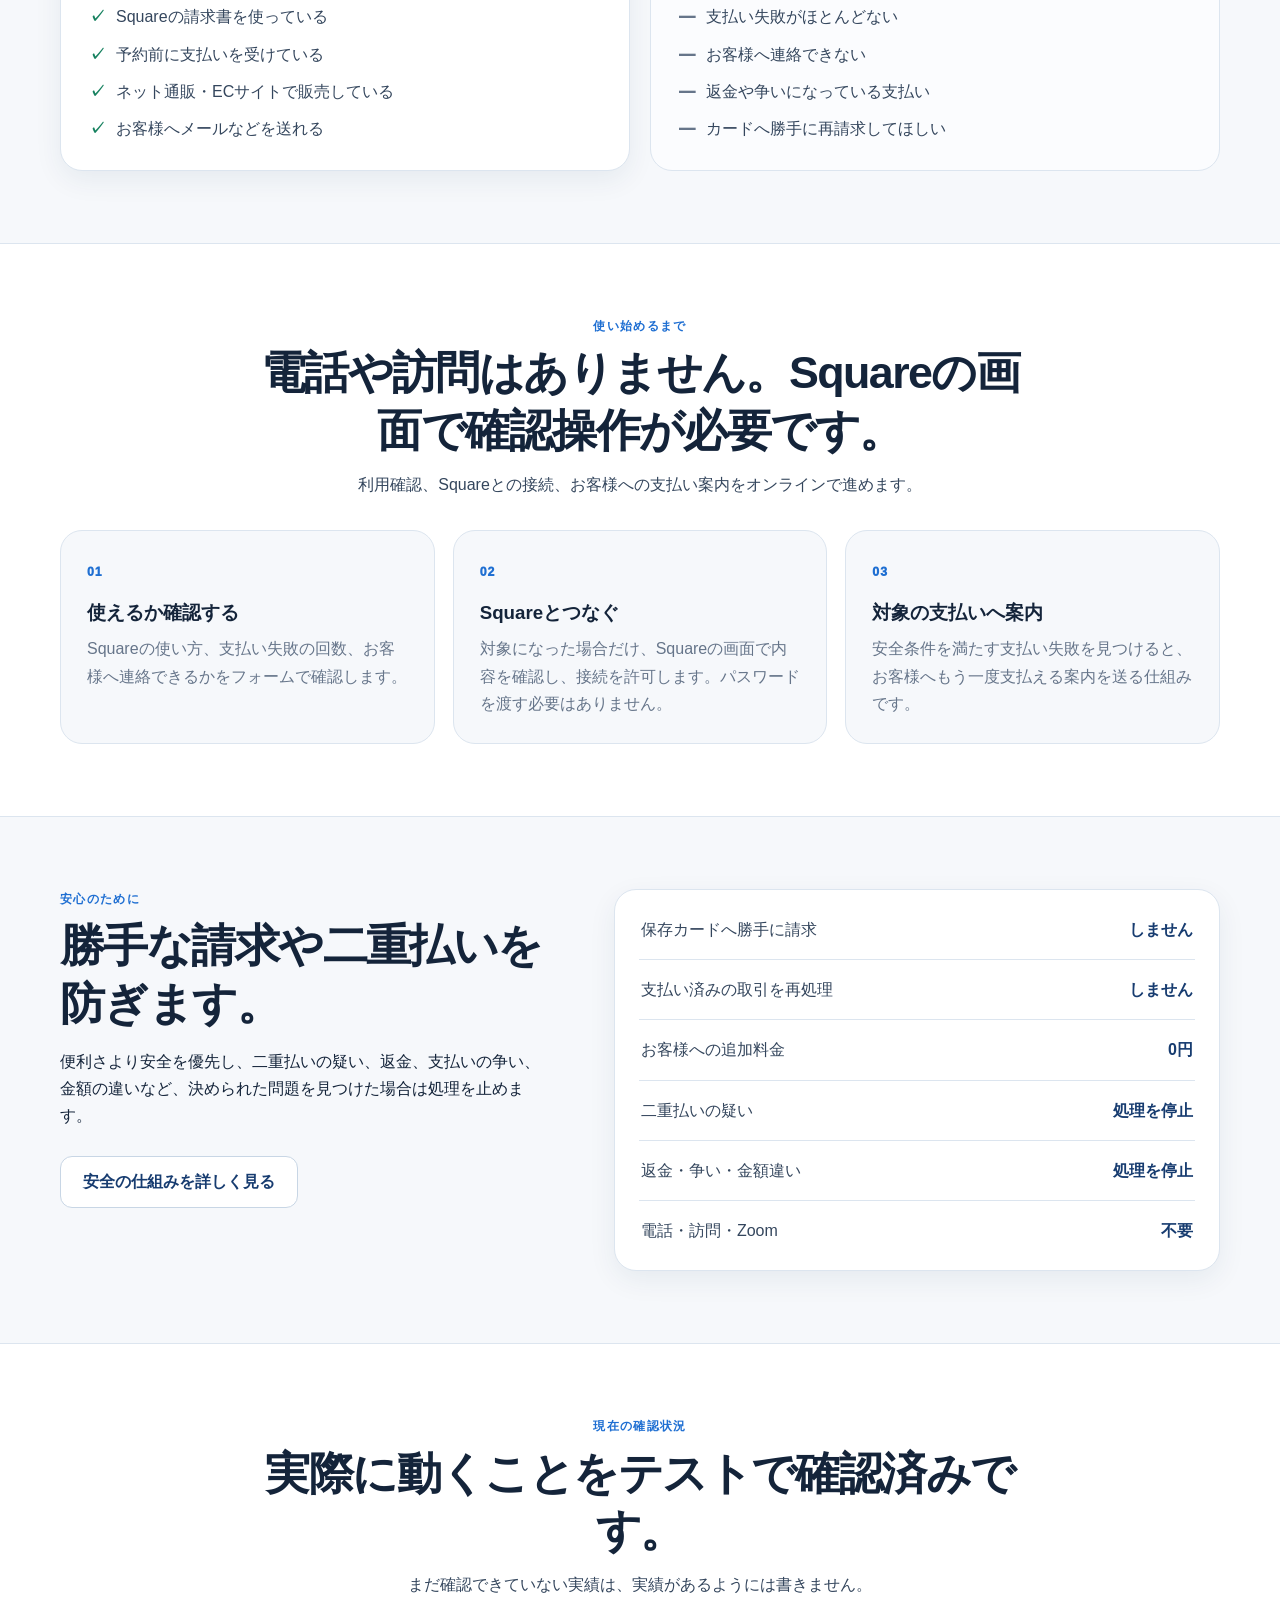
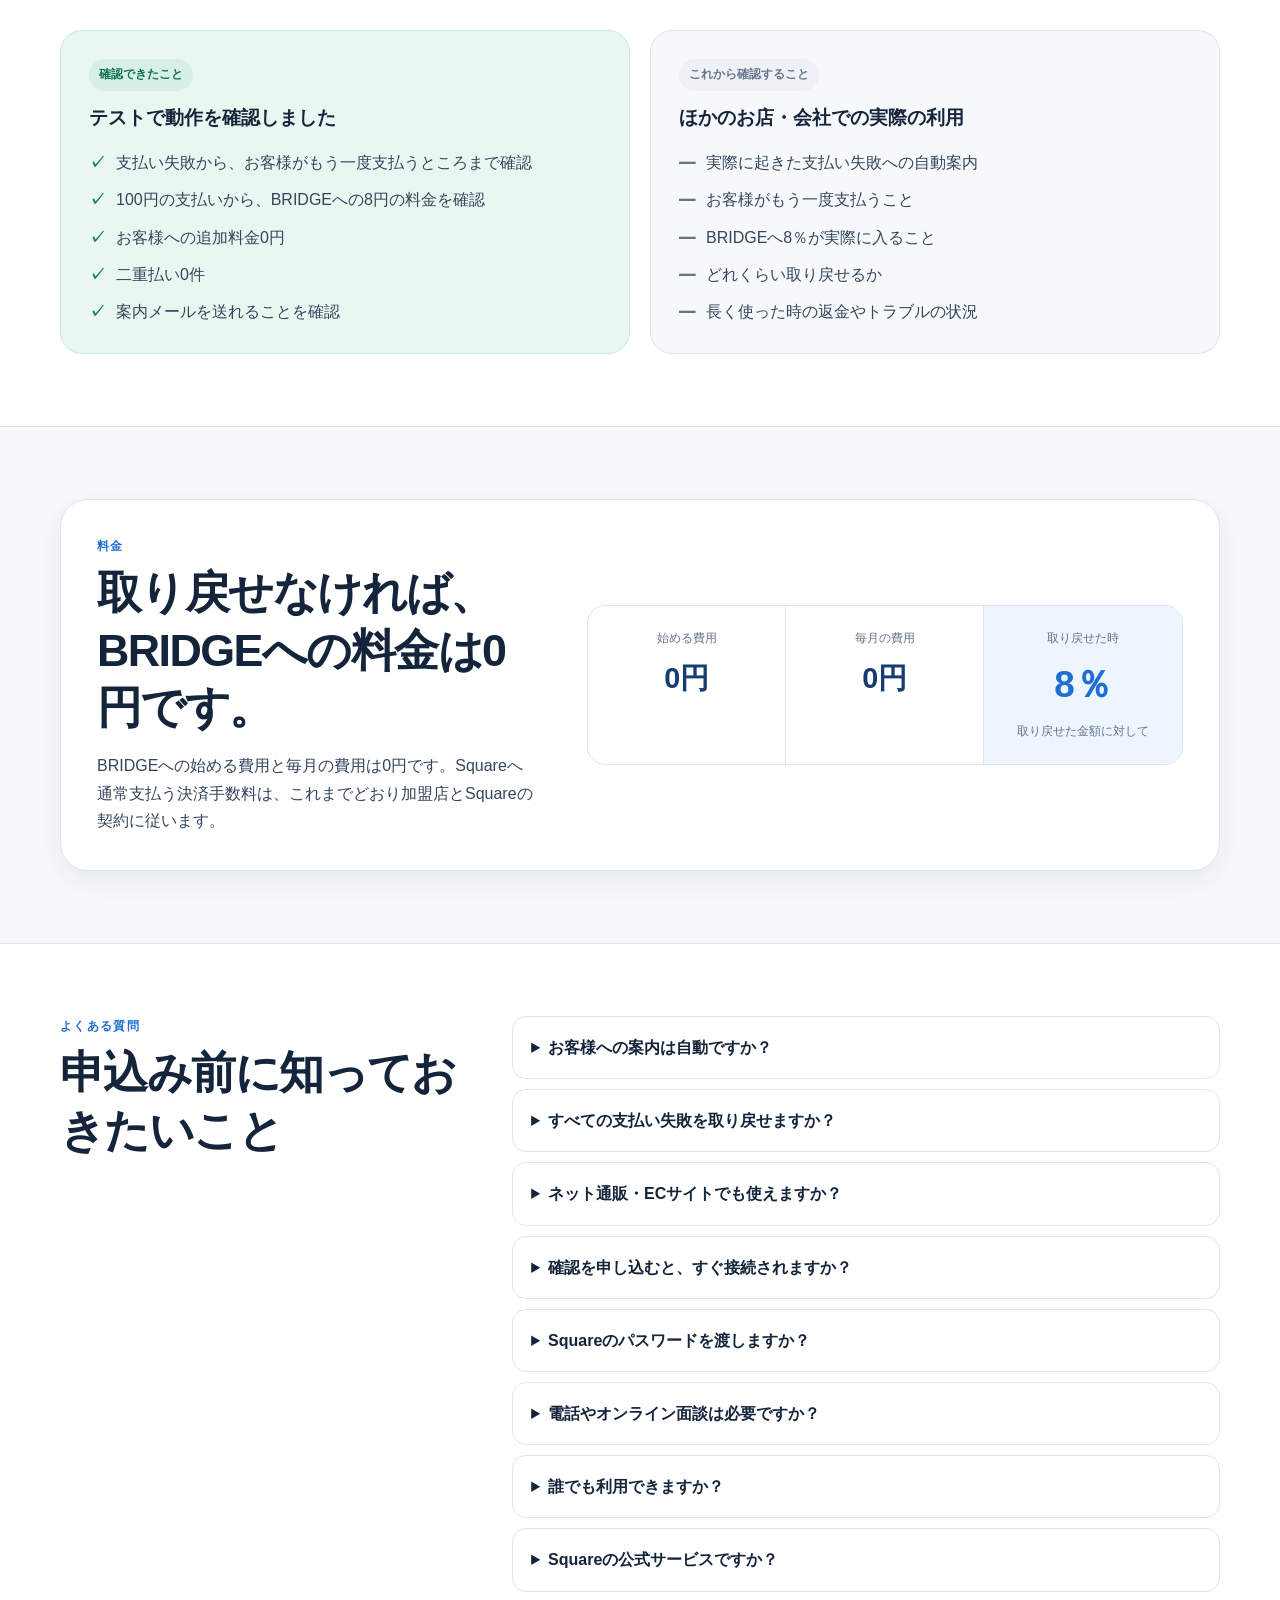
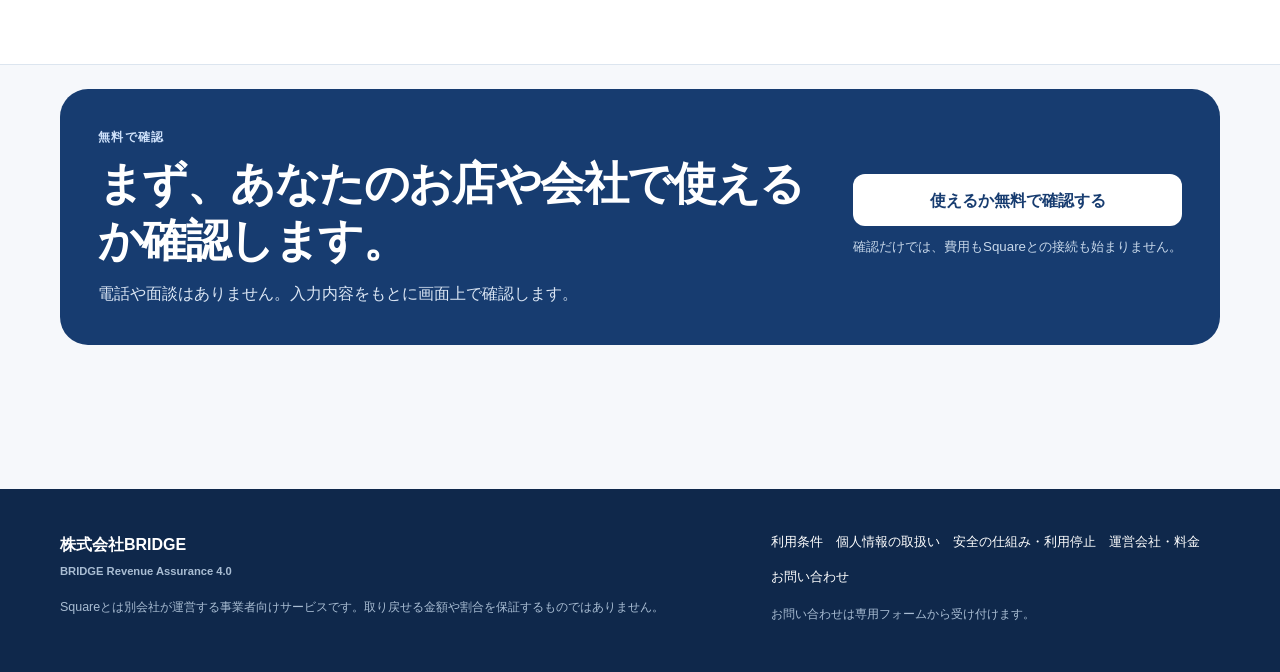
==== commit 6d624e2a: "通販事業者を追加し誤解を招く表現を修正" ====
--- a/index.html
+++ b/index.html
@@ -3,29 +3,29 @@
 <head>
 <meta charset="utf-8">
 <meta name="viewport" content="width=device-width,initial-scale=1">
-<meta name="description" content="Squareで支払いができなかった売上を自動で見つけ、もう一度支払える案内をお客様へ自動で送るサービスです。初期費用・月額0円、取り戻せた時だけ8％。">
+<meta name="description" content="Squareを事業で使う法人・個人事業主向け。支払いができなかった売上を自動で見つけ、もう一度支払える案内をお客様へ送る仕組みです。初期費用・月額0円、取り戻せた時だけ8％。">
 <meta name="theme-color" content="#173c70">
 <meta property="og:title" content="Squareで支払いができなかった売上の取り戻しを支援｜株式会社BRIDGE">
-<meta property="og:description" content="支払いができなかった売上を自動で見つけ、お客様へ支払い案内を自動送信。初期費用・月額0円、取り戻せた時だけ8％。">
+<meta property="og:description" content="支払いができなかった売上を自動で見つけ、お客様へ支払い案内を送る仕組み。初期費用・月額0円、取り戻せた時だけ8％。">
 <meta property="og:type" content="website">
 <title>Squareで支払いができなかった売上の取り戻しを支援｜株式会社BRIDGE</title>
 <link rel="stylesheet" href="style.css">
 </head>
 <body>
 <a class="skip-link" href="#main">本文へ移動</a>
-<div class="top-note"><div class="wrap top-note-inner"><span>運営：株式会社BRIDGE</span><span>Squareとは別会社が運営するサービスです</span></div></div>
+<div class="top-note"><div class="wrap top-note-inner"><span>運営：株式会社BRIDGE</span><span>Squareを事業で使う法人・個人事業主向け</span></div></div>
 <header class="site-header"><div class="wrap nav"><a class="brand" href="index.html" aria-label="トップページ"><span class="brand-mark" aria-hidden="true">B</span><span class="brand-copy"><strong>支払い失敗 売上取り戻しサポート</strong><small>BRIDGE Revenue Assurance 4.0</small></span></a><nav class="navlinks" aria-label="メインメニュー"><a href="#how">仕組み</a><a href="#safety">安全性</a><a href="#price">料金</a><a class="pill" href="apply.html">無料で対象確認</a></nav></div></header>
 <main id="main">
-<section class="hero"><div class="wrap hero-grid"><div class="hero-copy"><p class="kicker">Squareを使っているお店・会社向け</p><h1>支払いができなかった売上を、<span>自動で見つけて、もう一度支払えるように。</span></h1><p class="lead">支払いができなかった売上を自動で見つけ、もう一度支払える案内をお客様へ自動で送ります。お客様が金額を確認して、自分で支払います。保存されたカードへ勝手に請求することはありません。</p><div class="price-summary" aria-label="料金"><div><strong>0円</strong><span>始める費用</span></div><div><strong>0円</strong><span>毎月の費用</span></div><div class="price-summary-main"><strong>8％</strong><span>取り戻せた時だけ</span></div><div><strong>0円</strong><span>お客様の追加負担</span></div></div><div class="actions hero-actions"><a class="btn btn-primary" href="apply.html">使えるか無料で確認する</a><a class="text-link" href="#how">仕組みを見る</a></div><p class="hero-disclaimer">確認を申し込むだけでは、費用もSquareとの接続も始まりません。</p></div><div class="recovery-visual" aria-label="売上を取り戻すまでの流れ"><div class="visual-label">売上を取り戻すまで</div><ol class="recovery-steps"><li><span class="step-number">1</span><div><strong>支払い失敗を自動で見つける</strong><small>安全に進められるものだけが対象です</small></div></li><li><span class="step-number">2</span><div><strong>お客様へ案内を自動で送る</strong><small>金額を確認して、もう一度支払える画面へ案内します</small></div></li><li><span class="step-number">3</span><div><strong>お客様が自分で支払う</strong><small>取り戻せた時だけ8％かかります</small></div></li></ol><div class="visual-assurance"><span>終わっている支払いには触れません</span><span>二重払いを防ぎます</span><span>問題があれば自動で止まります</span></div></div></div></section>
-<section class="trust-band" aria-label="安心のための約束"><div class="wrap trust-grid"><div><strong>見つける・案内するまで自動</strong><span>お店側の作業を増やしません</span></div><div><strong>カード番号は預かりません</strong><span>Squareの画面でお客様が支払います</span></div><div><strong>勝手な請求はしません</strong><span>お客様が確認して支払います</span></div><div><strong>いつでもやめられます</strong><span>Squareの管理画面から停止できます</span></div></div></section>
-<section id="fit" class="section"><div class="wrap split-head"><div><p class="eyebrow">向いているお店・会社</p><h2>月謝・会費・請求書・予約の支払いがある事業者向けです。</h2></div><p>お客様がその場にいないため、支払いに失敗してもすぐ別の方法へ変えにくい売上を主に対象とします。</p></div><div class="wrap audience-grid"><article class="audience-card"><span class="audience-icon">✓</span><h3>向いています</h3><ul class="plain-list check-list"><li>会費や月謝を受け取っている</li><li>Squareの請求書を使っている</li><li>予約前に支払いを受けている</li><li>ネットで支払いを受けている</li><li>お客様へメールなどを送れる</li></ul></article><article class="audience-card audience-card-muted"><span class="audience-icon">—</span><h3>向いていません</h3><ul class="plain-list dash-list"><li>店頭での支払いがほとんど</li><li>支払い失敗がほとんどない</li><li>お客様へ連絡できない</li><li>返金や争いになっている支払い</li><li>カードへ勝手に再請求してほしい</li></ul></article></div></section>
-<section id="how" class="section section-soft"><div class="wrap section-head centered"><p class="eyebrow">使い始めるまで</p><h2>むずかしい作業や電話はありません。</h2><p>確認、接続、支払い案内まで、できるだけ自動で進みます。</p></div><div class="wrap process-grid"><article class="process-card"><span>01</span><h3>使えるか確認する</h3><p>Squareの使い方、支払い失敗の回数、お客様へ連絡できるかをフォームで確認します。</p></article><article class="process-card"><span>02</span><h3>Squareとつなぐ</h3><p>対象になった場合だけ、Squareの画面で内容を確認し、接続を許可します。パスワードを渡す必要はありません。</p></article><article class="process-card"><span>03</span><h3>あとは自動で案内</h3><p>支払い失敗を見つけると、お客様へもう一度支払える案内を自動で送ります。</p></article></div></section>
-<section id="safety" class="section"><div class="wrap safety-layout"><div class="section-head"><p class="eyebrow">安心のために</p><h2>勝手な請求や二重払いを防ぎます。</h2><p>便利さより安全を優先し、少しでも問題があれば自動で止まります。</p><div class="actions"><a class="btn btn-secondary" href="security.html">安全の仕組みを詳しく見る</a></div></div><div class="safety-table" role="list"><div role="listitem"><span>保存カードへ勝手に請求</span><strong>しません</strong></div><div role="listitem"><span>終わっている支払いを再処理</span><strong>しません</strong></div><div role="listitem"><span>お客様への追加料金</span><strong>0円</strong></div><div role="listitem"><span>二重払いの疑い</span><strong>自動で停止</strong></div><div role="listitem"><span>返金・争い・金額違い</span><strong>自動で停止</strong></div><div role="listitem"><span>電話・訪問・Zoom</span><strong>不要</strong></div></div></div></section>
+<section class="hero"><div class="wrap hero-grid"><div class="hero-copy"><p class="kicker">Squareを使っているお店・会社向け</p><h1>支払いができなかった売上を、<span>自動で見つけて、もう一度支払えるように。</span></h1><p class="lead">安全に進められる支払い失敗を自動で見つけ、もう一度支払える案内をお客様へ送る仕組みです。お客様が金額を確認して自分で支払います。保存されたカードへ勝手に請求することはありません。</p><div class="price-summary" aria-label="料金"><div><strong>0円</strong><span>始める費用</span></div><div><strong>0円</strong><span>毎月の費用</span></div><div class="price-summary-main"><strong>8％</strong><span>取り戻せた時だけ</span></div><div><strong>0円</strong><span>お客様の追加負担</span></div></div><div class="actions hero-actions"><a class="btn btn-primary" href="apply.html">使えるか無料で確認する</a><a class="text-link" href="#how">仕組みを見る</a></div><p class="hero-disclaimer">確認だけでは、費用もSquareとの接続も始まりません。本サービスは事業者向けで、一般消費者向けではありません。</p></div><div class="recovery-visual" aria-label="売上を取り戻すまでの流れ"><div class="visual-label">売上を取り戻すまで</div><ol class="recovery-steps"><li><span class="step-number">1</span><div><strong>支払い失敗を自動で見つける</strong><small>安全に進められるものだけが対象です</small></div></li><li><span class="step-number">2</span><div><strong>お客様へ案内を送る</strong><small>金額を確認して、もう一度支払える画面へ案内します</small></div></li><li><span class="step-number">3</span><div><strong>お客様が自分で支払う</strong><small>取り戻せた時だけ8％かかります</small></div></li></ol><div class="visual-assurance"><span>支払い済みの取引には触れません</span><span>二重払いを防ぎます</span><span>二重払いの疑いなどを見つけた場合は止まります</span></div></div></div></section>
+<section class="trust-band" aria-label="安心のための約束"><div class="wrap trust-grid"><div><strong>見つける・案内するまで自動</strong><span>通常の案内作業を減らします</span></div><div><strong>カード番号は預かりません</strong><span>Squareの画面でお客様が支払います</span></div><div><strong>勝手な請求はしません</strong><span>お客様が確認して支払います</span></div><div><strong>いつでも接続を外せます</strong><span>Squareの管理画面から停止できます</span></div></div></section>
+<section id="fit" class="section"><div class="wrap split-head"><div><p class="eyebrow">向いているお店・会社</p><h2>月謝・会費・請求書・予約・ネット通販の支払いがある事業者向けです。</h2></div><p>お客様がその場にいないため、支払いに失敗してもすぐ別の方法へ変えにくい売上を主な対象とします。</p></div><div class="wrap audience-grid"><article class="audience-card"><span class="audience-icon">✓</span><h3>向いています</h3><ul class="plain-list check-list"><li>会費や月謝を受け取っている</li><li>Squareの請求書を使っている</li><li>予約前に支払いを受けている</li><li>ネット通販・ECサイトで販売している</li><li>お客様へメールなどを送れる</li></ul></article><article class="audience-card audience-card-muted"><span class="audience-icon">—</span><h3>向いていません</h3><ul class="plain-list dash-list"><li>店頭での支払いがほとんど</li><li>支払い失敗がほとんどない</li><li>お客様へ連絡できない</li><li>返金や争いになっている支払い</li><li>カードへ勝手に再請求してほしい</li></ul></article></div></section>
+<section id="how" class="section section-soft"><div class="wrap section-head centered"><p class="eyebrow">使い始めるまで</p><h2>電話や訪問はありません。Squareの画面で確認操作が必要です。</h2><p>利用確認、Squareとの接続、お客様への支払い案内をオンラインで進めます。</p></div><div class="wrap process-grid"><article class="process-card"><span>01</span><h3>使えるか確認する</h3><p>Squareの使い方、支払い失敗の回数、お客様へ連絡できるかをフォームで確認します。</p></article><article class="process-card"><span>02</span><h3>Squareとつなぐ</h3><p>対象になった場合だけ、Squareの画面で内容を確認し、接続を許可します。パスワードを渡す必要はありません。</p></article><article class="process-card"><span>03</span><h3>対象の支払いへ案内</h3><p>安全条件を満たす支払い失敗を見つけると、お客様へもう一度支払える案内を送る仕組みです。</p></article></div></section>
+<section id="safety" class="section"><div class="wrap safety-layout"><div class="section-head"><p class="eyebrow">安心のために</p><h2>勝手な請求や二重払いを防ぎます。</h2><p>便利さより安全を優先し、二重払いの疑い、返金、支払いの争い、金額の違いなど、決められた問題を見つけた場合は処理を止めます。</p><div class="actions"><a class="btn btn-secondary" href="security.html">安全の仕組みを詳しく見る</a></div></div><div class="safety-table" role="list"><div role="listitem"><span>保存カードへ勝手に請求</span><strong>しません</strong></div><div role="listitem"><span>支払い済みの取引を再処理</span><strong>しません</strong></div><div role="listitem"><span>お客様への追加料金</span><strong>0円</strong></div><div role="listitem"><span>二重払いの疑い</span><strong>処理を停止</strong></div><div role="listitem"><span>返金・争い・金額違い</span><strong>処理を停止</strong></div><div role="listitem"><span>電話・訪問・Zoom</span><strong>不要</strong></div></div></div></section>
 <section id="proof" class="section section-soft"><div class="wrap section-head centered"><p class="eyebrow">現在の確認状況</p><h2>実際に動くことをテストで確認済みです。</h2><p>まだ確認できていない実績は、実績があるようには書きません。</p></div><div class="wrap proof-grid"><article class="proof-card proof-card-ok"><p class="proof-label">確認できたこと</p><h3>テストで動作を確認しました</h3><ul class="plain-list check-list"><li>支払い失敗から、お客様がもう一度支払うところまで確認</li><li>100円の支払いから、BRIDGEへの8円の料金を確認</li><li>お客様への追加料金0円</li><li>二重払い0件</li><li>案内メールを送れることを確認</li></ul></article><article class="proof-card"><p class="proof-label proof-label-pending">これから確認すること</p><h3>ほかのお店・会社での実際の利用</h3><ul class="plain-list dash-list"><li>実際に起きた支払い失敗への自動案内</li><li>お客様がもう一度支払うこと</li><li>BRIDGEへ8％が実際に入ること</li><li>どれくらい取り戻せるか</li><li>長く使った時の返金やトラブルの状況</li></ul></article></div></section>
-<section id="price" class="section"><div class="wrap pricing-panel"><div><p class="eyebrow">料金</p><h2>取り戻せなければ、BRIDGEへの料金は0円です。</h2><p>Squareへ通常支払う決済手数料は、これまでどおり加盟店とSquareの契約に従います。</p></div><div class="pricing-main"><div><span>始める費用</span><strong>0円</strong></div><div><span>毎月の費用</span><strong>0円</strong></div><div class="pricing-success"><span>取り戻せた時</span><strong>8％</strong><small>取り戻せた金額に対して</small></div></div></div></section>
-<section id="faq" class="section section-soft"><div class="wrap faq-layout"><div class="section-head"><p class="eyebrow">よくある質問</p><h2>申込み前に知っておきたいこと</h2></div><div class="faq-list"><details><summary>お客様への案内は自動ですか？</summary><p>はい。支払いができなかった売上を自動で見つけ、もう一度支払える案内を自動で送ります。</p></details><details><summary>すべての支払い失敗を取り戻せますか？</summary><p>いいえ。お客様へ連絡できること、すでに支払い済み・返金済み・争いになっている支払いではないことなど、安全に進められるものだけが対象です。</p></details><details><summary>確認を申し込むと、すぐ接続されますか？</summary><p>いいえ。最初は使えるかを確認するだけです。対象になった場合だけ、Squareとの接続方法をご案内します。</p></details><details><summary>Squareのパスワードを渡しますか？</summary><p>渡しません。加盟店自身がSquareの画面で内容を確認し、接続を許可します。</p></details><details><summary>電話やオンライン面談は必要ですか？</summary><p>不要です。申込みから接続までオンラインで進めます。</p></details><details><summary>Squareの公式サービスですか？</summary><p>いいえ。株式会社BRIDGEが運営する、Squareとは別のサービスです。</p></details></div></div></section>
-<section class="section final-section"><div class="wrap final-cta"><div><p class="eyebrow eyebrow-light">無料で確認</p><h2>まず、あなたのお店や会社で使えるか確認します。</h2><p>電話や面談はありません。入力内容をもとに画面上で判定します。</p></div><div class="final-actions"><a class="btn btn-light" href="apply.html">使えるか無料で確認する</a><small>確認だけでは、費用もSquareとの接続も始まりません。</small></div></div></section>
+<section id="price" class="section"><div class="wrap pricing-panel"><div><p class="eyebrow">料金</p><h2>取り戻せなければ、BRIDGEへの料金は0円です。</h2><p>BRIDGEへの始める費用と毎月の費用は0円です。Squareへ通常支払う決済手数料は、これまでどおり加盟店とSquareの契約に従います。</p></div><div class="pricing-main"><div><span>始める費用</span><strong>0円</strong></div><div><span>毎月の費用</span><strong>0円</strong></div><div class="pricing-success"><span>取り戻せた時</span><strong>8％</strong><small>取り戻せた金額に対して</small></div></div></div></section>
+<section id="faq" class="section section-soft"><div class="wrap faq-layout"><div class="section-head"><p class="eyebrow">よくある質問</p><h2>申込み前に知っておきたいこと</h2></div><div class="faq-list"><details><summary>お客様への案内は自動ですか？</summary><p>安全条件を満たす支払い失敗を見つけ、お客様へ支払い案内を送る仕組みです。テストで案内メールを送れることは確認済みですが、ほかのお店・会社での実運用は限定導入で確認中です。</p></details><details><summary>すべての支払い失敗を取り戻せますか？</summary><p>いいえ。お客様へ連絡できること、すでに支払い済み・返金済み・争いになっている支払いではないことなど、安全に進められるものだけが対象です。</p></details><details><summary>ネット通販・ECサイトでも使えますか？</summary><p>Squareで支払いを受け、支払いに失敗したお客様を確認でき、正当に利用できるメールアドレスなどで案内できる場合は対象候補です。購入時にすぐ別の方法で支払える取引など、効果が小さい場合もあります。</p></details><details><summary>確認を申し込むと、すぐ接続されますか？</summary><p>いいえ。最初は使えるかを確認するだけです。対象になった場合だけ、Squareとの接続方法をご案内します。</p></details><details><summary>Squareのパスワードを渡しますか？</summary><p>渡しません。加盟店自身がSquareの画面で内容を確認し、接続を許可します。</p></details><details><summary>電話やオンライン面談は必要ですか？</summary><p>不要です。申込みから接続までオンラインで進めます。ただし、Squareの画面での確認操作は必要です。</p></details><details><summary>誰でも利用できますか？</summary><p>いいえ。Squareを事業で利用する法人・個人事業主向けです。一般消費者向けのサービスではありません。</p></details><details><summary>Squareの公式サービスですか？</summary><p>いいえ。株式会社BRIDGEが運営する、Squareとは別のサービスです。</p></details></div></div></section>
+<section class="section final-section"><div class="wrap final-cta"><div><p class="eyebrow eyebrow-light">無料で確認</p><h2>まず、あなたのお店や会社で使えるか確認します。</h2><p>電話や面談はありません。入力内容をもとに画面上で確認します。</p></div><div class="final-actions"><a class="btn btn-light" href="apply.html">使えるか無料で確認する</a><small>確認だけでは、費用もSquareとの接続も始まりません。</small></div></div></section>
 </main>
-<footer class="site-footer"><div class="wrap footer-grid"><div><div class="footer-title">株式会社BRIDGE<small>BRIDGE Revenue Assurance 4.0</small></div><p class="footer-note">Squareとは別会社が運営するサービスです。取り戻せる金額や割合を保証するものではありません。</p></div><div><div class="footerlinks"><a href="terms.html">利用条件</a><a href="privacy.html">個人情報の取扱い</a><a href="security.html">安全の仕組み・利用停止</a><a href="legal.html">運営会社・料金</a><a href="contact.html">お問い合わせ</a></div><p class="footer-note">お問い合わせは専用フォームから受け付けます。</p></div></div></footer>
+<footer class="site-footer"><div class="wrap footer-grid"><div><div class="footer-title">株式会社BRIDGE<small>BRIDGE Revenue Assurance 4.0</small></div><p class="footer-note">Squareとは別会社が運営する事業者向けサービスです。取り戻せる金額や割合を保証するものではありません。</p></div><div><div class="footerlinks"><a href="terms.html">利用条件</a><a href="privacy.html">個人情報の取扱い</a><a href="security.html">安全の仕組み・利用停止</a><a href="legal.html">運営会社・料金</a><a href="contact.html">お問い合わせ</a></div><p class="footer-note">お問い合わせは専用フォームから受け付けます。</p></div></div></footer>
 </body>
 </html>
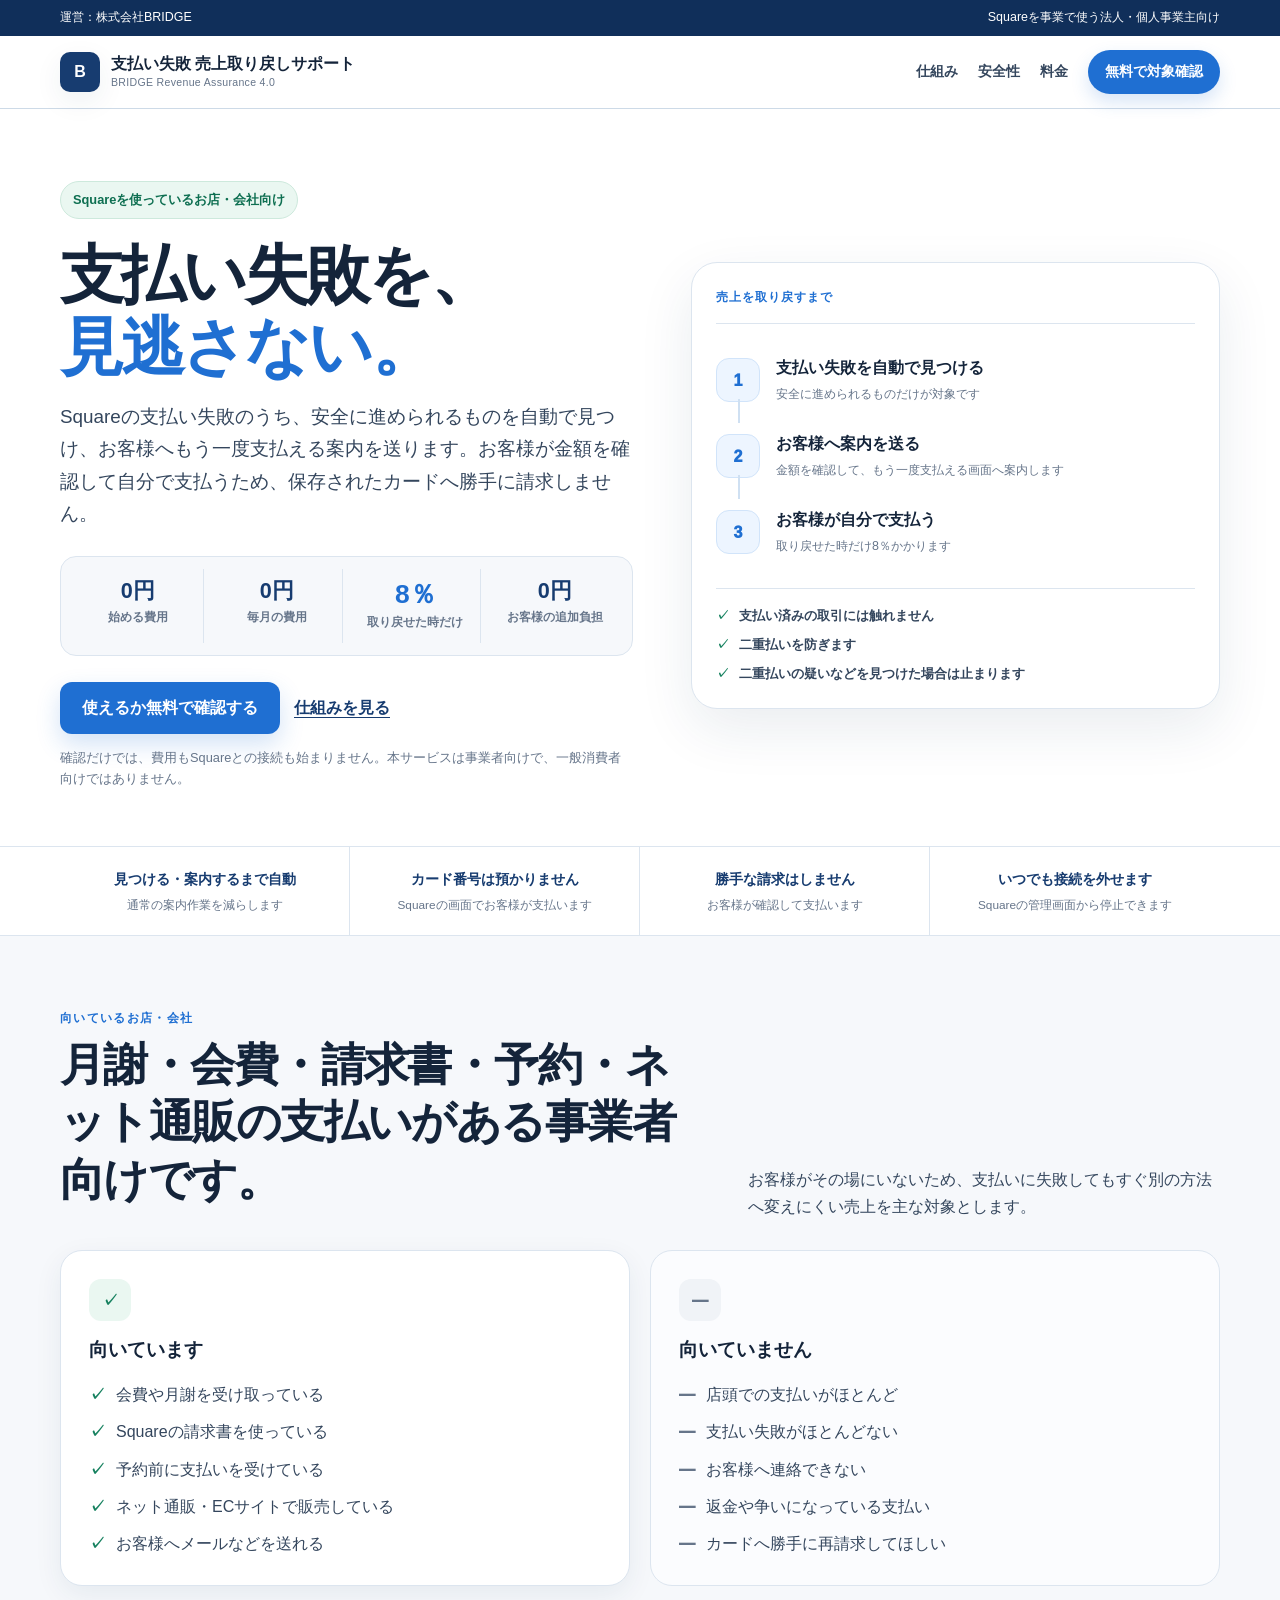
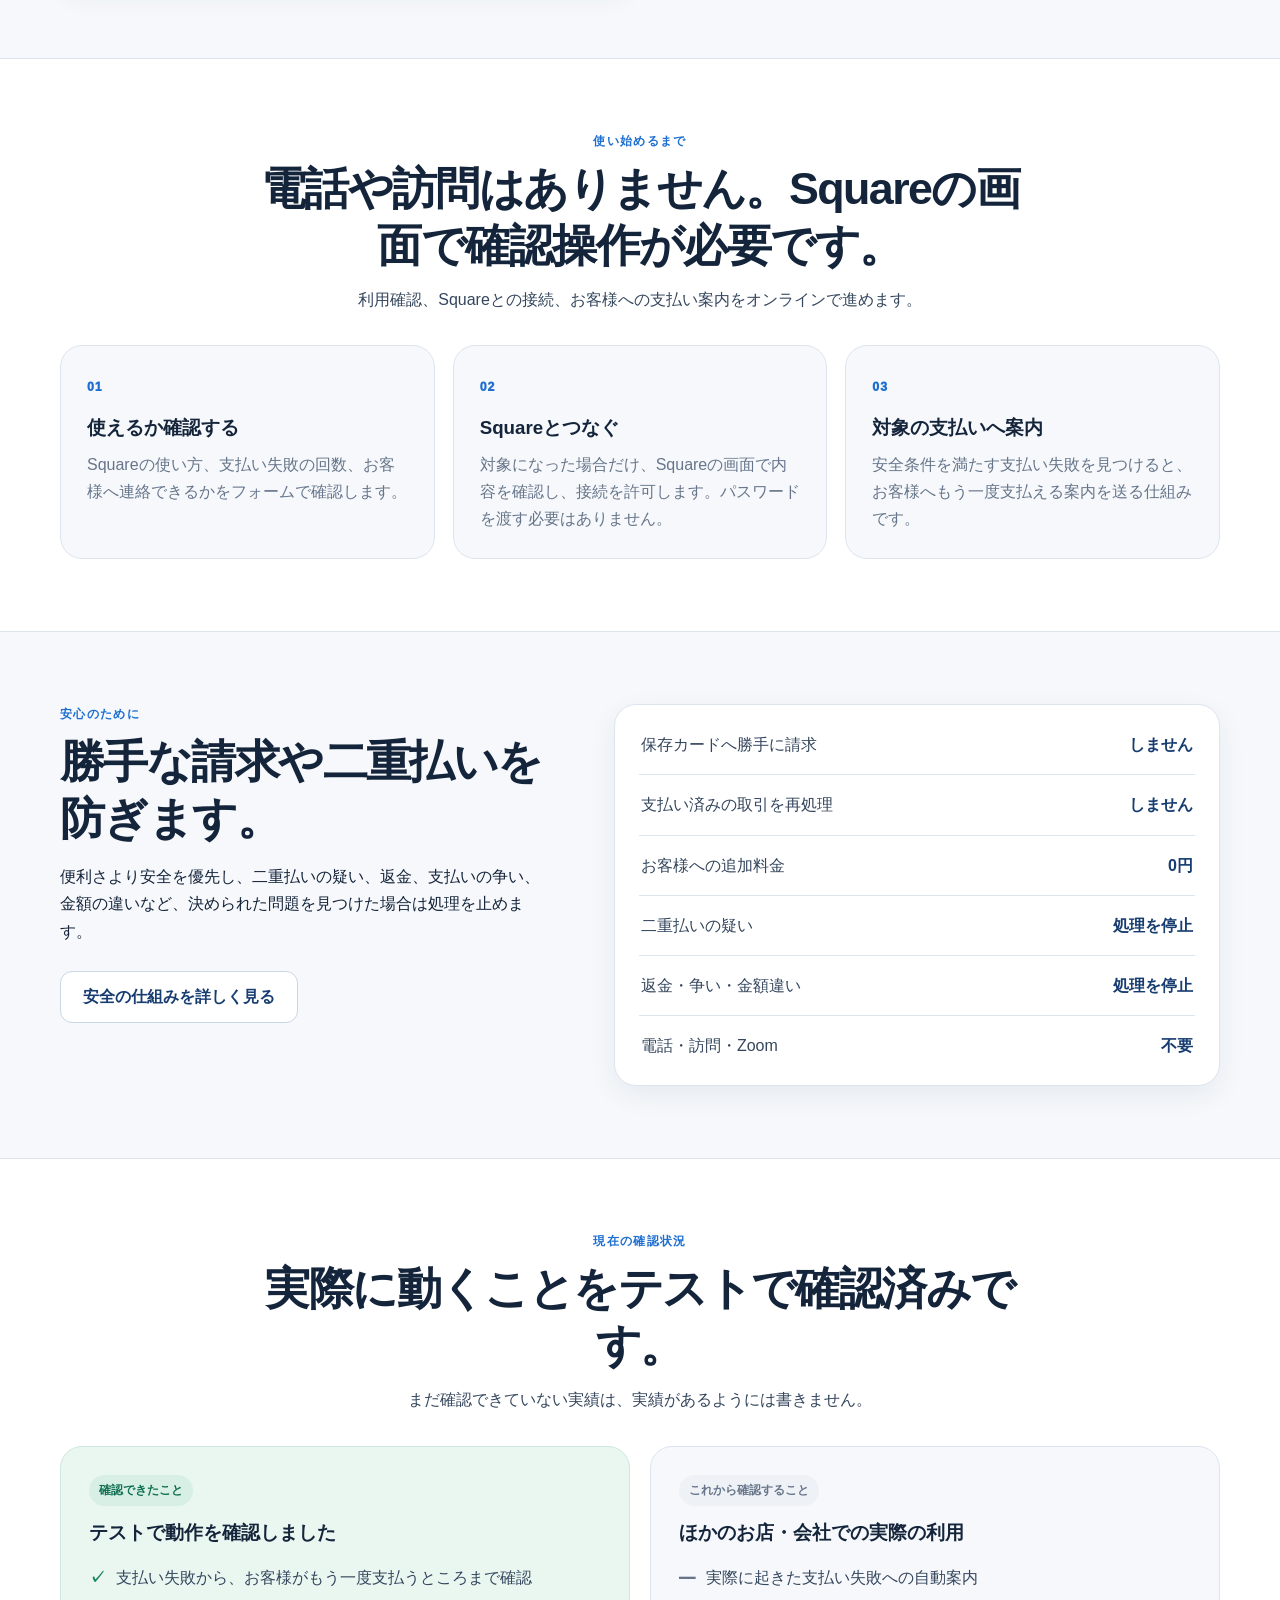
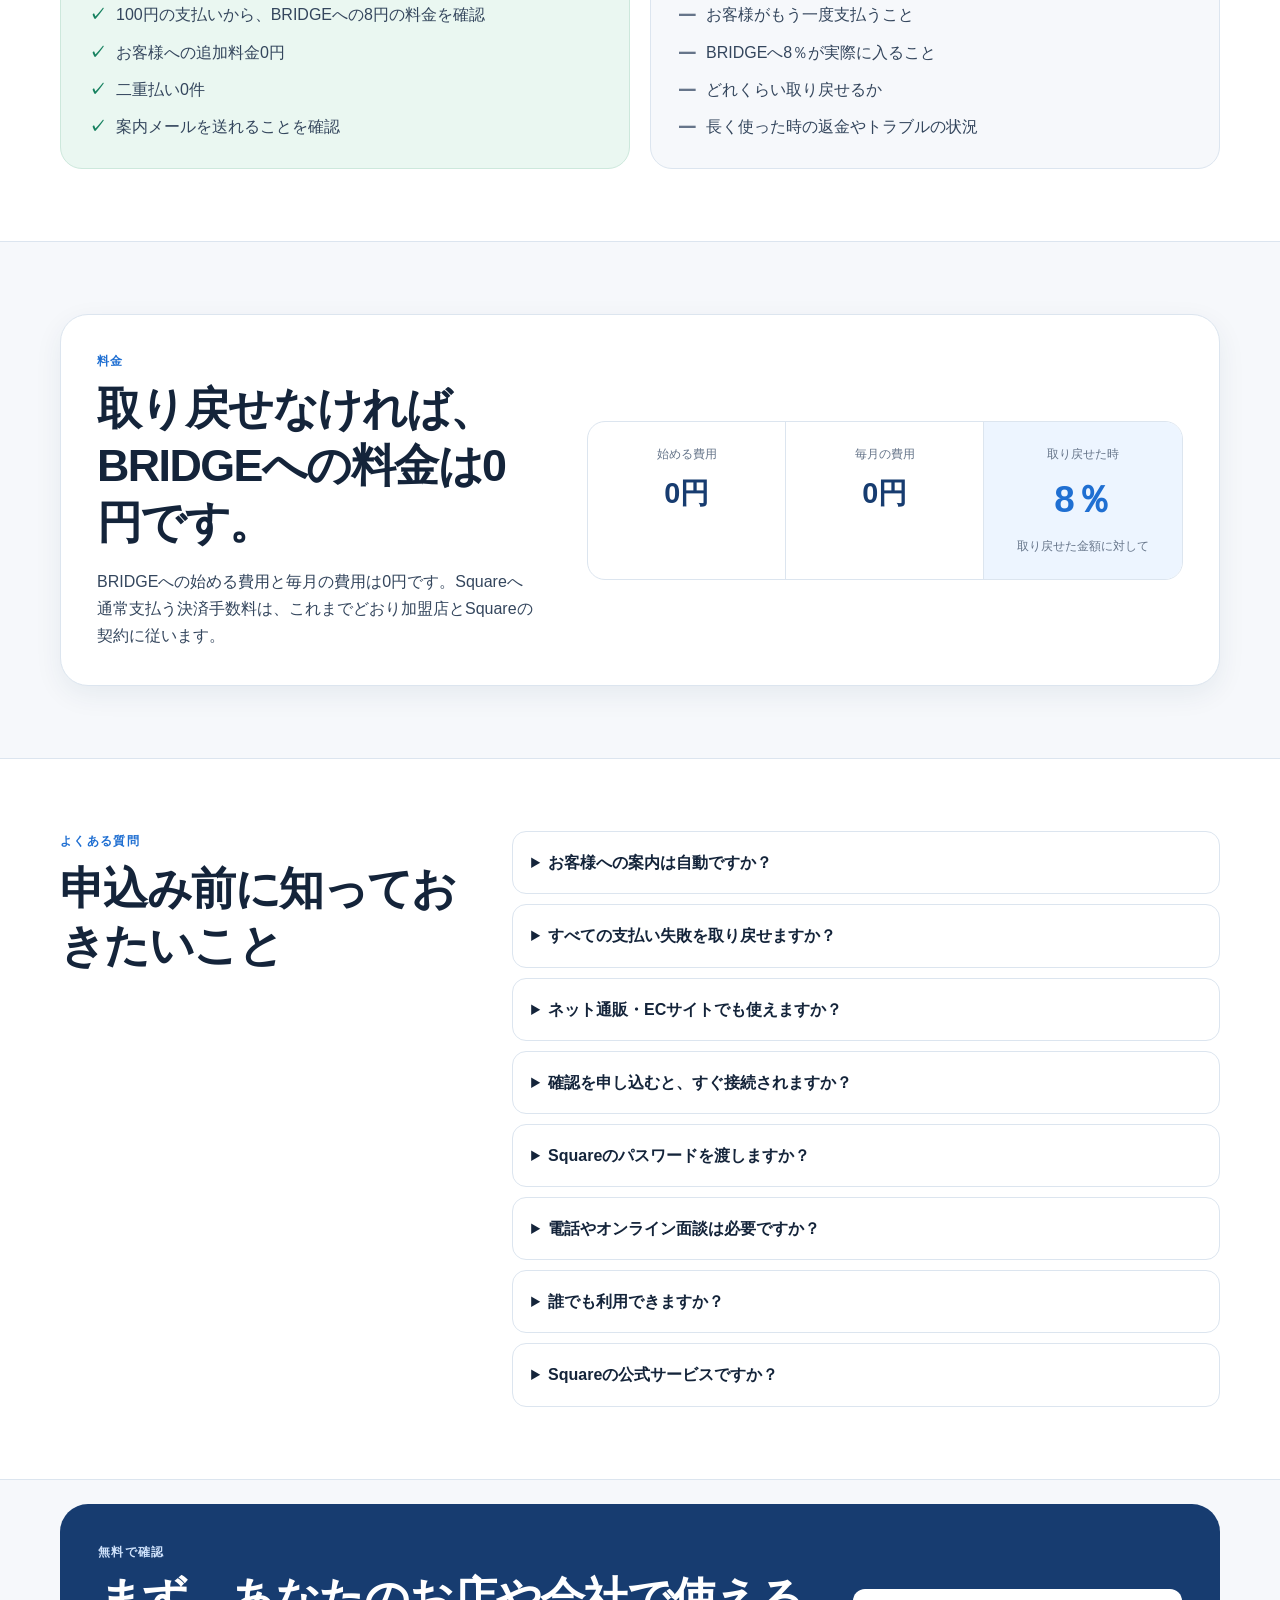
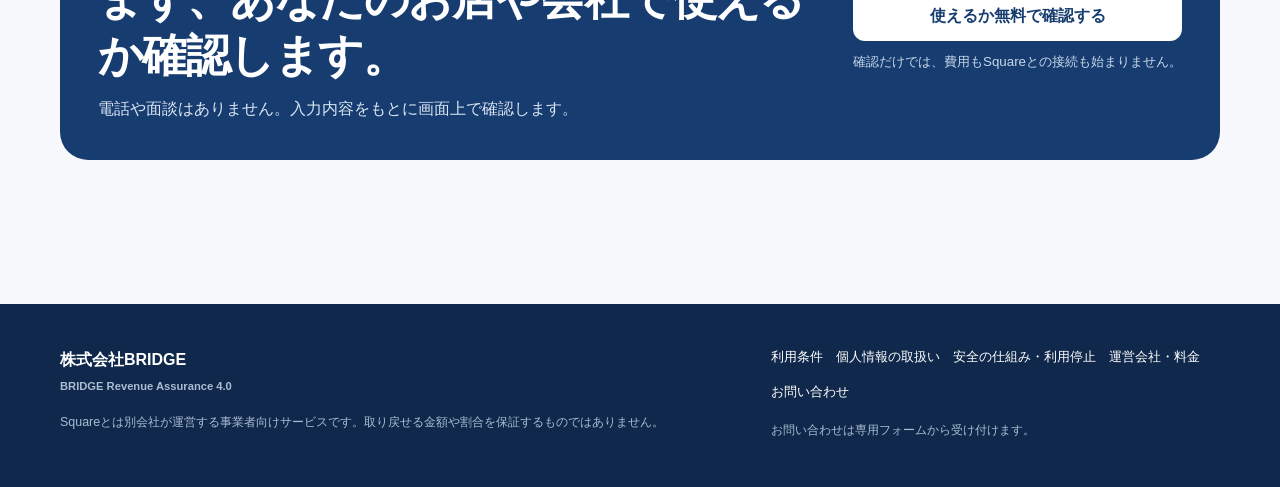
==== commit 3f379616: "トップのキャッチコピーを短く改善" ====
--- a/index.html
+++ b/index.html
@@ -3,12 +3,12 @@
 <head>
 <meta charset="utf-8">
 <meta name="viewport" content="width=device-width,initial-scale=1">
-<meta name="description" content="Squareを事業で使う法人・個人事業主向け。支払いができなかった売上を自動で見つけ、もう一度支払える案内をお客様へ送る仕組みです。初期費用・月額0円、取り戻せた時だけ8％。">
+<meta name="description" content="Squareを事業で使う法人・個人事業主向け。支払い失敗を見つけ、お客様へもう一度支払える案内を送る仕組みです。初期費用・月額0円、取り戻せた時だけ8％。">
 <meta name="theme-color" content="#173c70">
-<meta property="og:title" content="Squareで支払いができなかった売上の取り戻しを支援｜株式会社BRIDGE">
-<meta property="og:description" content="支払いができなかった売上を自動で見つけ、お客様へ支払い案内を送る仕組み。初期費用・月額0円、取り戻せた時だけ8％。">
+<meta property="og:title" content="支払い失敗を、見逃さない。｜株式会社BRIDGE">
+<meta property="og:description" content="Squareの支払い失敗を見つけ、お客様へもう一度支払える案内を送る仕組み。初期費用・月額0円、取り戻せた時だけ8％。">
 <meta property="og:type" content="website">
-<title>Squareで支払いができなかった売上の取り戻しを支援｜株式会社BRIDGE</title>
+<title>支払い失敗を、見逃さない。｜株式会社BRIDGE</title>
 <link rel="stylesheet" href="style.css">
 </head>
 <body>
@@ -16,7 +16,7 @@
 <div class="top-note"><div class="wrap top-note-inner"><span>運営：株式会社BRIDGE</span><span>Squareを事業で使う法人・個人事業主向け</span></div></div>
 <header class="site-header"><div class="wrap nav"><a class="brand" href="index.html" aria-label="トップページ"><span class="brand-mark" aria-hidden="true">B</span><span class="brand-copy"><strong>支払い失敗 売上取り戻しサポート</strong><small>BRIDGE Revenue Assurance 4.0</small></span></a><nav class="navlinks" aria-label="メインメニュー"><a href="#how">仕組み</a><a href="#safety">安全性</a><a href="#price">料金</a><a class="pill" href="apply.html">無料で対象確認</a></nav></div></header>
 <main id="main">
-<section class="hero"><div class="wrap hero-grid"><div class="hero-copy"><p class="kicker">Squareを使っているお店・会社向け</p><h1>支払いができなかった売上を、<span>自動で見つけて、もう一度支払えるように。</span></h1><p class="lead">安全に進められる支払い失敗を自動で見つけ、もう一度支払える案内をお客様へ送る仕組みです。お客様が金額を確認して自分で支払います。保存されたカードへ勝手に請求することはありません。</p><div class="price-summary" aria-label="料金"><div><strong>0円</strong><span>始める費用</span></div><div><strong>0円</strong><span>毎月の費用</span></div><div class="price-summary-main"><strong>8％</strong><span>取り戻せた時だけ</span></div><div><strong>0円</strong><span>お客様の追加負担</span></div></div><div class="actions hero-actions"><a class="btn btn-primary" href="apply.html">使えるか無料で確認する</a><a class="text-link" href="#how">仕組みを見る</a></div><p class="hero-disclaimer">確認だけでは、費用もSquareとの接続も始まりません。本サービスは事業者向けで、一般消費者向けではありません。</p></div><div class="recovery-visual" aria-label="売上を取り戻すまでの流れ"><div class="visual-label">売上を取り戻すまで</div><ol class="recovery-steps"><li><span class="step-number">1</span><div><strong>支払い失敗を自動で見つける</strong><small>安全に進められるものだけが対象です</small></div></li><li><span class="step-number">2</span><div><strong>お客様へ案内を送る</strong><small>金額を確認して、もう一度支払える画面へ案内します</small></div></li><li><span class="step-number">3</span><div><strong>お客様が自分で支払う</strong><small>取り戻せた時だけ8％かかります</small></div></li></ol><div class="visual-assurance"><span>支払い済みの取引には触れません</span><span>二重払いを防ぎます</span><span>二重払いの疑いなどを見つけた場合は止まります</span></div></div></div></section>
+<section class="hero"><div class="wrap hero-grid"><div class="hero-copy"><p class="kicker">Squareを使っているお店・会社向け</p><h1>支払い失敗を、<span>見逃さない。</span></h1><p class="lead">Squareの支払い失敗のうち、安全に進められるものを自動で見つけ、お客様へもう一度支払える案内を送ります。お客様が金額を確認して自分で支払うため、保存されたカードへ勝手に請求しません。</p><div class="price-summary" aria-label="料金"><div><strong>0円</strong><span>始める費用</span></div><div><strong>0円</strong><span>毎月の費用</span></div><div class="price-summary-main"><strong>8％</strong><span>取り戻せた時だけ</span></div><div><strong>0円</strong><span>お客様の追加負担</span></div></div><div class="actions hero-actions"><a class="btn btn-primary" href="apply.html">使えるか無料で確認する</a><a class="text-link" href="#how">仕組みを見る</a></div><p class="hero-disclaimer">確認だけでは、費用もSquareとの接続も始まりません。本サービスは事業者向けで、一般消費者向けではありません。</p></div><div class="recovery-visual" aria-label="売上を取り戻すまでの流れ"><div class="visual-label">売上を取り戻すまで</div><ol class="recovery-steps"><li><span class="step-number">1</span><div><strong>支払い失敗を自動で見つける</strong><small>安全に進められるものだけが対象です</small></div></li><li><span class="step-number">2</span><div><strong>お客様へ案内を送る</strong><small>金額を確認して、もう一度支払える画面へ案内します</small></div></li><li><span class="step-number">3</span><div><strong>お客様が自分で支払う</strong><small>取り戻せた時だけ8％かかります</small></div></li></ol><div class="visual-assurance"><span>支払い済みの取引には触れません</span><span>二重払いを防ぎます</span><span>二重払いの疑いなどを見つけた場合は止まります</span></div></div></div></section>
 <section class="trust-band" aria-label="安心のための約束"><div class="wrap trust-grid"><div><strong>見つける・案内するまで自動</strong><span>通常の案内作業を減らします</span></div><div><strong>カード番号は預かりません</strong><span>Squareの画面でお客様が支払います</span></div><div><strong>勝手な請求はしません</strong><span>お客様が確認して支払います</span></div><div><strong>いつでも接続を外せます</strong><span>Squareの管理画面から停止できます</span></div></div></section>
 <section id="fit" class="section"><div class="wrap split-head"><div><p class="eyebrow">向いているお店・会社</p><h2>月謝・会費・請求書・予約・ネット通販の支払いがある事業者向けです。</h2></div><p>お客様がその場にいないため、支払いに失敗してもすぐ別の方法へ変えにくい売上を主な対象とします。</p></div><div class="wrap audience-grid"><article class="audience-card"><span class="audience-icon">✓</span><h3>向いています</h3><ul class="plain-list check-list"><li>会費や月謝を受け取っている</li><li>Squareの請求書を使っている</li><li>予約前に支払いを受けている</li><li>ネット通販・ECサイトで販売している</li><li>お客様へメールなどを送れる</li></ul></article><article class="audience-card audience-card-muted"><span class="audience-icon">—</span><h3>向いていません</h3><ul class="plain-list dash-list"><li>店頭での支払いがほとんど</li><li>支払い失敗がほとんどない</li><li>お客様へ連絡できない</li><li>返金や争いになっている支払い</li><li>カードへ勝手に再請求してほしい</li></ul></article></div></section>
 <section id="how" class="section section-soft"><div class="wrap section-head centered"><p class="eyebrow">使い始めるまで</p><h2>電話や訪問はありません。Squareの画面で確認操作が必要です。</h2><p>利用確認、Squareとの接続、お客様への支払い案内をオンラインで進めます。</p></div><div class="wrap process-grid"><article class="process-card"><span>01</span><h3>使えるか確認する</h3><p>Squareの使い方、支払い失敗の回数、お客様へ連絡できるかをフォームで確認します。</p></article><article class="process-card"><span>02</span><h3>Squareとつなぐ</h3><p>対象になった場合だけ、Squareの画面で内容を確認し、接続を許可します。パスワードを渡す必要はありません。</p></article><article class="process-card"><span>03</span><h3>対象の支払いへ案内</h3><p>安全条件を満たす支払い失敗を見つけると、お客様へもう一度支払える案内を送る仕組みです。</p></article></div></section>
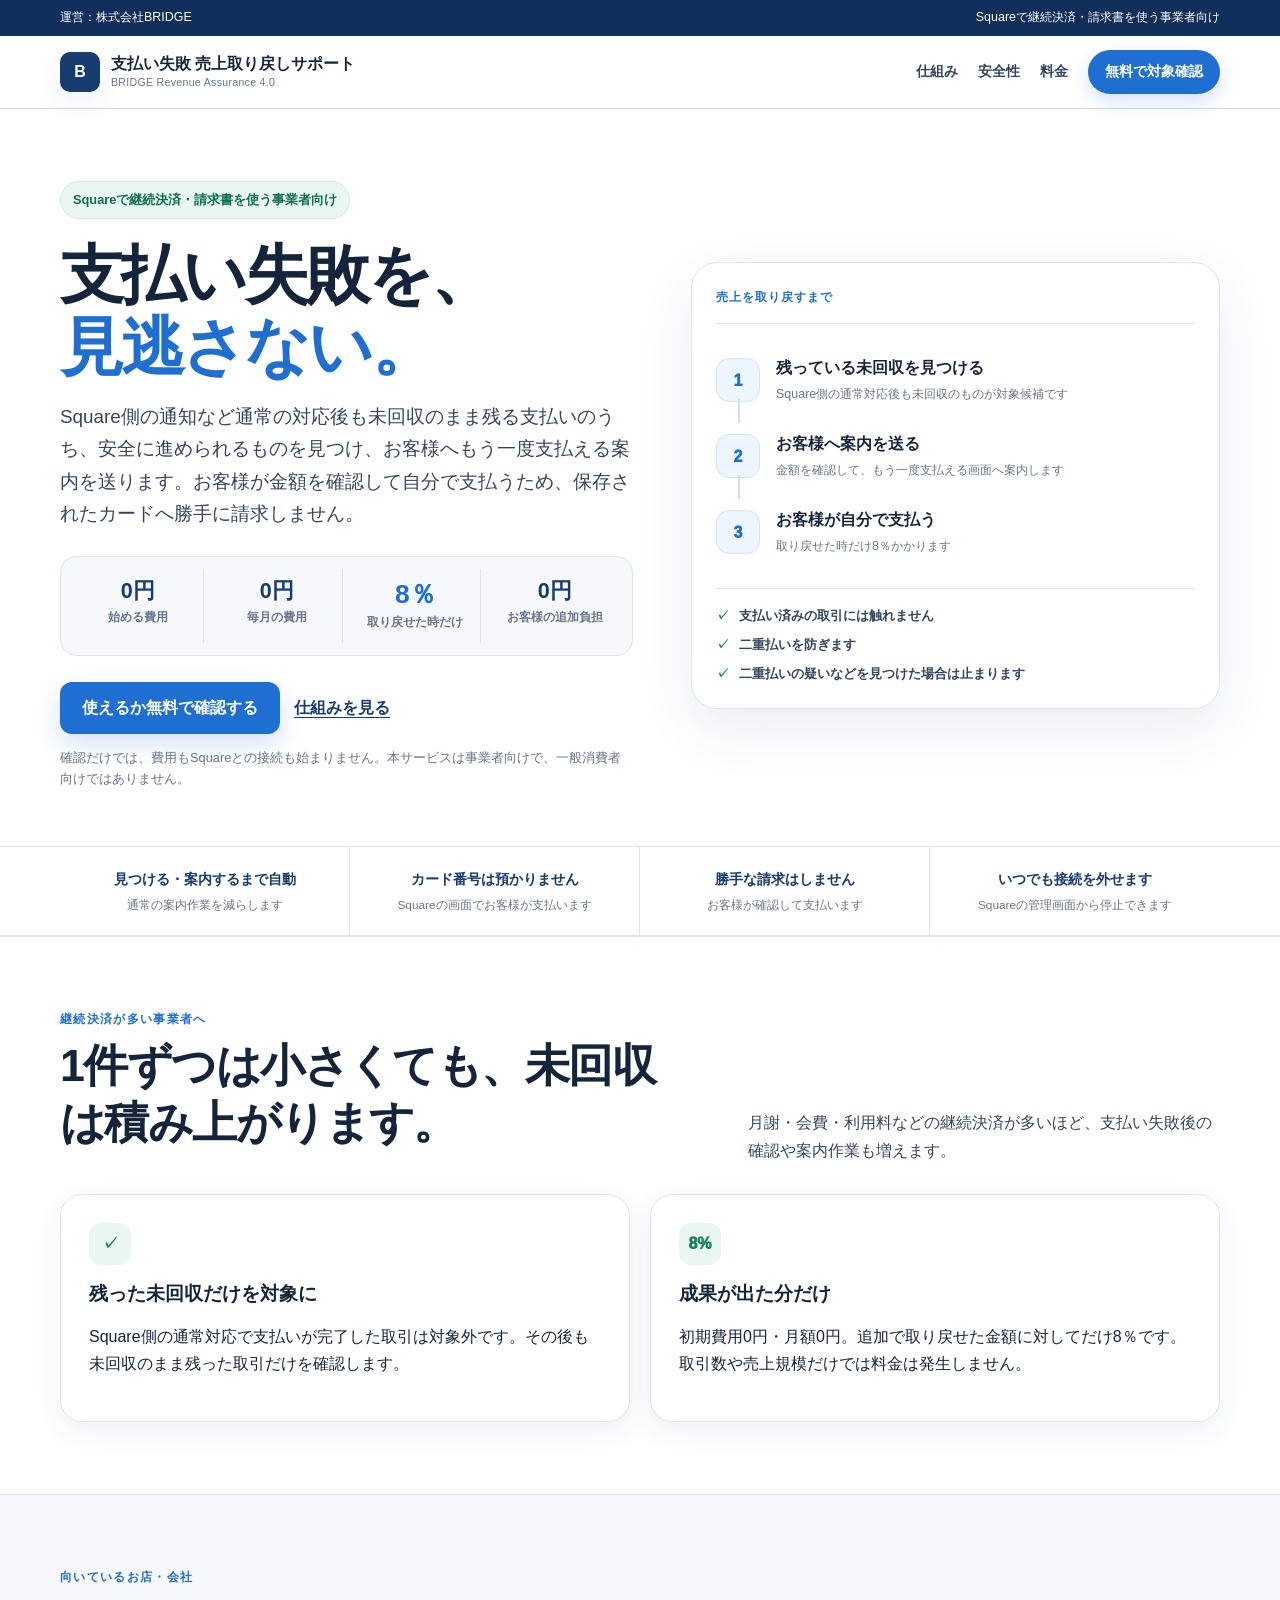
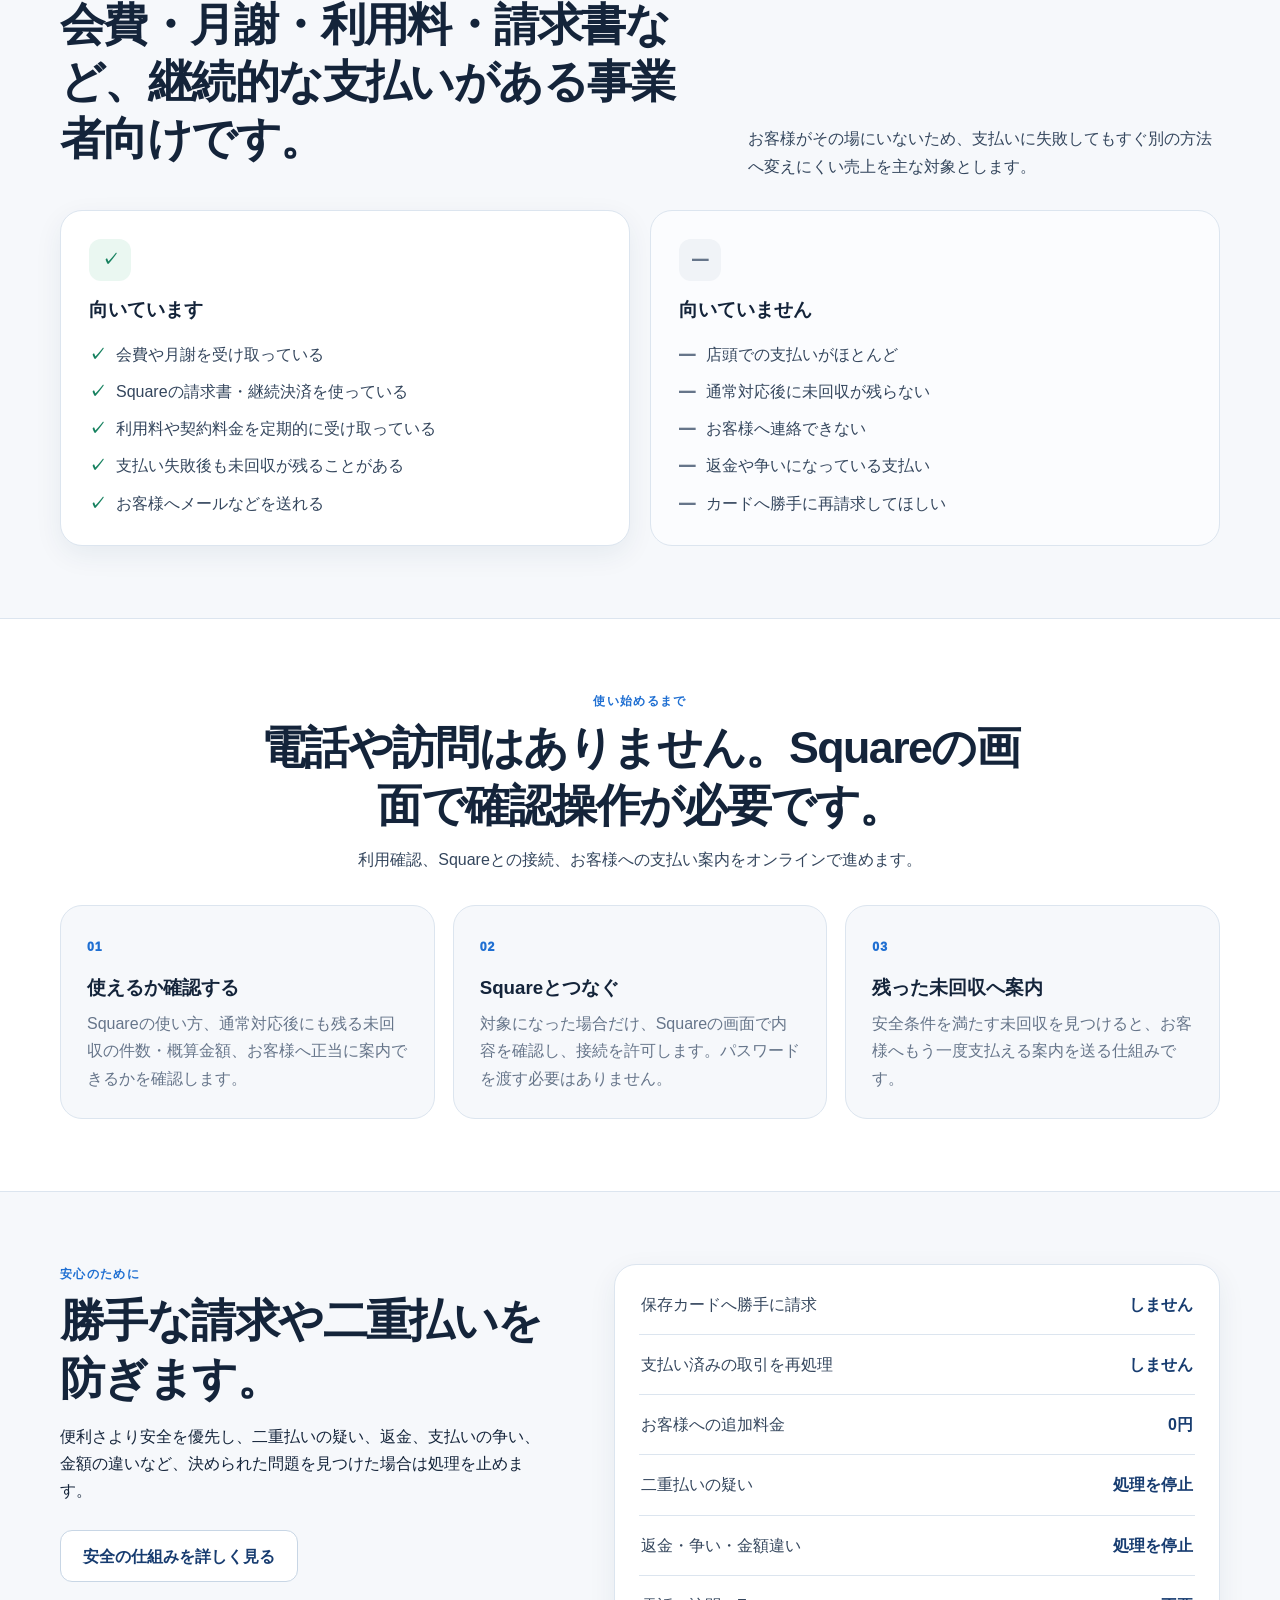
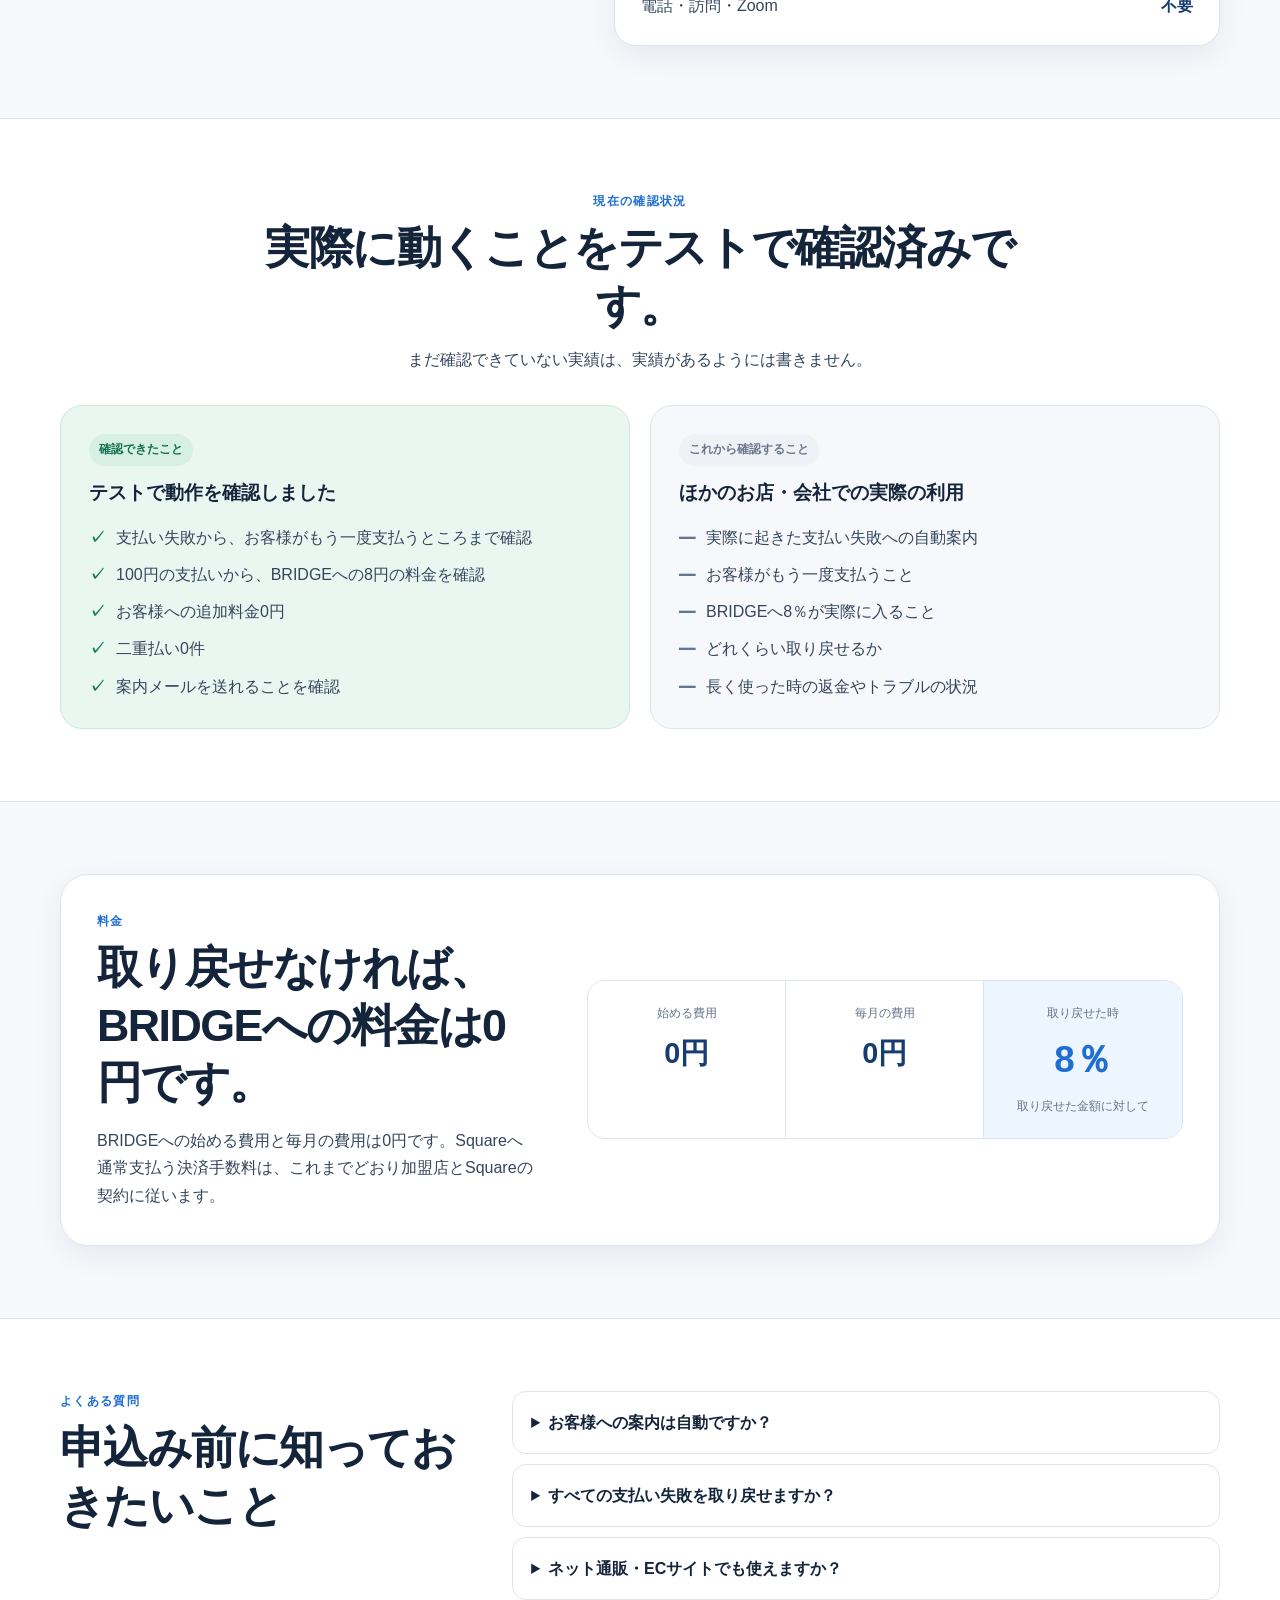
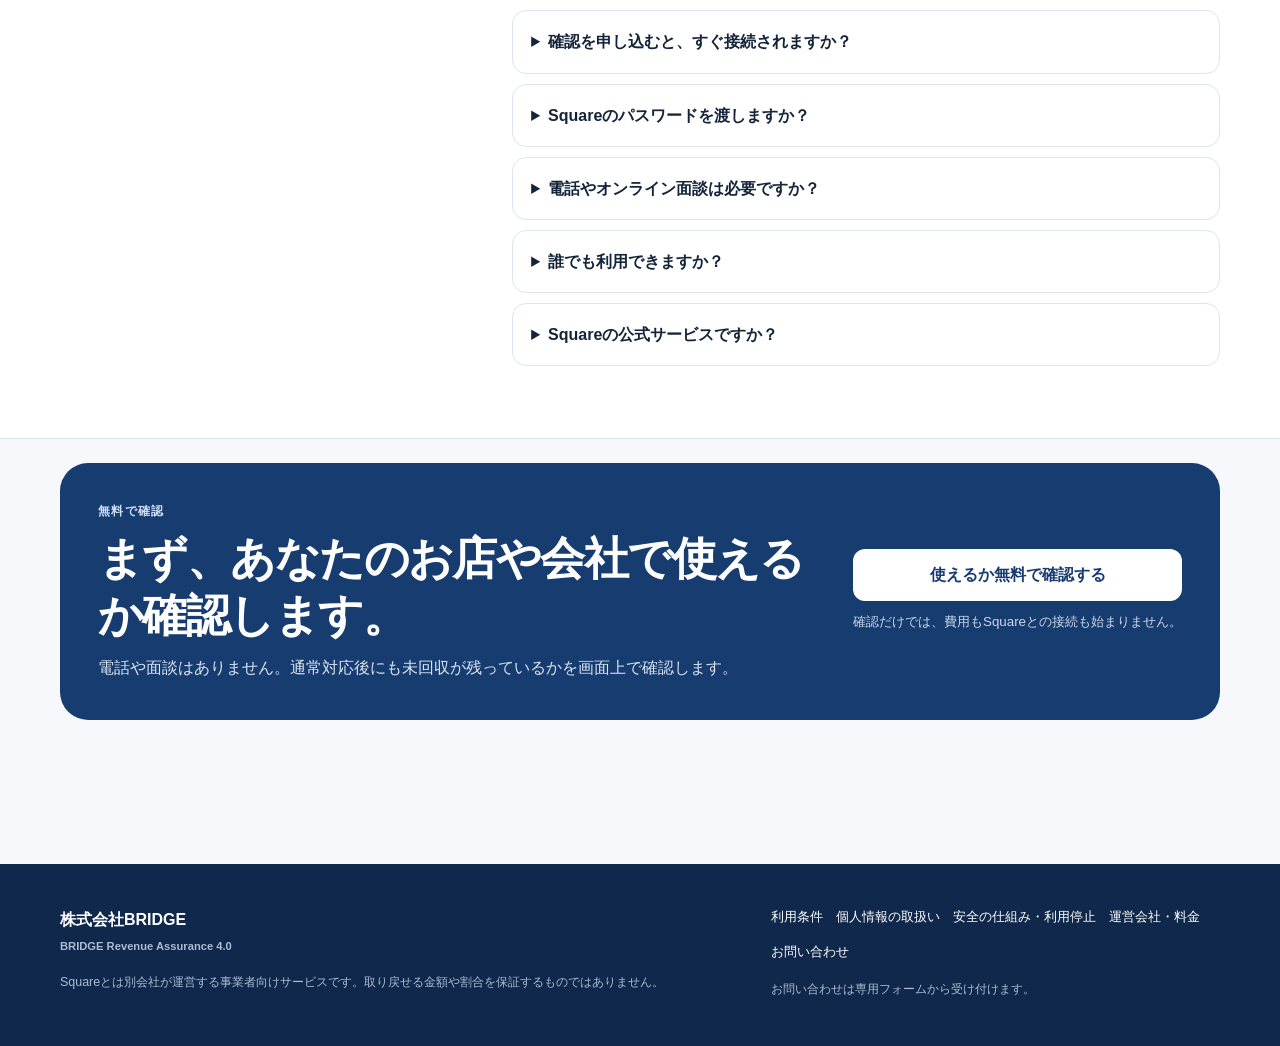
==== commit e423f3ad: "Clarify residual unpaid focus and recurring-payment value" ====
--- a/index.html
+++ b/index.html
@@ -3,28 +3,29 @@
 <head>
 <meta charset="utf-8">
 <meta name="viewport" content="width=device-width,initial-scale=1">
-<meta name="description" content="Squareを事業で使う法人・個人事業主向け。支払い失敗を見つけ、お客様へもう一度支払える案内を送る仕組みです。初期費用・月額0円、取り戻せた時だけ8％。">
+<meta name="description" content="Squareで継続決済・請求書を使う事業者向け。Square側の通常対応後も未回収のまま残る支払いを確認し、お客様へもう一度支払える案内を送る仕組みです。初期費用・月額0円、取り戻せた時だけ8％。">
 <meta name="theme-color" content="#173c70">
 <meta property="og:title" content="支払い失敗を、見逃さない。｜株式会社BRIDGE">
-<meta property="og:description" content="Squareの支払い失敗を見つけ、お客様へもう一度支払える案内を送る仕組み。初期費用・月額0円、取り戻せた時だけ8％。">
+<meta property="og:description" content="Square側の通常対応後も未回収のまま残る支払いを確認し、お客様へもう一度支払える案内を送る仕組み。初期費用・月額0円、取り戻せた時だけ8％。">
 <meta property="og:type" content="website">
 <title>支払い失敗を、見逃さない。｜株式会社BRIDGE</title>
 <link rel="stylesheet" href="style.css">
 </head>
 <body>
 <a class="skip-link" href="#main">本文へ移動</a>
-<div class="top-note"><div class="wrap top-note-inner"><span>運営：株式会社BRIDGE</span><span>Squareを事業で使う法人・個人事業主向け</span></div></div>
+<div class="top-note"><div class="wrap top-note-inner"><span>運営：株式会社BRIDGE</span><span>Squareで継続決済・請求書を使う事業者向け</span></div></div>
 <header class="site-header"><div class="wrap nav"><a class="brand" href="index.html" aria-label="トップページ"><span class="brand-mark" aria-hidden="true">B</span><span class="brand-copy"><strong>支払い失敗 売上取り戻しサポート</strong><small>BRIDGE Revenue Assurance 4.0</small></span></a><nav class="navlinks" aria-label="メインメニュー"><a href="#how">仕組み</a><a href="#safety">安全性</a><a href="#price">料金</a><a class="pill" href="apply.html">無料で対象確認</a></nav></div></header>
 <main id="main">
-<section class="hero"><div class="wrap hero-grid"><div class="hero-copy"><p class="kicker">Squareを使っているお店・会社向け</p><h1>支払い失敗を、<span>見逃さない。</span></h1><p class="lead">Squareの支払い失敗のうち、安全に進められるものを自動で見つけ、お客様へもう一度支払える案内を送ります。お客様が金額を確認して自分で支払うため、保存されたカードへ勝手に請求しません。</p><div class="price-summary" aria-label="料金"><div><strong>0円</strong><span>始める費用</span></div><div><strong>0円</strong><span>毎月の費用</span></div><div class="price-summary-main"><strong>8％</strong><span>取り戻せた時だけ</span></div><div><strong>0円</strong><span>お客様の追加負担</span></div></div><div class="actions hero-actions"><a class="btn btn-primary" href="apply.html">使えるか無料で確認する</a><a class="text-link" href="#how">仕組みを見る</a></div><p class="hero-disclaimer">確認だけでは、費用もSquareとの接続も始まりません。本サービスは事業者向けで、一般消費者向けではありません。</p></div><div class="recovery-visual" aria-label="売上を取り戻すまでの流れ"><div class="visual-label">売上を取り戻すまで</div><ol class="recovery-steps"><li><span class="step-number">1</span><div><strong>支払い失敗を自動で見つける</strong><small>安全に進められるものだけが対象です</small></div></li><li><span class="step-number">2</span><div><strong>お客様へ案内を送る</strong><small>金額を確認して、もう一度支払える画面へ案内します</small></div></li><li><span class="step-number">3</span><div><strong>お客様が自分で支払う</strong><small>取り戻せた時だけ8％かかります</small></div></li></ol><div class="visual-assurance"><span>支払い済みの取引には触れません</span><span>二重払いを防ぎます</span><span>二重払いの疑いなどを見つけた場合は止まります</span></div></div></div></section>
+<section class="hero"><div class="wrap hero-grid"><div class="hero-copy"><p class="kicker">Squareで継続決済・請求書を使う事業者向け</p><h1>支払い失敗を、<span>見逃さない。</span></h1><p class="lead">Square側の通知など通常の対応後も未回収のまま残る支払いのうち、安全に進められるものを見つけ、お客様へもう一度支払える案内を送ります。お客様が金額を確認して自分で支払うため、保存されたカードへ勝手に請求しません。</p><div class="price-summary" aria-label="料金"><div><strong>0円</strong><span>始める費用</span></div><div><strong>0円</strong><span>毎月の費用</span></div><div class="price-summary-main"><strong>8％</strong><span>取り戻せた時だけ</span></div><div><strong>0円</strong><span>お客様の追加負担</span></div></div><div class="actions hero-actions"><a class="btn btn-primary" href="apply.html">使えるか無料で確認する</a><a class="text-link" href="#how">仕組みを見る</a></div><p class="hero-disclaimer">確認だけでは、費用もSquareとの接続も始まりません。本サービスは事業者向けで、一般消費者向けではありません。</p></div><div class="recovery-visual" aria-label="売上を取り戻すまでの流れ"><div class="visual-label">売上を取り戻すまで</div><ol class="recovery-steps"><li><span class="step-number">1</span><div><strong>残っている未回収を見つける</strong><small>Square側の通常対応後も未回収のものが対象候補です</small></div></li><li><span class="step-number">2</span><div><strong>お客様へ案内を送る</strong><small>金額を確認して、もう一度支払える画面へ案内します</small></div></li><li><span class="step-number">3</span><div><strong>お客様が自分で支払う</strong><small>取り戻せた時だけ8％かかります</small></div></li></ol><div class="visual-assurance"><span>支払い済みの取引には触れません</span><span>二重払いを防ぎます</span><span>二重払いの疑いなどを見つけた場合は止まります</span></div></div></div></section>
 <section class="trust-band" aria-label="安心のための約束"><div class="wrap trust-grid"><div><strong>見つける・案内するまで自動</strong><span>通常の案内作業を減らします</span></div><div><strong>カード番号は預かりません</strong><span>Squareの画面でお客様が支払います</span></div><div><strong>勝手な請求はしません</strong><span>お客様が確認して支払います</span></div><div><strong>いつでも接続を外せます</strong><span>Squareの管理画面から停止できます</span></div></div></section>
-<section id="fit" class="section"><div class="wrap split-head"><div><p class="eyebrow">向いているお店・会社</p><h2>月謝・会費・請求書・予約・ネット通販の支払いがある事業者向けです。</h2></div><p>お客様がその場にいないため、支払いに失敗してもすぐ別の方法へ変えにくい売上を主な対象とします。</p></div><div class="wrap audience-grid"><article class="audience-card"><span class="audience-icon">✓</span><h3>向いています</h3><ul class="plain-list check-list"><li>会費や月謝を受け取っている</li><li>Squareの請求書を使っている</li><li>予約前に支払いを受けている</li><li>ネット通販・ECサイトで販売している</li><li>お客様へメールなどを送れる</li></ul></article><article class="audience-card audience-card-muted"><span class="audience-icon">—</span><h3>向いていません</h3><ul class="plain-list dash-list"><li>店頭での支払いがほとんど</li><li>支払い失敗がほとんどない</li><li>お客様へ連絡できない</li><li>返金や争いになっている支払い</li><li>カードへ勝手に再請求してほしい</li></ul></article></div></section>
-<section id="how" class="section section-soft"><div class="wrap section-head centered"><p class="eyebrow">使い始めるまで</p><h2>電話や訪問はありません。Squareの画面で確認操作が必要です。</h2><p>利用確認、Squareとの接続、お客様への支払い案内をオンラインで進めます。</p></div><div class="wrap process-grid"><article class="process-card"><span>01</span><h3>使えるか確認する</h3><p>Squareの使い方、支払い失敗の回数、お客様へ連絡できるかをフォームで確認します。</p></article><article class="process-card"><span>02</span><h3>Squareとつなぐ</h3><p>対象になった場合だけ、Squareの画面で内容を確認し、接続を許可します。パスワードを渡す必要はありません。</p></article><article class="process-card"><span>03</span><h3>対象の支払いへ案内</h3><p>安全条件を満たす支払い失敗を見つけると、お客様へもう一度支払える案内を送る仕組みです。</p></article></div></section>
+<section class="section section-soft"><div class="wrap split-head"><div><p class="eyebrow">継続決済が多い事業者へ</p><h2>1件ずつは小さくても、未回収は積み上がります。</h2></div><p>月謝・会費・利用料などの継続決済が多いほど、支払い失敗後の確認や案内作業も増えます。</p></div><div class="wrap audience-grid"><article class="audience-card"><span class="audience-icon">✓</span><h3>残った未回収だけを対象に</h3><p>Square側の通常対応で支払いが完了した取引は対象外です。その後も未回収のまま残った取引だけを確認します。</p></article><article class="audience-card"><span class="audience-icon">8%</span><h3>成果が出た分だけ</h3><p>初期費用0円・月額0円。追加で取り戻せた金額に対してだけ8％です。取引数や売上規模だけでは料金は発生しません。</p></article></div></section>
+<section id="fit" class="section"><div class="wrap split-head"><div><p class="eyebrow">向いているお店・会社</p><h2>会費・月謝・利用料・請求書など、継続的な支払いがある事業者向けです。</h2></div><p>お客様がその場にいないため、支払いに失敗してもすぐ別の方法へ変えにくい売上を主な対象とします。</p></div><div class="wrap audience-grid"><article class="audience-card"><span class="audience-icon">✓</span><h3>向いています</h3><ul class="plain-list check-list"><li>会費や月謝を受け取っている</li><li>Squareの請求書・継続決済を使っている</li><li>利用料や契約料金を定期的に受け取っている</li><li>支払い失敗後も未回収が残ることがある</li><li>お客様へメールなどを送れる</li></ul></article><article class="audience-card audience-card-muted"><span class="audience-icon">—</span><h3>向いていません</h3><ul class="plain-list dash-list"><li>店頭での支払いがほとんど</li><li>通常対応後に未回収が残らない</li><li>お客様へ連絡できない</li><li>返金や争いになっている支払い</li><li>カードへ勝手に再請求してほしい</li></ul></article></div></section>
+<section id="how" class="section section-soft"><div class="wrap section-head centered"><p class="eyebrow">使い始めるまで</p><h2>電話や訪問はありません。Squareの画面で確認操作が必要です。</h2><p>利用確認、Squareとの接続、お客様への支払い案内をオンラインで進めます。</p></div><div class="wrap process-grid"><article class="process-card"><span>01</span><h3>使えるか確認する</h3><p>Squareの使い方、通常対応後にも残る未回収の件数・概算金額、お客様へ正当に案内できるかを確認します。</p></article><article class="process-card"><span>02</span><h3>Squareとつなぐ</h3><p>対象になった場合だけ、Squareの画面で内容を確認し、接続を許可します。パスワードを渡す必要はありません。</p></article><article class="process-card"><span>03</span><h3>残った未回収へ案内</h3><p>安全条件を満たす未回収を見つけると、お客様へもう一度支払える案内を送る仕組みです。</p></article></div></section>
 <section id="safety" class="section"><div class="wrap safety-layout"><div class="section-head"><p class="eyebrow">安心のために</p><h2>勝手な請求や二重払いを防ぎます。</h2><p>便利さより安全を優先し、二重払いの疑い、返金、支払いの争い、金額の違いなど、決められた問題を見つけた場合は処理を止めます。</p><div class="actions"><a class="btn btn-secondary" href="security.html">安全の仕組みを詳しく見る</a></div></div><div class="safety-table" role="list"><div role="listitem"><span>保存カードへ勝手に請求</span><strong>しません</strong></div><div role="listitem"><span>支払い済みの取引を再処理</span><strong>しません</strong></div><div role="listitem"><span>お客様への追加料金</span><strong>0円</strong></div><div role="listitem"><span>二重払いの疑い</span><strong>処理を停止</strong></div><div role="listitem"><span>返金・争い・金額違い</span><strong>処理を停止</strong></div><div role="listitem"><span>電話・訪問・Zoom</span><strong>不要</strong></div></div></div></section>
 <section id="proof" class="section section-soft"><div class="wrap section-head centered"><p class="eyebrow">現在の確認状況</p><h2>実際に動くことをテストで確認済みです。</h2><p>まだ確認できていない実績は、実績があるようには書きません。</p></div><div class="wrap proof-grid"><article class="proof-card proof-card-ok"><p class="proof-label">確認できたこと</p><h3>テストで動作を確認しました</h3><ul class="plain-list check-list"><li>支払い失敗から、お客様がもう一度支払うところまで確認</li><li>100円の支払いから、BRIDGEへの8円の料金を確認</li><li>お客様への追加料金0円</li><li>二重払い0件</li><li>案内メールを送れることを確認</li></ul></article><article class="proof-card"><p class="proof-label proof-label-pending">これから確認すること</p><h3>ほかのお店・会社での実際の利用</h3><ul class="plain-list dash-list"><li>実際に起きた支払い失敗への自動案内</li><li>お客様がもう一度支払うこと</li><li>BRIDGEへ8％が実際に入ること</li><li>どれくらい取り戻せるか</li><li>長く使った時の返金やトラブルの状況</li></ul></article></div></section>
 <section id="price" class="section"><div class="wrap pricing-panel"><div><p class="eyebrow">料金</p><h2>取り戻せなければ、BRIDGEへの料金は0円です。</h2><p>BRIDGEへの始める費用と毎月の費用は0円です。Squareへ通常支払う決済手数料は、これまでどおり加盟店とSquareの契約に従います。</p></div><div class="pricing-main"><div><span>始める費用</span><strong>0円</strong></div><div><span>毎月の費用</span><strong>0円</strong></div><div class="pricing-success"><span>取り戻せた時</span><strong>8％</strong><small>取り戻せた金額に対して</small></div></div></div></section>
-<section id="faq" class="section section-soft"><div class="wrap faq-layout"><div class="section-head"><p class="eyebrow">よくある質問</p><h2>申込み前に知っておきたいこと</h2></div><div class="faq-list"><details><summary>お客様への案内は自動ですか？</summary><p>安全条件を満たす支払い失敗を見つけ、お客様へ支払い案内を送る仕組みです。テストで案内メールを送れることは確認済みですが、ほかのお店・会社での実運用は限定導入で確認中です。</p></details><details><summary>すべての支払い失敗を取り戻せますか？</summary><p>いいえ。お客様へ連絡できること、すでに支払い済み・返金済み・争いになっている支払いではないことなど、安全に進められるものだけが対象です。</p></details><details><summary>ネット通販・ECサイトでも使えますか？</summary><p>Squareで支払いを受け、支払いに失敗したお客様を確認でき、正当に利用できるメールアドレスなどで案内できる場合は対象候補です。購入時にすぐ別の方法で支払える取引など、効果が小さい場合もあります。</p></details><details><summary>確認を申し込むと、すぐ接続されますか？</summary><p>いいえ。最初は使えるかを確認するだけです。対象になった場合だけ、Squareとの接続方法をご案内します。</p></details><details><summary>Squareのパスワードを渡しますか？</summary><p>渡しません。加盟店自身がSquareの画面で内容を確認し、接続を許可します。</p></details><details><summary>電話やオンライン面談は必要ですか？</summary><p>不要です。申込みから接続までオンラインで進めます。ただし、Squareの画面での確認操作は必要です。</p></details><details><summary>誰でも利用できますか？</summary><p>いいえ。Squareを事業で利用する法人・個人事業主向けです。一般消費者向けのサービスではありません。</p></details><details><summary>Squareの公式サービスですか？</summary><p>いいえ。株式会社BRIDGEが運営する、Squareとは別のサービスです。</p></details></div></div></section>
-<section class="section final-section"><div class="wrap final-cta"><div><p class="eyebrow eyebrow-light">無料で確認</p><h2>まず、あなたのお店や会社で使えるか確認します。</h2><p>電話や面談はありません。入力内容をもとに画面上で確認します。</p></div><div class="final-actions"><a class="btn btn-light" href="apply.html">使えるか無料で確認する</a><small>確認だけでは、費用もSquareとの接続も始まりません。</small></div></div></section>
+<section id="faq" class="section section-soft"><div class="wrap faq-layout"><div class="section-head"><p class="eyebrow">よくある質問</p><h2>申込み前に知っておきたいこと</h2></div><div class="faq-list"><details><summary>お客様への案内は自動ですか？</summary><p>安全条件を満たす未回収を見つけ、お客様へ支払い案内を送る仕組みです。テストで案内メールを送れることは確認済みですが、ほかのお店・会社での実運用は限定導入で確認中です。</p></details><details><summary>すべての支払い失敗を取り戻せますか？</summary><p>いいえ。Square側の通知など通常の対応で支払いが完了したものは対象外です。その後も未回収で、お客様へ正当に連絡でき、支払い済み・返金済み・争いになっている取引ではないものだけが対象候補です。</p></details><details><summary>ネット通販・ECサイトでも使えますか？</summary><p>Squareで支払いを受け、支払いに失敗したお客様を確認でき、正当に利用できるメールアドレスなどで案内できる場合は対象候補です。購入時にすぐ別の方法で支払える取引など、効果が小さい場合もあります。</p></details><details><summary>確認を申し込むと、すぐ接続されますか？</summary><p>いいえ。最初は使えるかを確認するだけです。対象になった場合だけ、Squareとの接続方法をご案内します。</p></details><details><summary>Squareのパスワードを渡しますか？</summary><p>渡しません。加盟店自身がSquareの画面で内容を確認し、接続を許可します。</p></details><details><summary>電話やオンライン面談は必要ですか？</summary><p>不要です。申込みから接続までオンラインで進めます。ただし、Squareの画面での確認操作は必要です。</p></details><details><summary>誰でも利用できますか？</summary><p>いいえ。Squareを事業で利用する法人・個人事業主向けです。一般消費者向けのサービスではありません。</p></details><details><summary>Squareの公式サービスですか？</summary><p>いいえ。株式会社BRIDGEが運営する、Squareとは別のサービスです。</p></details></div></div></section>
+<section class="section final-section"><div class="wrap final-cta"><div><p class="eyebrow eyebrow-light">無料で確認</p><h2>まず、あなたのお店や会社で使えるか確認します。</h2><p>電話や面談はありません。通常対応後にも未回収が残っているかを画面上で確認します。</p></div><div class="final-actions"><a class="btn btn-light" href="apply.html">使えるか無料で確認する</a><small>確認だけでは、費用もSquareとの接続も始まりません。</small></div></div></section>
 </main>
 <footer class="site-footer"><div class="wrap footer-grid"><div><div class="footer-title">株式会社BRIDGE<small>BRIDGE Revenue Assurance 4.0</small></div><p class="footer-note">Squareとは別会社が運営する事業者向けサービスです。取り戻せる金額や割合を保証するものではありません。</p></div><div><div class="footerlinks"><a href="terms.html">利用条件</a><a href="privacy.html">個人情報の取扱い</a><a href="security.html">安全の仕組み・利用停止</a><a href="legal.html">運営会社・料金</a><a href="contact.html">お問い合わせ</a></div><p class="footer-note">お問い合わせは専用フォームから受け付けます。</p></div></div></footer>
 </body>
